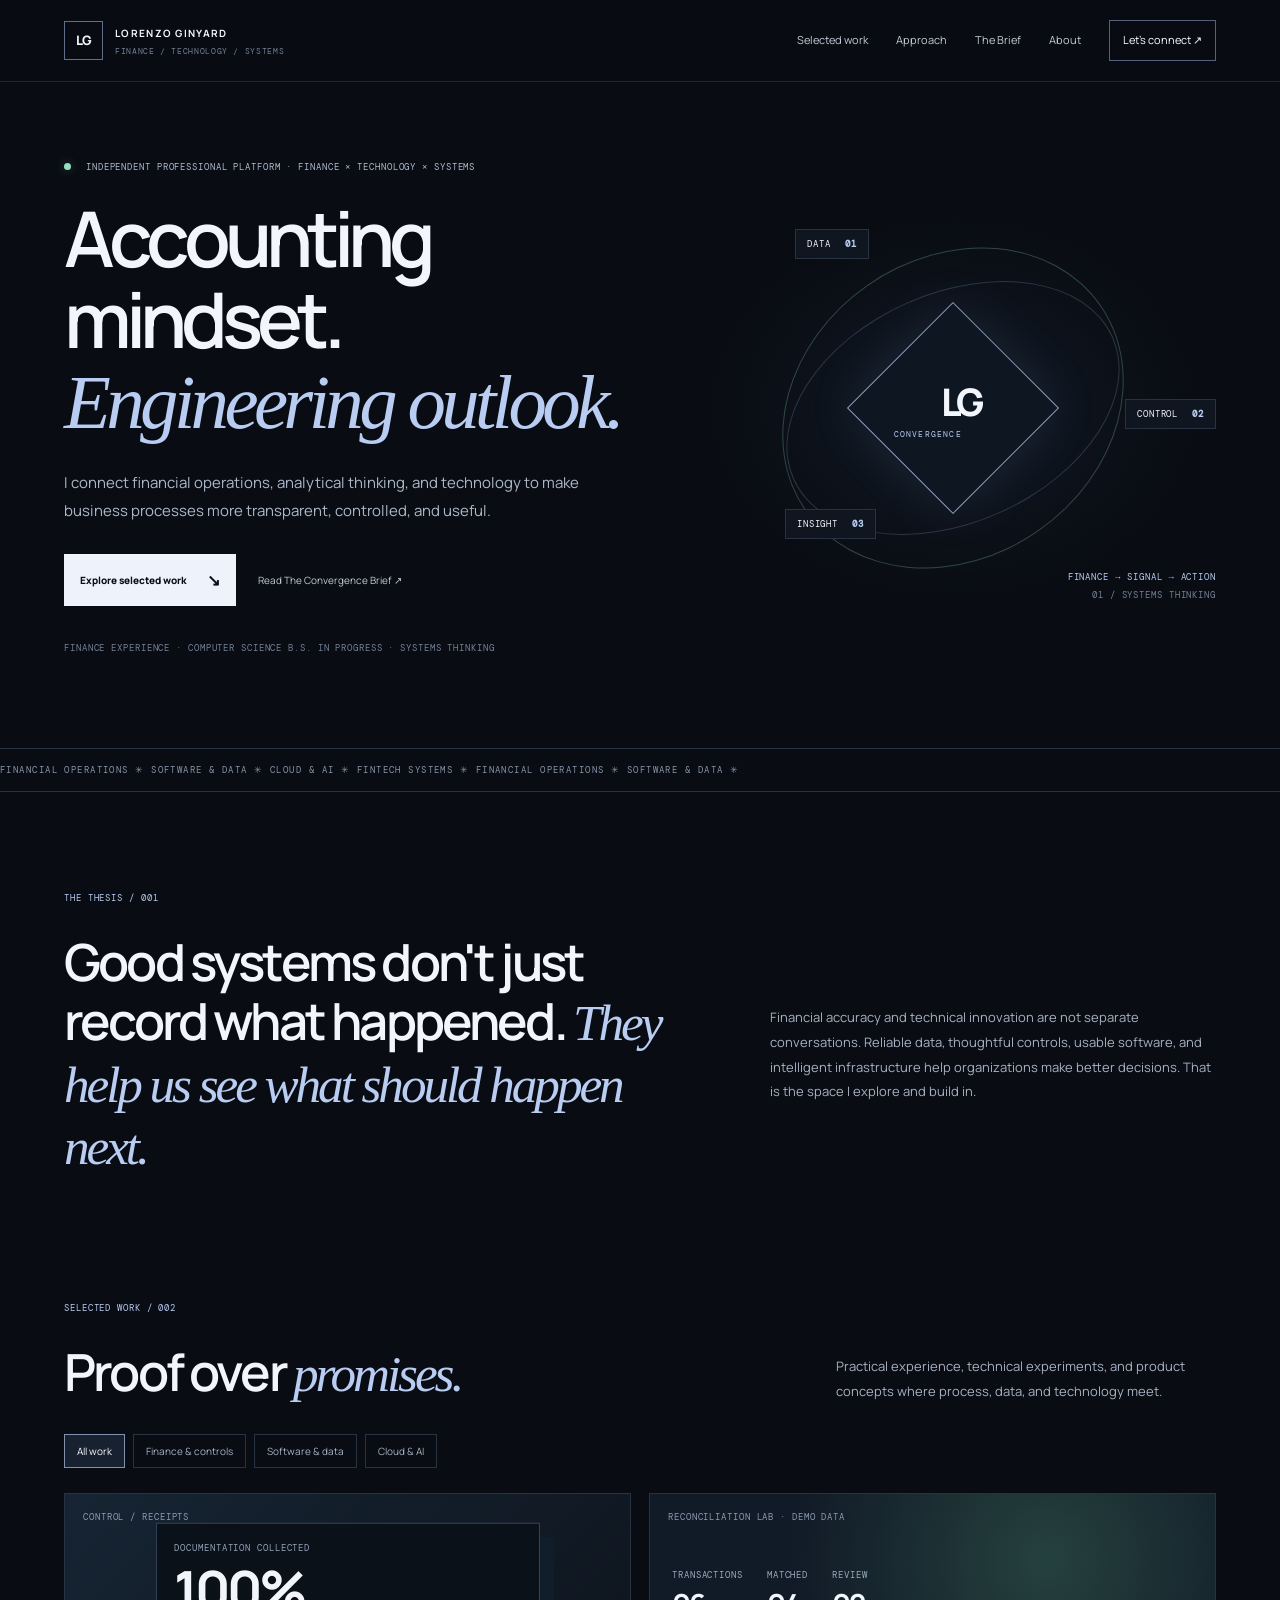
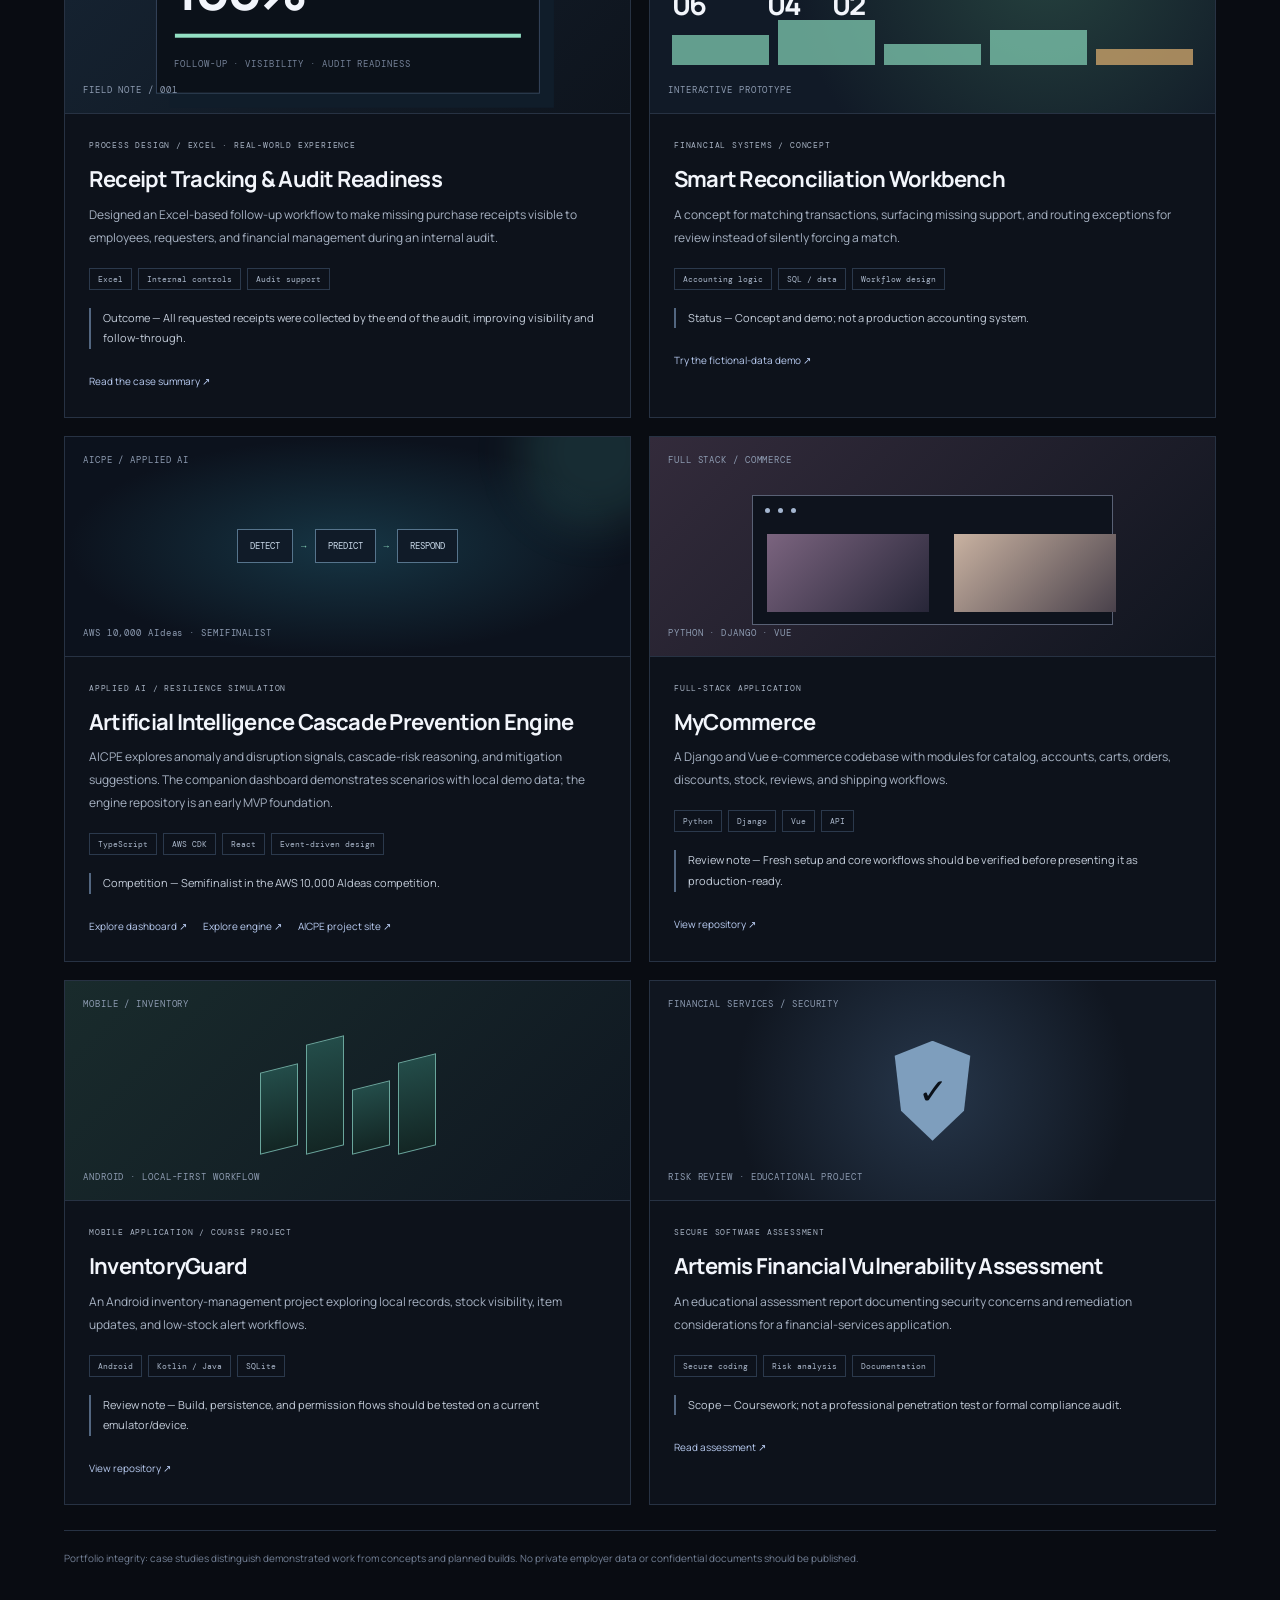
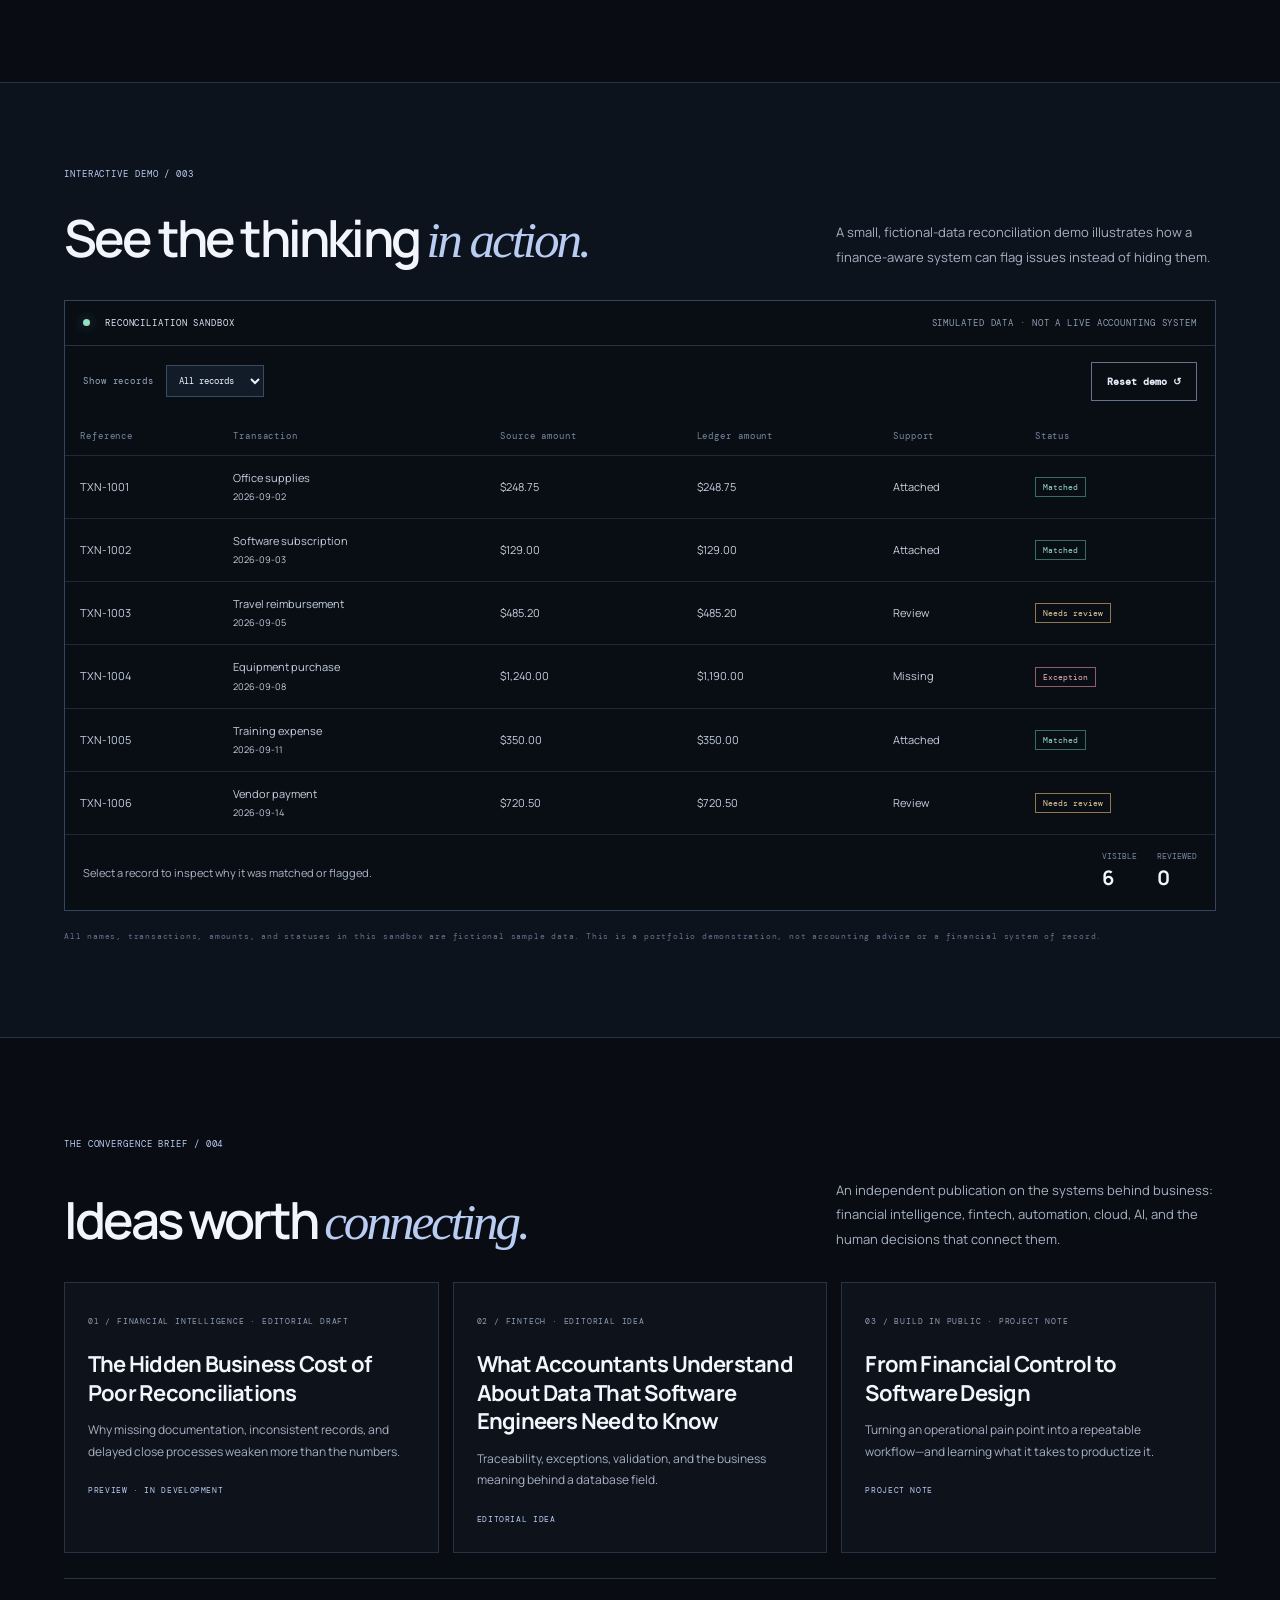
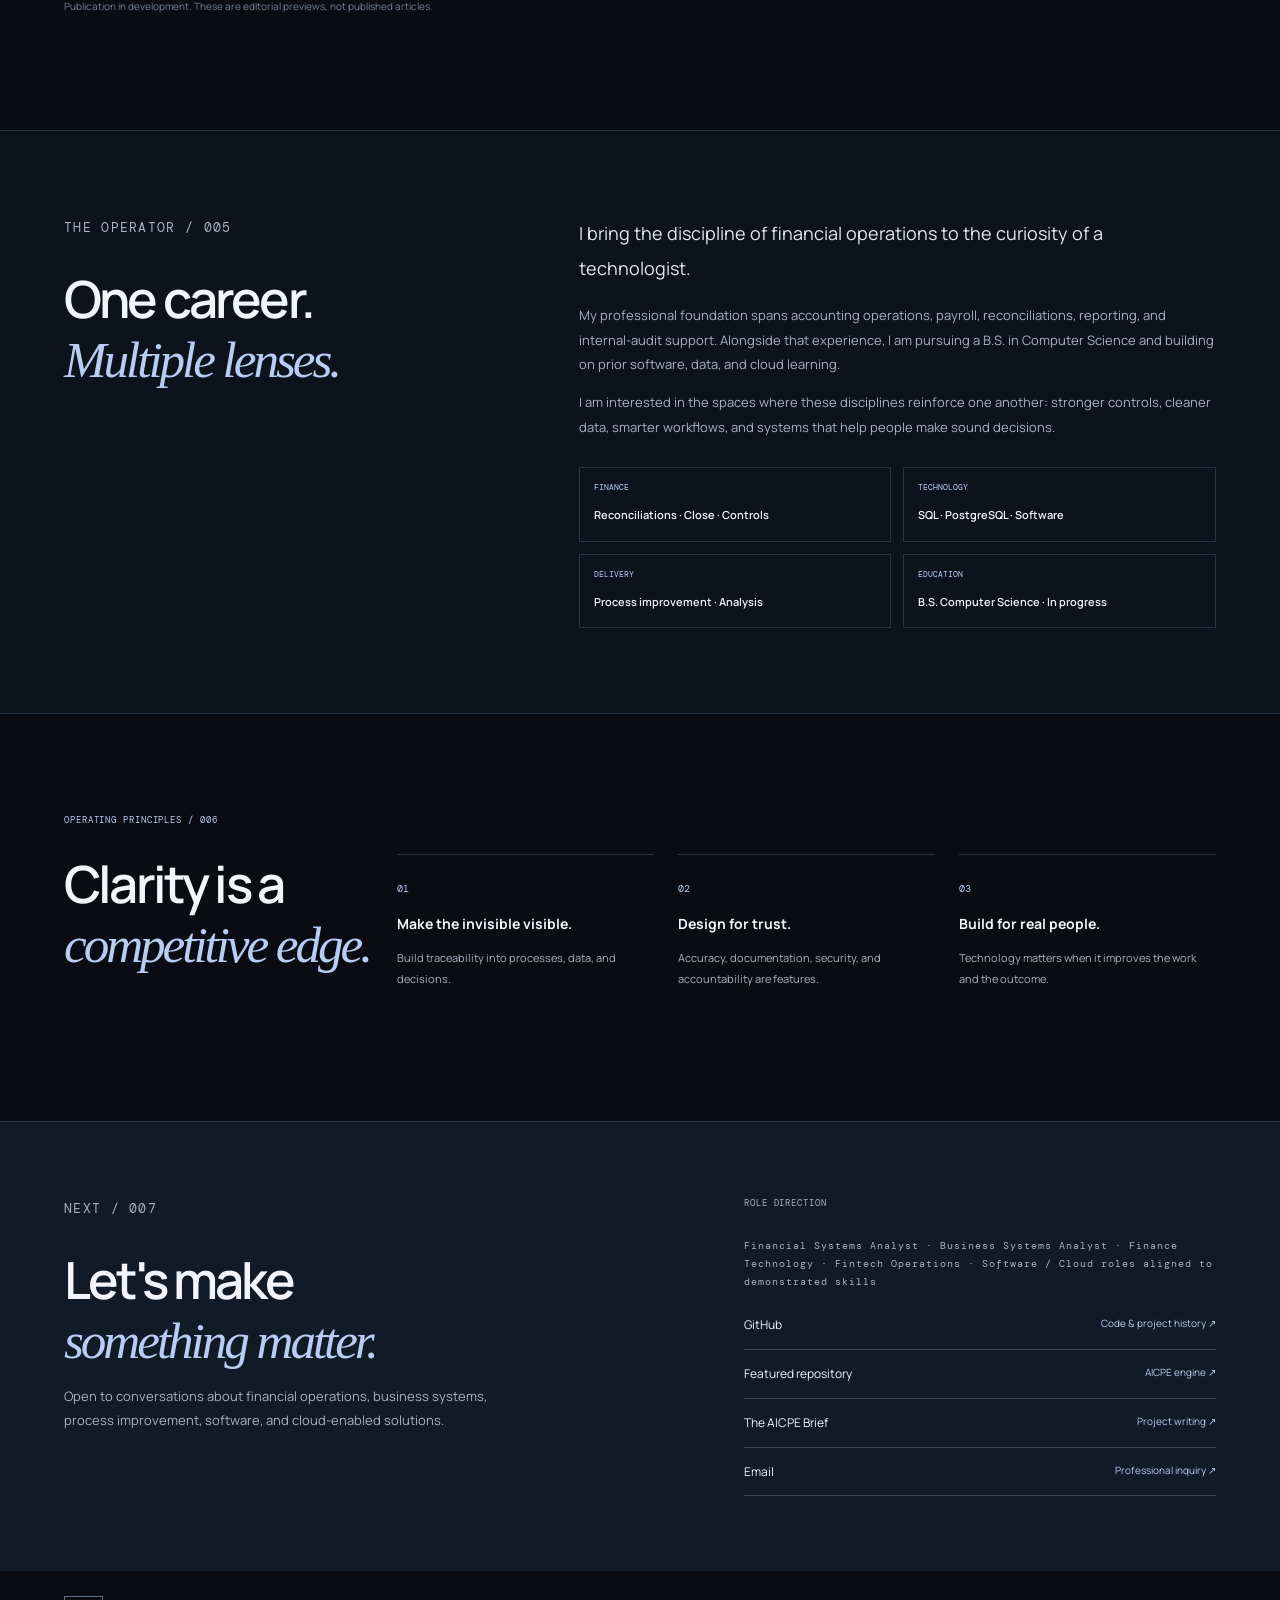
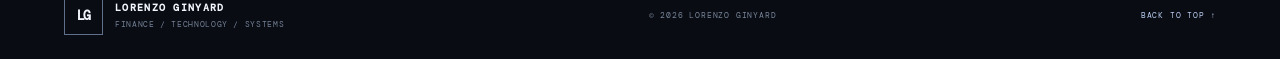
==== index.html @ 437a131e "fix: update professional contact email" ====
<!doctype html>
<html lang="en">
<head>
  <meta charset="utf-8">
  <meta name="viewport" content="width=device-width, initial-scale=1">
  <meta name="description" content="Lorenzo Ginyard connects financial operations, software, data, and cloud systems to build clearer, more reliable business workflows.">
  <meta name="theme-color" content="#090c12">
  <title>Lorenzo Ginyard | Finance × Technology × Systems</title>
  <link rel="stylesheet" href="./style.css">
  <script src="./script.js" defer></script>
</head>
<body>
  <a class="skip-link" href="#main">Skip to content</a>
  <header class="site-header">
    <a class="brand" href="#top" aria-label="Lorenzo Ginyard home"><span class="brand-mark">LG</span><span><strong>LORENZO GINYARD</strong><small>FINANCE / TECHNOLOGY / SYSTEMS</small></span></a>
    <button class="menu-toggle" type="button" aria-expanded="false" aria-controls="primary-nav">Menu <span>＋</span></button>
    <nav id="primary-nav" class="nav" aria-label="Main navigation">
      <a href="#work">Selected work</a><a href="#approach">Approach</a><a href="#brief">The Brief</a><a href="#about">About</a><a class="nav-cta" href="#contact">Let's connect ↗</a>
    </nav>
  </header>
  <main id="main">
    <section class="hero wrap" id="top">
      <div class="hero-copy">
        <p class="eyebrow"><span class="dot"></span> INDEPENDENT PROFESSIONAL PLATFORM · FINANCE × TECHNOLOGY × SYSTEMS</p>
        <h1>Accounting mindset.<br><em>Engineering outlook.</em></h1>
        <p class="hero-lede">I connect financial operations, analytical thinking, and technology to make business processes more transparent, controlled, and useful.</p>
        <div class="hero-actions"><a class="button button-light" href="#work">Explore selected work <span>↘</span></a><a class="text-link" href="#brief">Read The Convergence Brief ↗</a></div>
        <p class="hero-foot">FINANCE EXPERIENCE · COMPUTER SCIENCE B.S. IN PROGRESS · SYSTEMS THINKING</p>
      </div>
      <div class="hero-visual" aria-label="Finance to signal to action concept illustration">
        <div class="orbit orbit-one"></div><div class="orbit orbit-two"></div><div class="core"><span>LG</span><small>CONVERGENCE</small></div>
        <div class="orbit-label label-top">DATA <b>01</b></div><div class="orbit-label label-right">CONTROL <b>02</b></div><div class="orbit-label label-bottom">INSIGHT <b>03</b></div>
        <p class="visual-caption">FINANCE → SIGNAL → ACTION<br><span>01 / SYSTEMS THINKING</span></p>
      </div>
    </section>
    <div class="ticker" aria-hidden="true"><div>FINANCIAL OPERATIONS ✳ SOFTWARE & DATA ✳ CLOUD & AI ✳ FINTECH SYSTEMS ✳ FINANCIAL OPERATIONS ✳ SOFTWARE & DATA ✳</div></div>
    <section class="section wrap" id="approach">
      <p class="kicker">THE THESIS / 001</p><div class="thesis-grid"><h2>Good systems don't just record what happened. <em>They help us see what should happen next.</em></h2><p>Financial accuracy and technical innovation are not separate conversations. Reliable data, thoughtful controls, usable software, and intelligent infrastructure help organizations make better decisions. That is the space I explore and build in.</p></div>
    </section>
    <section class="section wrap" id="work">
      <div class="section-heading"><div><p class="kicker">SELECTED WORK / 002</p><h2>Proof over <em>promises.</em></h2></div><p>Practical experience, technical experiments, and product concepts where process, data, and technology meet.</p></div>
      <div class="filters" role="group" aria-label="Filter projects">
        <button class="filter active" data-filter="all" aria-pressed="true">All work</button><button class="filter" data-filter="finance" aria-pressed="false">Finance & controls</button><button class="filter" data-filter="software" aria-pressed="false">Software & data</button><button class="filter" data-filter="systems" aria-pressed="false">Cloud & AI</button>
      </div>
      <div class="project-grid">
        <article class="project-card featured" data-category="finance">
          <div class="project-art receipt-art"><span class="art-kicker">CONTROL / RECEIPTS</span><div class="receipt"><span>DOCUMENTATION COLLECTED</span><strong>100%</strong><div class="receipt-line"><i></i></div><small>FOLLOW-UP · VISIBILITY · AUDIT READINESS</small></div><span class="art-index">FIELD NOTE / 001</span></div>
          <div class="project-body"><p class="project-meta">PROCESS DESIGN / EXCEL · REAL-WORLD EXPERIENCE</p><h3>Receipt Tracking & Audit Readiness</h3><p>Designed an Excel-based follow-up workflow to make missing purchase receipts visible to employees, requesters, and financial management during an internal audit.</p><div class="tags"><span>Excel</span><span>Internal controls</span><span>Audit support</span></div><p class="outcome">Outcome — All requested receipts were collected by the end of the audit, improving visibility and follow-through.</p><a class="project-link" href="#about">Read the case summary ↗</a></div>
        </article>
        <article class="project-card" data-category="finance software">
          <div class="project-art ledger-art"><span class="art-kicker">RECONCILIATION LAB · DEMO DATA</span><div class="ledger-metrics"><div><small>TRANSACTIONS</small><strong>06</strong></div><div><small>MATCHED</small><strong>04</strong></div><div><small>REVIEW</small><strong>02</strong></div></div><div class="ledger-bars"><i></i><i></i><i></i><i></i><i></i></div><span class="art-index">INTERACTIVE PROTOTYPE</span></div>
          <div class="project-body"><p class="project-meta">FINANCIAL SYSTEMS / CONCEPT</p><h3>Smart Reconciliation Workbench</h3><p>A concept for matching transactions, surfacing missing support, and routing exceptions for review instead of silently forcing a match.</p><div class="tags"><span>Accounting logic</span><span>SQL / data</span><span>Workflow design</span></div><p class="outcome">Status — Concept and demo; not a production accounting system.</p><a class="project-link" href="#demo">Try the fictional-data demo ↗</a></div>
        </article>
        <article class="project-card" data-category="systems software">
          <div class="project-art ai-art"><span class="art-kicker">AICPE / APPLIED AI</span><div class="ai-diagram"><span>DETECT</span><b>→</b><span>PREDICT</span><b>→</b><span>RESPOND</span></div><div class="ai-glow"></div><span class="art-index">AWS 10,000 AIdeas · SEMIFINALIST</span></div>
          <div class="project-body"><p class="project-meta">APPLIED AI / RESILIENCE SIMULATION</p><h3>Artificial Intelligence Cascade Prevention Engine</h3><p>AICPE explores anomaly and disruption signals, cascade-risk reasoning, and mitigation suggestions. The companion dashboard demonstrates scenarios with local demo data; the engine repository is an early MVP foundation.</p><div class="tags"><span>TypeScript</span><span>AWS CDK</span><span>React</span><span>Event-driven design</span></div><p class="outcome">Competition — Semifinalist in the AWS 10,000 AIdeas competition.</p><a class="project-link" href="https://github.com/lnginyard/Cascade-Prevention-App" target="_blank" rel="noreferrer">Explore dashboard ↗</a><a class="project-link" href="https://github.com/lnginyard/AI-Cascade-Prevention-Engine" target="_blank" rel="noreferrer">Explore engine ↗</a><a class="project-link" href="https://aicpe.dev" target="_blank" rel="noreferrer">AICPE project site ↗</a></div>
        </article>
        <article class="project-card" data-category="software">
          <div class="project-art commerce-art"><span class="art-kicker">FULL STACK / COMMERCE</span><div class="commerce-window"><span></span><span></span><span></span><div class="commerce-product"></div><div class="commerce-product short"></div></div><span class="art-index">PYTHON · DJANGO · VUE</span></div>
          <div class="project-body"><p class="project-meta">FULL-STACK APPLICATION</p><h3>MyCommerce</h3><p>A Django and Vue e-commerce codebase with modules for catalog, accounts, carts, orders, discounts, stock, reviews, and shipping workflows.</p><div class="tags"><span>Python</span><span>Django</span><span>Vue</span><span>API</span></div><p class="outcome">Review note — Fresh setup and core workflows should be verified before presenting it as production-ready.</p><a class="project-link" href="https://github.com/lnginyard/mycommerce" target="_blank" rel="noreferrer">View repository ↗</a></div>
        </article>
        <article class="project-card" data-category="software">
          <div class="project-art inventory-art"><span class="art-kicker">MOBILE / INVENTORY</span><div class="inventory-stack"><i></i><i></i><i></i><i></i></div><span class="art-index">ANDROID · LOCAL-FIRST WORKFLOW</span></div>
          <div class="project-body"><p class="project-meta">MOBILE APPLICATION / COURSE PROJECT</p><h3>InventoryGuard</h3><p>An Android inventory-management project exploring local records, stock visibility, item updates, and low-stock alert workflows.</p><div class="tags"><span>Android</span><span>Kotlin / Java</span><span>SQLite</span></div><p class="outcome">Review note — Build, persistence, and permission flows should be tested on a current emulator/device.</p><a class="project-link" href="https://github.com/lnginyard/Inventory-App" target="_blank" rel="noreferrer">View repository ↗</a></div>
        </article>
        <article class="project-card" data-category="finance software">
          <div class="project-art security-art"><span class="art-kicker">FINANCIAL SERVICES / SECURITY</span><div class="shield">✓</div><span class="art-index">RISK REVIEW · EDUCATIONAL PROJECT</span></div>
          <div class="project-body"><p class="project-meta">SECURE SOFTWARE ASSESSMENT</p><h3>Artemis Financial Vulnerability Assessment</h3><p>An educational assessment report documenting security concerns and remediation considerations for a financial-services application.</p><div class="tags"><span>Secure coding</span><span>Risk analysis</span><span>Documentation</span></div><p class="outcome">Scope — Coursework; not a professional penetration test or formal compliance audit.</p><a class="project-link" href="https://github.com/lnginyard/Artemis-Financial-Vulnerability-Assessment-Report" target="_blank" rel="noreferrer">Read assessment ↗</a></div>
        </article>
      </div>
      <p class="integrity-note">Portfolio integrity: case studies distinguish demonstrated work from concepts and planned builds. No private employer data or confidential documents should be published.</p>
    </section>
    <section class="section demo-section" id="demo"><div class="wrap"><p class="kicker">INTERACTIVE DEMO / 003</p><div class="section-heading"><div><h2>See the thinking <em>in action.</em></h2></div><p>A small, fictional-data reconciliation demo illustrates how a finance-aware system can flag issues instead of hiding them.</p></div>
      <div class="demo-shell"><div class="demo-top"><div><span class="live-dot"></span> RECONCILIATION SANDBOX</div><span>SIMULATED DATA · NOT A LIVE ACCOUNTING SYSTEM</span></div>
        <div class="demo-toolbar"><label for="demo-filter">Show records</label><select id="demo-filter"><option value="all">All records</option><option value="matched">Matched</option><option value="review">Needs review</option><option value="exception">Exception</option></select><button class="button button-outline" id="reset-demo" type="button">Reset demo ↺</button></div>
        <div class="table-wrap"><table><thead><tr><th>Reference</th><th>Transaction</th><th>Source amount</th><th>Ledger amount</th><th>Support</th><th>Status</th></tr></thead><tbody id="transaction-rows"></tbody></table></div>
        <div class="demo-bottom"><p id="demo-explanation" aria-live="polite">Select a record to inspect why it was matched or flagged.</p><div class="demo-count"><span><small>VISIBLE</small><strong id="demo-count">6</strong></span><span><small>REVIEWED</small><strong id="reviewed-count">0</strong></span></div></div>
      </div>
      <p class="fine-print">All names, transactions, amounts, and statuses in this sandbox are fictional sample data. This is a portfolio demonstration, not accounting advice or a financial system of record.</p>
    </div></section>
    <section class="section wrap" id="brief"><p class="kicker">THE CONVERGENCE BRIEF / 004</p><div class="section-heading"><div><h2>Ideas worth <em>connecting.</em></h2></div><p>An independent publication on the systems behind business: financial intelligence, fintech, automation, cloud, AI, and the human decisions that connect them.</p></div>
      <div class="article-grid">
        <article class="article-card"><p class="article-category">01 / FINANCIAL INTELLIGENCE · EDITORIAL DRAFT</p><h3>The Hidden Business Cost of Poor Reconciliations</h3><p>Why missing documentation, inconsistent records, and delayed close processes weaken more than the numbers.</p><span class="article-status">PREVIEW · IN DEVELOPMENT</span></article>
        <article class="article-card"><p class="article-category">02 / FINTECH · EDITORIAL IDEA</p><h3>What Accountants Understand About Data That Software Engineers Need to Know</h3><p>Traceability, exceptions, validation, and the business meaning behind a database field.</p><span class="article-status">EDITORIAL IDEA</span></article>
        <article class="article-card"><p class="article-category">03 / BUILD IN PUBLIC · PROJECT NOTE</p><h3>From Financial Control to Software Design</h3><p>Turning an operational pain point into a repeatable workflow—and learning what it takes to productize it.</p><span class="article-status">PROJECT NOTE</span></article>
      </div>
      <p class="integrity-note">Publication in development. These are editorial previews, not published articles.</p>
    </section>
    <section class="section about-section" id="about"><div class="wrap about-grid"><div><p class="kicker">THE OPERATOR / 005</p><h2>One career.<br><em>Multiple lenses.</em></h2></div><div><p class="about-lede">I bring the discipline of financial operations to the curiosity of a technologist.</p><p>My professional foundation spans accounting operations, payroll, reconciliations, reporting, and internal-audit support. Alongside that experience, I am pursuing a B.S. in Computer Science and building on prior software, data, and cloud learning.</p><p>I am interested in the spaces where these disciplines reinforce one another: stronger controls, cleaner data, smarter workflows, and systems that help people make sound decisions.</p><div class="skill-grid"><div><small>FINANCE</small><strong>Reconciliations · Close · Controls</strong></div><div><small>TECHNOLOGY</small><strong>SQL · PostgreSQL · Software</strong></div><div><small>DELIVERY</small><strong>Process improvement · Analysis</strong></div><div><small>EDUCATION</small><strong>B.S. Computer Science · In progress</strong></div></div></div></div></section>
    <section class="section wrap" id="principles"><p class="kicker">OPERATING PRINCIPLES / 006</p><div class="principle-grid"><h2>Clarity is a<br><em>competitive edge.</em></h2><div><b>01</b><h3>Make the invisible visible.</h3><p>Build traceability into processes, data, and decisions.</p></div><div><b>02</b><h3>Design for trust.</h3><p>Accuracy, documentation, security, and accountability are features.</p></div><div><b>03</b><h3>Build for real people.</h3><p>Technology matters when it improves the work and the outcome.</p></div></div></section>
    <section class="contact-section" id="contact"><div class="wrap contact-grid"><div><p class="kicker">NEXT / 007</p><h2>Let's make<br><em>something matter.</em></h2><p>Open to conversations about financial operations, business systems, process improvement, software, and cloud-enabled solutions.</p></div><div class="contact-links"><p class="kicker">ROLE DIRECTION</p><p>Financial Systems Analyst · Business Systems Analyst · Finance Technology · Fintech Operations · Software / Cloud roles aligned to demonstrated skills</p><a href="https://github.com/lnginyard" target="_blank" rel="noreferrer">GitHub <span>Code & project history ↗</span></a><a href="https://github.com/lnginyard/AI-Cascade-Prevention-Engine" target="_blank" rel="noreferrer">Featured repository <span>AICPE engine ↗</span></a><a href="https://article.aicpe.dev" target="_blank" rel="noreferrer">The AICPE Brief <span>Project writing ↗</span></a><a href="mailto:lorenzo@lorenzo.ginyard.com">Email <span>Professional inquiry ↗</span></a></div></div></section>
  </main>
  <footer class="footer"><a class="brand" href="#top"><span class="brand-mark">LG</span><span><strong>LORENZO GINYARD</strong><small>FINANCE / TECHNOLOGY / SYSTEMS</small></span></a><span>© <span id="year"></span> LORENZO GINYARD</span><a href="#top">BACK TO TOP ↑</a></footer>
</body>
</html>
---- style.css ----
@import url('https://fonts.googleapis.com/css2?family=DM+Mono:wght@400;500&family=Manrope:wght@400;500;600;700;800&display=swap');
:root{color-scheme:dark;--bg:#090c12;--panel:#101620;--panel2:#151e2b;--ink:#f2f5fb;--muted:#a7b2c3;--dim:#748197;--line:#273243;--blue:#b9ccf2;--mint:#93e0c3;--mono:'DM Mono',monospace;--sans:Manrope,Arial,sans-serif}*{box-sizing:border-box}html{scroll-behavior:smooth;scroll-padding-top:100px}body{margin:0;background:var(--bg);color:var(--ink);font-family:var(--sans);line-height:1.65}a{color:inherit;text-decoration:none}button,select{font:inherit}button,a,select{-webkit-tap-highlight-color:transparent}button:focus-visible,a:focus-visible,select:focus-visible{outline:2px solid var(--blue);outline-offset:4px}.wrap{width:min(1200px,90%);margin-inline:auto}.skip-link{position:absolute;left:-999px;top:8px;background:white;color:black;padding:10px;z-index:100}.skip-link:focus{left:8px}.site-header{min-height:82px;padding:0 5%;display:flex;align-items:center;justify-content:space-between;gap:20px;position:sticky;top:0;z-index:30;border-bottom:1px solid #273243b8;background:#090c12ef;backdrop-filter:blur(18px)}.brand{display:flex;align-items:center;gap:12px}.brand-mark{width:39px;height:39px;border:1px solid #60708a;display:grid;place-items:center;font-weight:800;font-size:13px;letter-spacing:-.09em}.brand strong{display:block;font-size:10px;letter-spacing:.13em}.brand small{display:block;margin-top:5px;color:var(--dim);font:8px var(--mono);letter-spacing:.08em}.nav{display:flex;align-items:center;gap:28px;font-size:11px;color:#c3ccda}.nav a:hover,.text-link:hover,.project-link:hover{color:#fff}.nav-cta{border:1px solid #53617a;padding:10px 13px;color:#fff}.menu-toggle{display:none;background:transparent;border:1px solid var(--line);color:white;padding:8px 11px;font-size:11px}.hero{min-height:620px;display:grid;grid-template-columns:1.05fr .95fr;align-items:center;padding:70px 0 85px;gap:45px}.eyebrow,.kicker,.project-meta,.article-category,.art-index,.art-kicker,.visual-caption,.hero-foot,.project-art small,.receipt span,.receipt small,.ledger-metrics small,.demo-top,.demo-toolbar,.table-wrap th,.fine-print,.contact-links .kicker,.contact-links>p{font:9px var(--mono);letter-spacing:.1em}.eyebrow{color:#aebbd0}.dot,.live-dot{display:inline-block;width:7px;height:7px;background:var(--mint);border-radius:50%;box-shadow:0 0 12px #93e0c355;margin-right:9px}.hero h1{font-size:clamp(44px,6vw,78px);letter-spacing:-.075em;line-height:1.05;font-weight:600;margin:25px 0}.hero h1 em,h2 em{font-family:Georgia,serif;font-weight:400;color:var(--blue);letter-spacing:-.06em}.hero-lede{max-width:520px;color:#adb8c8;font-size:15px;line-height:1.9}.hero-actions{display:flex;align-items:center;gap:22px;flex-wrap:wrap;margin-top:28px}.button{display:inline-flex;align-items:center;justify-content:space-between;gap:20px;padding:12px 15px;font-size:10px;font-weight:800;border:1px solid transparent;cursor:pointer}.button span{font-size:16px}.button-light{background:#edf2fb;color:#0b1018}.button-light:hover{background:var(--blue)}.button-outline{border-color:#65738a;color:#e7edf7;background:transparent}.button-outline:hover{background:#e7edf7;color:#101620}.text-link{font-size:10px;color:#c3ccda}.hero-foot{color:var(--dim);margin-top:36px}.hero-visual{height:410px;position:relative;display:grid;place-items:center;isolation:isolate;background:radial-gradient(ellipse at center,#18273a88,transparent 65%)}.orbit{position:absolute;border:1px solid #4a5a7380;border-radius:50%;transform:rotate(-24deg)}.orbit-one{width:350px;height:230px}.orbit-two{width:300px;height:360px;transform:rotate(55deg);border-color:#93e0c344}.core{width:150px;height:150px;border:1px solid #8ca0bd;display:flex;flex-direction:column;align-items:center;justify-content:center;gap:10px;transform:rotate(45deg);background:#0e1622;box-shadow:0 0 55px #8fa8d21c}.core span,.core small{transform:rotate(-45deg)}.core span{font-size:38px;font-weight:800;letter-spacing:-.12em}.core small{font:8px var(--mono);letter-spacing:.15em;color:var(--blue)}.orbit-label{position:absolute;background:#101620;border:1px solid var(--line);padding:8px 11px;font:9px var(--mono);letter-spacing:.1em}.orbit-label b{color:var(--blue);margin-left:8px}.label-top{top:26px;left:20%}.label-right{right:0;top:48%}.label-bottom{bottom:74px;left:18%}.visual-caption{position:absolute;bottom:0;right:0;color:var(--blue);text-align:right;line-height:2}.visual-caption span{color:var(--dim)}.ticker{overflow:hidden;border-block:1px solid var(--line);white-space:nowrap;color:#8794a9;font:9px var(--mono);letter-spacing:.16em;padding:15px 0}.ticker div{min-width:max-content;animation:ticker 38s linear infinite}@keyframes ticker{to{transform:translateX(-30%)}}.section{padding-top:100px;padding-bottom:25px}.kicker{color:var(--blue);margin:0 0 28px}.thesis-grid{display:grid;grid-template-columns:1fr .7fr;gap:70px;align-items:center}.thesis-grid h2,.section-heading h2,.about-grid h2,.principle-grid h2,.contact-grid h2{font-size:clamp(32px,4vw,52px);line-height:1.15;letter-spacing:-.055em;font-weight:600;margin:0}.thesis-grid p,.section-heading>p,.project-body>p,.about-grid p,.principle-grid p,.contact-grid p{color:var(--muted);font-size:13px;line-height:1.9}.section-heading{display:flex;align-items:end;justify-content:space-between;gap:35px;margin-bottom:30px}.section-heading>p{max-width:380px;margin:0}.filters{display:flex;gap:8px;flex-wrap:wrap;margin:25px 0}.filter{background:transparent;border:1px solid var(--line);color:var(--muted);padding:8px 12px;font-size:10px;cursor:pointer}.filter.active,.filter:hover{border-color:#8192ad;background:#172130;color:white}.project-grid{display:grid;grid-template-columns:repeat(2,minmax(0,1fr));gap:18px}.project-card{border:1px solid var(--line);background:#0d121b;min-width:0;transition:border-color .2s,transform .2s}.project-card:hover{border-color:#596b86;transform:translateY(-2px)}.project-card[hidden]{display:none}.project-art{height:220px;position:relative;overflow:hidden;padding:20px;background:#111a27;border-bottom:1px solid var(--line)}.art-kicker,.art-index{position:absolute;color:#8d9bb1;z-index:2}.art-kicker{top:17px;left:18px}.art-index{bottom:17px;left:18px}.receipt-art{background:linear-gradient(135deg,#162433,#0e141d)}.receipt{position:absolute;left:50%;top:52%;transform:translate(-50%,-50%);width:68%;padding:18px;background:#0b1119;border:1px solid #35465d;box-shadow:14px 14px 0 #101d2a}.receipt span{display:block;color:#93a2b8}.receipt strong{font-size:54px;letter-spacing:-.07em;display:block;line-height:1.3}.receipt-line{height:4px;background:#243246;margin:10px 0}.receipt-line i{display:block;height:100%;width:100%;background:var(--mint)}.receipt small{color:var(--dim)}.ledger-art{background:radial-gradient(circle at 70% 30%,#25413e,#111a27 60%)}.ledger-metrics{display:flex;gap:24px;position:absolute;top:75px;left:22px}.ledger-metrics div{display:grid}.ledger-metrics small{color:#9aabbd}.ledger-metrics strong{font-size:29px;letter-spacing:-.06em}.ledger-bars{position:absolute;bottom:48px;right:22px;left:22px;display:flex;align-items:end;gap:9px;height:50px}.ledger-bars i{flex:1;background:#7fcab0;height:60%;opacity:.75}.ledger-bars i:nth-child(2){height:90%}.ledger-bars i:nth-child(3){height:42%}.ledger-bars i:nth-child(4){height:70%}.ledger-bars i:nth-child(5){height:32%;background:#d5a86c}.ai-art{background:radial-gradient(ellipse at center,#163544,#0c121d 70%)}.ai-diagram{display:flex;align-items:center;justify-content:center;gap:8px;position:absolute;inset:0;font:9px var(--mono);color:#c8d8e8}.ai-diagram span{border:1px solid #56748c;padding:10px 12px;background:#101b28}.ai-diagram b{color:var(--mint)}.ai-glow{position:absolute;width:150px;height:150px;right:-40px;top:-60px;background:#60d8c022;filter:blur(22px);border-radius:50%}.commerce-art{background:linear-gradient(135deg,#332b3b,#10151f)}.commerce-window{position:absolute;top:58px;left:18%;width:64%;height:130px;border:1px solid #596175;background:#0e131d;padding:12px;display:flex;gap:8px;align-items:start}.commerce-window>span{width:5px;height:5px;border-radius:50%;background:#a4b6d0}.commerce-product{position:absolute;top:38px;left:14px;width:45%;height:78px;background:linear-gradient(135deg,#7b647f,#272638)}.commerce-product.short{left:56%;background:linear-gradient(135deg,#c9b2a1,#49414b)}.inventory-art{background:linear-gradient(135deg,#192b2c,#0f1721)}.inventory-stack{position:absolute;left:50%;top:52%;transform:translate(-50%,-50%);display:flex;gap:8px;align-items:end}.inventory-stack i{display:block;width:38px;height:82px;border:1px solid #6aa69c;background:linear-gradient(#234c49,#132624);transform:skewY(-14deg)}.inventory-stack i:nth-child(2){height:110px}.inventory-stack i:nth-child(3){height:65px}.inventory-stack i:nth-child(4){height:92px}.security-art{background:radial-gradient(circle at center,#26364a,#101620 65%)}.shield{position:absolute;left:50%;top:50%;transform:translate(-50%,-50%);width:90px;height:100px;display:grid;place-items:center;clip-path:polygon(50% 0,92% 15%,85% 70%,50% 100%,15% 70%,8% 15%);border:0;background:#7e9ebd;color:#0b1119;font-size:36px}.project-body{padding:24px}.project-meta{color:#8493a9;margin:0 0 12px!important;font-size:8px!important}.project-body h3,.article-card h3{font-size:22px;line-height:1.3;letter-spacing:-.035em;margin:0 0 10px}.project-body>p{margin:0 0 15px;font-size:12px}.tags{display:flex;gap:6px;flex-wrap:wrap;margin:18px 0}.tags span{border:1px solid #2b394c;color:#aab7ca;padding:5px 8px;font:8px var(--mono)}.project-body .outcome{border-left:2px solid #526680;padding-left:12px;font-size:11px;color:#c5cedb}.project-link{display:inline-block;margin:9px 16px 0 0;color:var(--blue);font-size:10px}.integrity-note{border-top:1px solid var(--line);padding-top:18px;color:var(--dim);font-size:10px;line-height:1.8;margin-top:25px}.demo-section{margin-top:80px;padding:85px 0;background:#0d131d;border-block:1px solid var(--line)}.demo-shell{border:1px solid #34445a;background:#090e15}.demo-top{display:flex;justify-content:space-between;gap:12px;flex-wrap:wrap;padding:16px 18px;border-bottom:1px solid var(--line);color:#8f9db2}.demo-top>div{color:#dce5f2}.demo-toolbar{display:flex;align-items:center;gap:12px;padding:16px 18px;color:#9eacc0}.demo-toolbar select{background:#121b28;border:1px solid #3a4b61;color:#eef3fa;padding:8px;max-width:180px}.demo-toolbar .button{margin-left:auto}.table-wrap{overflow-x:auto}table{border-collapse:collapse;width:100%;min-width:760px;text-align:left}th,td{padding:13px 15px;border-bottom:1px solid #1f2a39}th{color:#7889a1;font-size:8px}td{font-size:11px;color:#c6d0df}tbody tr{cursor:pointer}tbody tr:hover,tbody tr.selected{background:#151f2d}tbody tr:focus{outline:1px solid var(--blue);outline-offset:-2px}.status{display:inline-block;padding:4px 7px;font:8px var(--mono);border:1px solid #46576d;color:#cbd8e8;white-space:nowrap}.status.matched{border-color:#356e60;color:#9ce2cb}.status.review{border-color:#92774c;color:#f0d2a1}.status.exception{border-color:#925d66;color:#f2b3bb}.demo-bottom{display:flex;align-items:center;justify-content:space-between;gap:18px;padding:16px 18px}.demo-bottom p{font-size:11px;color:#aab7c8;max-width:650px}.demo-count{display:flex;gap:20px}.demo-count span{display:grid}.demo-count small{font:8px var(--mono);color:#7889a1}.demo-count strong{font-size:20px}.fine-print{color:#65738a;font-size:8px;line-height:1.8;margin-top:18px}.article-grid{display:grid;grid-template-columns:repeat(3,minmax(0,1fr));gap:14px}.article-card{border:1px solid var(--line);padding:23px;background:#0d121b}.article-category{color:#8e9db2;font-size:8px;line-height:1.8}.article-card h3{margin-top:22px}.article-card p:not(.article-category){font-size:12px;color:var(--muted);line-height:1.8}.article-status{font:8px var(--mono);color:var(--blue);letter-spacing:.08em}.about-section{margin-top:80px;padding:85px 0;background:#0d131d;border-block:1px solid var(--line)}.about-grid{display:grid;grid-template-columns:.8fr 1.2fr;gap:90px}.about-lede{font-size:18px!important;color:#e1e8f3!important;margin-top:0}.skill-grid{display:grid;grid-template-columns:repeat(2,minmax(0,1fr));gap:12px;margin-top:28px}.skill-grid div{border:1px solid var(--line);padding:14px}.skill-grid small{display:block;font:8px var(--mono);color:var(--blue);margin-bottom:8px}.skill-grid strong{font-size:11px;font-weight:600}.principle-grid{display:grid;grid-template-columns:1.2fr repeat(3,1fr);gap:24px;padding-bottom:95px}.principle-grid>div{border-top:1px solid var(--line);padding-top:18px}.principle-grid>div>b{font:10px var(--mono);color:var(--blue)}.principle-grid h3{font-size:14px;line-height:1.5}.principle-grid p{font-size:11px}.contact-section{background:#111a27;border-top:1px solid #2c3a4e;padding:75px 0}.contact-grid{display:grid;grid-template-columns:1fr .8fr;gap:90px}.contact-grid>div:first-child>p:last-child{max-width:440px}.contact-links>p{font-size:10px;line-height:1.8}.contact-links>a{display:flex;justify-content:space-between;gap:18px;padding:14px 0;border-bottom:1px solid #354357;font-size:12px}.contact-links>a span{font-size:10px;color:var(--blue)}.footer{min-height:88px;display:flex;align-items:center;justify-content:space-between;gap:20px;padding:20px 5%;color:#78869b;font:8px var(--mono);letter-spacing:.1em}.footer .brand{color:var(--ink)}.footer>a:last-child{color:var(--blue)}@media(max-width:850px){.nav{gap:14px}.hero{gap:15px}.hero-visual{transform:scale(.9)}.thesis-grid,.about-grid,.contact-grid{gap:35px}.principle-grid{grid-template-columns:repeat(2,1fr)}.principle-grid h2{grid-column:1/-1}}@media(max-width:680px){.site-header{min-height:72px}.menu-toggle{display:block}.nav{display:none;position:absolute;top:71px;left:0;right:0;padding:18px 5%;background:#0d131d;border-bottom:1px solid var(--line);flex-direction:column;align-items:stretch;gap:0}.nav.open{display:flex}.nav a{padding:12px 0}.nav .nav-cta{padding:12px;margin-top:8px}.hero{grid-template-columns:1fr;padding:60px 0 50px;gap:0}.hero h1{font-size:clamp(43px,11vw,68px)}.hero-visual{height:340px;transform:none}.orbit-one{width:290px;height:190px}.orbit-two{width:240px;height:310px}.core{width:120px;height:120px}.label-right{right:0}.label-top{left:4%}.label-bottom{left:5%;bottom:50px}.section{padding-top:70px}.thesis-grid,.about-grid,.contact-grid{grid-template-columns:1fr;gap:22px}.section-heading{display:block}.section-heading>p{margin-top:16px}.project-grid,.article-grid{grid-template-columns:1fr}.project-art{height:205px}.demo-section{margin-top:55px;padding:65px 0}.demo-toolbar{flex-wrap:wrap}.demo-toolbar .button{margin-left:0}.demo-bottom{align-items:flex-start;flex-direction:column}.about-section{margin-top:50px;padding:65px 0}.skill-grid{grid-template-columns:1fr 1fr}.principle-grid{grid-template-columns:1fr;gap:18px;padding-bottom:65px}.principle-grid h2{grid-column:auto}.contact-section{padding:65px 0}.footer{flex-wrap:wrap}.footer .brand{width:100%}}@media(prefers-reduced-motion:reduce){*,*::before,*::after{scroll-behavior:auto!important;animation-duration:.01ms!important;animation-iteration-count:1!important;transition-duration:.01ms!important}}
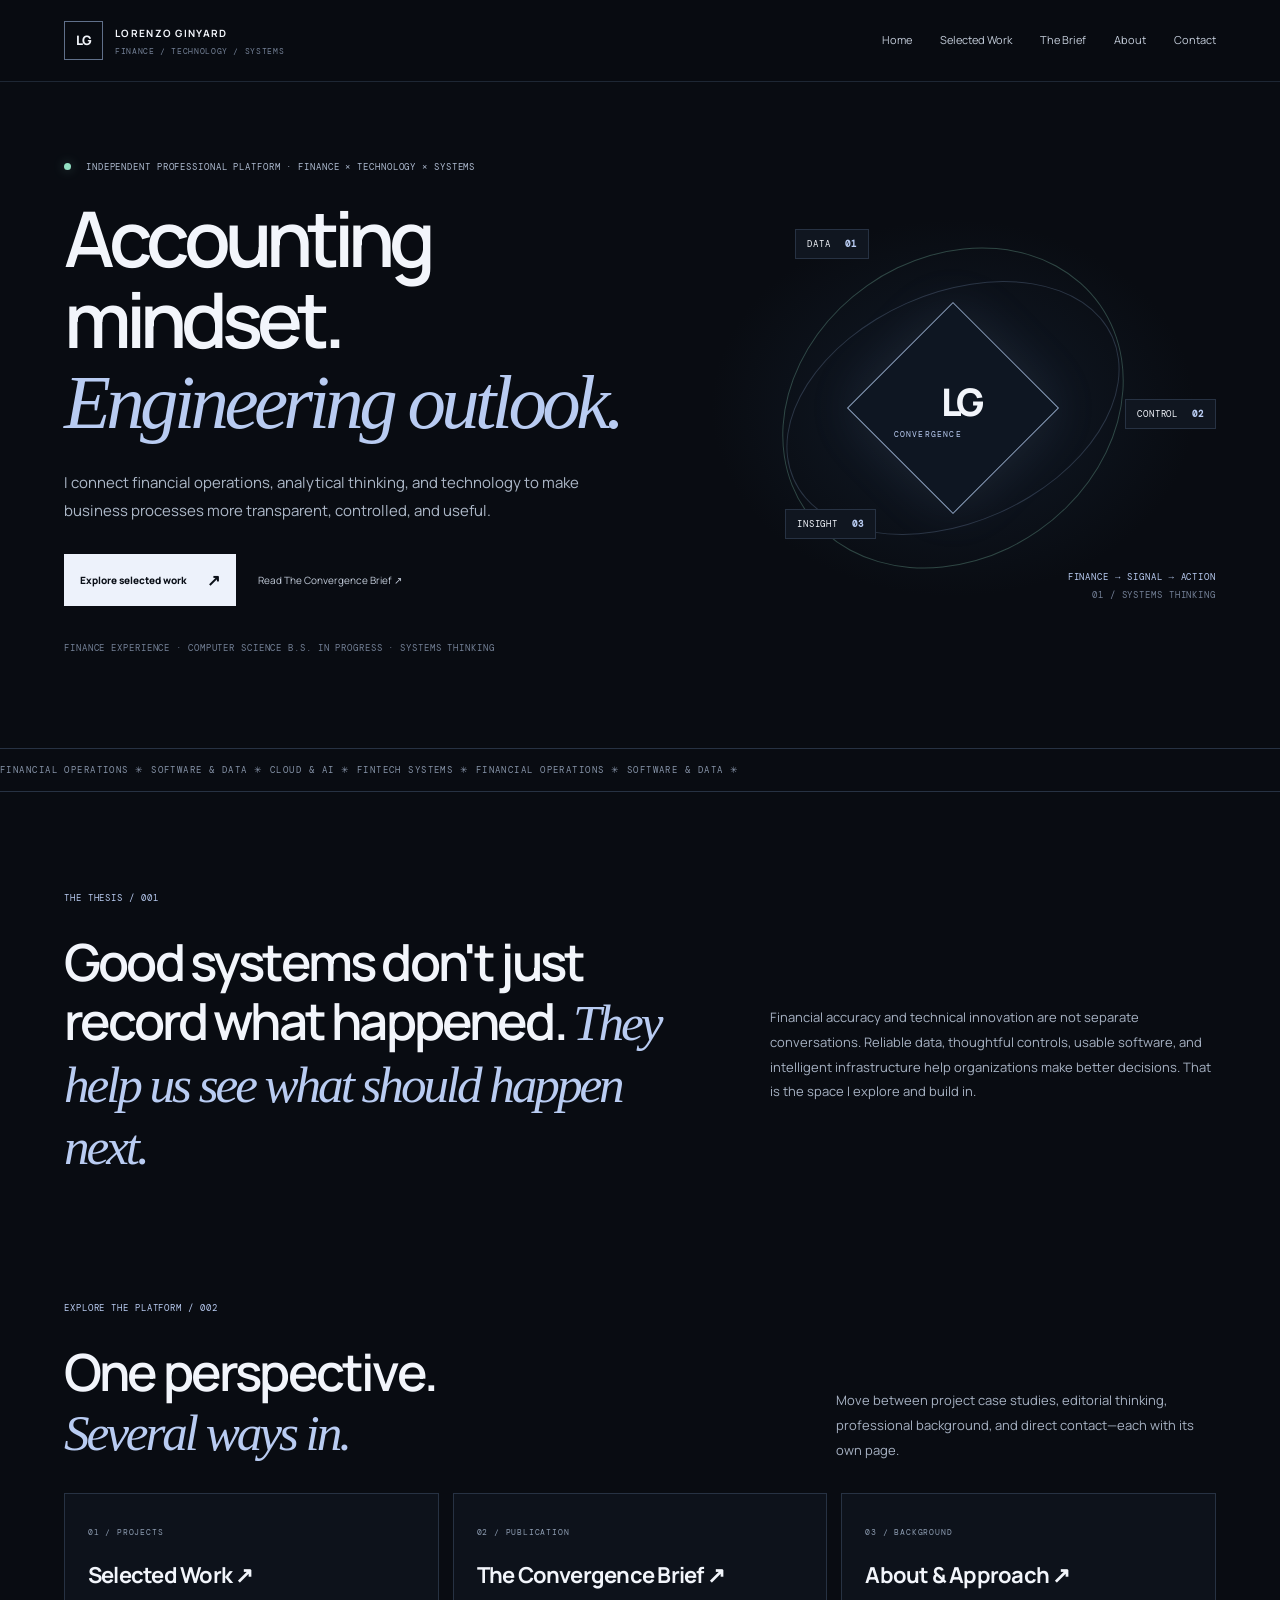
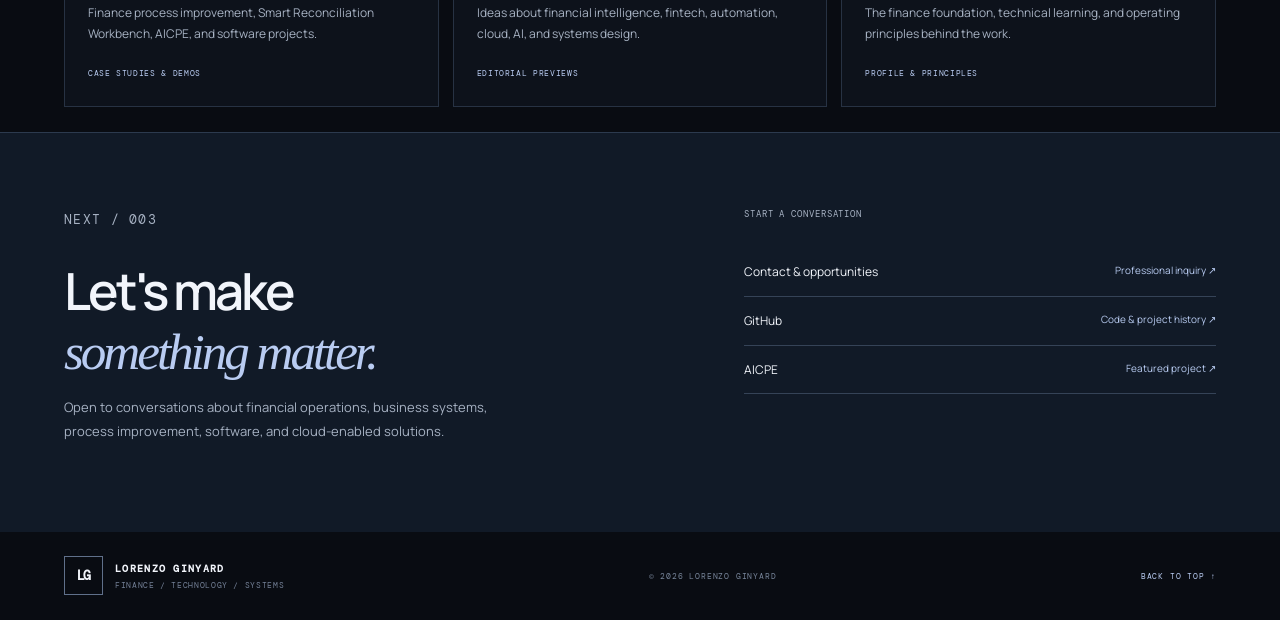
==== commit 49929186: "feat: make portfolio home a dedicated page" ====
--- a/index.html
+++ b/index.html
@@ -1,95 +1,8 @@
 <!doctype html>
-<html lang="en">
-<head>
-  <meta charset="utf-8">
-  <meta name="viewport" content="width=device-width, initial-scale=1">
-  <meta name="description" content="Lorenzo Ginyard connects financial operations, software, data, and cloud systems to build clearer, more reliable business workflows.">
-  <meta name="theme-color" content="#090c12">
-  <title>Lorenzo Ginyard | Finance × Technology × Systems</title>
-  <link rel="stylesheet" href="./style.css">
-  <script src="./script.js" defer></script>
-</head>
-<body>
-  <a class="skip-link" href="#main">Skip to content</a>
-  <header class="site-header">
-    <a class="brand" href="#top" aria-label="Lorenzo Ginyard home"><span class="brand-mark">LG</span><span><strong>LORENZO GINYARD</strong><small>FINANCE / TECHNOLOGY / SYSTEMS</small></span></a>
-    <button class="menu-toggle" type="button" aria-expanded="false" aria-controls="primary-nav">Menu <span>＋</span></button>
-    <nav id="primary-nav" class="nav" aria-label="Main navigation">
-      <a href="#work">Selected work</a><a href="#approach">Approach</a><a href="#brief">The Brief</a><a href="#about">About</a><a class="nav-cta" href="#contact">Let's connect ↗</a>
-    </nav>
-  </header>
-  <main id="main">
-    <section class="hero wrap" id="top">
-      <div class="hero-copy">
-        <p class="eyebrow"><span class="dot"></span> INDEPENDENT PROFESSIONAL PLATFORM · FINANCE × TECHNOLOGY × SYSTEMS</p>
-        <h1>Accounting mindset.<br><em>Engineering outlook.</em></h1>
-        <p class="hero-lede">I connect financial operations, analytical thinking, and technology to make business processes more transparent, controlled, and useful.</p>
-        <div class="hero-actions"><a class="button button-light" href="#work">Explore selected work <span>↘</span></a><a class="text-link" href="#brief">Read The Convergence Brief ↗</a></div>
-        <p class="hero-foot">FINANCE EXPERIENCE · COMPUTER SCIENCE B.S. IN PROGRESS · SYSTEMS THINKING</p>
-      </div>
-      <div class="hero-visual" aria-label="Finance to signal to action concept illustration">
-        <div class="orbit orbit-one"></div><div class="orbit orbit-two"></div><div class="core"><span>LG</span><small>CONVERGENCE</small></div>
-        <div class="orbit-label label-top">DATA <b>01</b></div><div class="orbit-label label-right">CONTROL <b>02</b></div><div class="orbit-label label-bottom">INSIGHT <b>03</b></div>
-        <p class="visual-caption">FINANCE → SIGNAL → ACTION<br><span>01 / SYSTEMS THINKING</span></p>
-      </div>
-    </section>
-    <div class="ticker" aria-hidden="true"><div>FINANCIAL OPERATIONS ✳ SOFTWARE & DATA ✳ CLOUD & AI ✳ FINTECH SYSTEMS ✳ FINANCIAL OPERATIONS ✳ SOFTWARE & DATA ✳</div></div>
-    <section class="section wrap" id="approach">
-      <p class="kicker">THE THESIS / 001</p><div class="thesis-grid"><h2>Good systems don't just record what happened. <em>They help us see what should happen next.</em></h2><p>Financial accuracy and technical innovation are not separate conversations. Reliable data, thoughtful controls, usable software, and intelligent infrastructure help organizations make better decisions. That is the space I explore and build in.</p></div>
-    </section>
-    <section class="section wrap" id="work">
-      <div class="section-heading"><div><p class="kicker">SELECTED WORK / 002</p><h2>Proof over <em>promises.</em></h2></div><p>Practical experience, technical experiments, and product concepts where process, data, and technology meet.</p></div>
-      <div class="filters" role="group" aria-label="Filter projects">
-        <button class="filter active" data-filter="all" aria-pressed="true">All work</button><button class="filter" data-filter="finance" aria-pressed="false">Finance & controls</button><button class="filter" data-filter="software" aria-pressed="false">Software & data</button><button class="filter" data-filter="systems" aria-pressed="false">Cloud & AI</button>
-      </div>
-      <div class="project-grid">
-        <article class="project-card featured" data-category="finance">
-          <div class="project-art receipt-art"><span class="art-kicker">CONTROL / RECEIPTS</span><div class="receipt"><span>DOCUMENTATION COLLECTED</span><strong>100%</strong><div class="receipt-line"><i></i></div><small>FOLLOW-UP · VISIBILITY · AUDIT READINESS</small></div><span class="art-index">FIELD NOTE / 001</span></div>
-          <div class="project-body"><p class="project-meta">PROCESS DESIGN / EXCEL · REAL-WORLD EXPERIENCE</p><h3>Receipt Tracking & Audit Readiness</h3><p>Designed an Excel-based follow-up workflow to make missing purchase receipts visible to employees, requesters, and financial management during an internal audit.</p><div class="tags"><span>Excel</span><span>Internal controls</span><span>Audit support</span></div><p class="outcome">Outcome — All requested receipts were collected by the end of the audit, improving visibility and follow-through.</p><a class="project-link" href="#about">Read the case summary ↗</a></div>
-        </article>
-        <article class="project-card" data-category="finance software">
-          <div class="project-art ledger-art"><span class="art-kicker">RECONCILIATION LAB · DEMO DATA</span><div class="ledger-metrics"><div><small>TRANSACTIONS</small><strong>06</strong></div><div><small>MATCHED</small><strong>04</strong></div><div><small>REVIEW</small><strong>02</strong></div></div><div class="ledger-bars"><i></i><i></i><i></i><i></i><i></i></div><span class="art-index">INTERACTIVE PROTOTYPE</span></div>
-          <div class="project-body"><p class="project-meta">FINANCIAL SYSTEMS / CONCEPT</p><h3>Smart Reconciliation Workbench</h3><p>A concept for matching transactions, surfacing missing support, and routing exceptions for review instead of silently forcing a match.</p><div class="tags"><span>Accounting logic</span><span>SQL / data</span><span>Workflow design</span></div><p class="outcome">Status — Concept and demo; not a production accounting system.</p><a class="project-link" href="#demo">Try the fictional-data demo ↗</a></div>
-        </article>
-        <article class="project-card" data-category="systems software">
-          <div class="project-art ai-art"><span class="art-kicker">AICPE / APPLIED AI</span><div class="ai-diagram"><span>DETECT</span><b>→</b><span>PREDICT</span><b>→</b><span>RESPOND</span></div><div class="ai-glow"></div><span class="art-index">AWS 10,000 AIdeas · SEMIFINALIST</span></div>
-          <div class="project-body"><p class="project-meta">APPLIED AI / RESILIENCE SIMULATION</p><h3>Artificial Intelligence Cascade Prevention Engine</h3><p>AICPE explores anomaly and disruption signals, cascade-risk reasoning, and mitigation suggestions. The companion dashboard demonstrates scenarios with local demo data; the engine repository is an early MVP foundation.</p><div class="tags"><span>TypeScript</span><span>AWS CDK</span><span>React</span><span>Event-driven design</span></div><p class="outcome">Competition — Semifinalist in the AWS 10,000 AIdeas competition.</p><a class="project-link" href="https://github.com/lnginyard/Cascade-Prevention-App" target="_blank" rel="noreferrer">Explore dashboard ↗</a><a class="project-link" href="https://github.com/lnginyard/AI-Cascade-Prevention-Engine" target="_blank" rel="noreferrer">Explore engine ↗</a><a class="project-link" href="https://aicpe.dev" target="_blank" rel="noreferrer">AICPE project site ↗</a></div>
-        </article>
-        <article class="project-card" data-category="software">
-          <div class="project-art commerce-art"><span class="art-kicker">FULL STACK / COMMERCE</span><div class="commerce-window"><span></span><span></span><span></span><div class="commerce-product"></div><div class="commerce-product short"></div></div><span class="art-index">PYTHON · DJANGO · VUE</span></div>
-          <div class="project-body"><p class="project-meta">FULL-STACK APPLICATION</p><h3>MyCommerce</h3><p>A Django and Vue e-commerce codebase with modules for catalog, accounts, carts, orders, discounts, stock, reviews, and shipping workflows.</p><div class="tags"><span>Python</span><span>Django</span><span>Vue</span><span>API</span></div><p class="outcome">Review note — Fresh setup and core workflows should be verified before presenting it as production-ready.</p><a class="project-link" href="https://github.com/lnginyard/mycommerce" target="_blank" rel="noreferrer">View repository ↗</a></div>
-        </article>
-        <article class="project-card" data-category="software">
-          <div class="project-art inventory-art"><span class="art-kicker">MOBILE / INVENTORY</span><div class="inventory-stack"><i></i><i></i><i></i><i></i></div><span class="art-index">ANDROID · LOCAL-FIRST WORKFLOW</span></div>
-          <div class="project-body"><p class="project-meta">MOBILE APPLICATION / COURSE PROJECT</p><h3>InventoryGuard</h3><p>An Android inventory-management project exploring local records, stock visibility, item updates, and low-stock alert workflows.</p><div class="tags"><span>Android</span><span>Kotlin / Java</span><span>SQLite</span></div><p class="outcome">Review note — Build, persistence, and permission flows should be tested on a current emulator/device.</p><a class="project-link" href="https://github.com/lnginyard/Inventory-App" target="_blank" rel="noreferrer">View repository ↗</a></div>
-        </article>
-        <article class="project-card" data-category="finance software">
-          <div class="project-art security-art"><span class="art-kicker">FINANCIAL SERVICES / SECURITY</span><div class="shield">✓</div><span class="art-index">RISK REVIEW · EDUCATIONAL PROJECT</span></div>
-          <div class="project-body"><p class="project-meta">SECURE SOFTWARE ASSESSMENT</p><h3>Artemis Financial Vulnerability Assessment</h3><p>An educational assessment report documenting security concerns and remediation considerations for a financial-services application.</p><div class="tags"><span>Secure coding</span><span>Risk analysis</span><span>Documentation</span></div><p class="outcome">Scope — Coursework; not a professional penetration test or formal compliance audit.</p><a class="project-link" href="https://github.com/lnginyard/Artemis-Financial-Vulnerability-Assessment-Report" target="_blank" rel="noreferrer">Read assessment ↗</a></div>
-        </article>
-      </div>
-      <p class="integrity-note">Portfolio integrity: case studies distinguish demonstrated work from concepts and planned builds. No private employer data or confidential documents should be published.</p>
-    </section>
-    <section class="section demo-section" id="demo"><div class="wrap"><p class="kicker">INTERACTIVE DEMO / 003</p><div class="section-heading"><div><h2>See the thinking <em>in action.</em></h2></div><p>A small, fictional-data reconciliation demo illustrates how a finance-aware system can flag issues instead of hiding them.</p></div>
-      <div class="demo-shell"><div class="demo-top"><div><span class="live-dot"></span> RECONCILIATION SANDBOX</div><span>SIMULATED DATA · NOT A LIVE ACCOUNTING SYSTEM</span></div>
-        <div class="demo-toolbar"><label for="demo-filter">Show records</label><select id="demo-filter"><option value="all">All records</option><option value="matched">Matched</option><option value="review">Needs review</option><option value="exception">Exception</option></select><button class="button button-outline" id="reset-demo" type="button">Reset demo ↺</button></div>
-        <div class="table-wrap"><table><thead><tr><th>Reference</th><th>Transaction</th><th>Source amount</th><th>Ledger amount</th><th>Support</th><th>Status</th></tr></thead><tbody id="transaction-rows"></tbody></table></div>
-        <div class="demo-bottom"><p id="demo-explanation" aria-live="polite">Select a record to inspect why it was matched or flagged.</p><div class="demo-count"><span><small>VISIBLE</small><strong id="demo-count">6</strong></span><span><small>REVIEWED</small><strong id="reviewed-count">0</strong></span></div></div>
-      </div>
-      <p class="fine-print">All names, transactions, amounts, and statuses in this sandbox are fictional sample data. This is a portfolio demonstration, not accounting advice or a financial system of record.</p>
-    </div></section>
-    <section class="section wrap" id="brief"><p class="kicker">THE CONVERGENCE BRIEF / 004</p><div class="section-heading"><div><h2>Ideas worth <em>connecting.</em></h2></div><p>An independent publication on the systems behind business: financial intelligence, fintech, automation, cloud, AI, and the human decisions that connect them.</p></div>
-      <div class="article-grid">
-        <article class="article-card"><p class="article-category">01 / FINANCIAL INTELLIGENCE · EDITORIAL DRAFT</p><h3>The Hidden Business Cost of Poor Reconciliations</h3><p>Why missing documentation, inconsistent records, and delayed close processes weaken more than the numbers.</p><span class="article-status">PREVIEW · IN DEVELOPMENT</span></article>
-        <article class="article-card"><p class="article-category">02 / FINTECH · EDITORIAL IDEA</p><h3>What Accountants Understand About Data That Software Engineers Need to Know</h3><p>Traceability, exceptions, validation, and the business meaning behind a database field.</p><span class="article-status">EDITORIAL IDEA</span></article>
-        <article class="article-card"><p class="article-category">03 / BUILD IN PUBLIC · PROJECT NOTE</p><h3>From Financial Control to Software Design</h3><p>Turning an operational pain point into a repeatable workflow—and learning what it takes to productize it.</p><span class="article-status">PROJECT NOTE</span></article>
-      </div>
-      <p class="integrity-note">Publication in development. These are editorial previews, not published articles.</p>
-    </section>
-    <section class="section about-section" id="about"><div class="wrap about-grid"><div><p class="kicker">THE OPERATOR / 005</p><h2>One career.<br><em>Multiple lenses.</em></h2></div><div><p class="about-lede">I bring the discipline of financial operations to the curiosity of a technologist.</p><p>My professional foundation spans accounting operations, payroll, reconciliations, reporting, and internal-audit support. Alongside that experience, I am pursuing a B.S. in Computer Science and building on prior software, data, and cloud learning.</p><p>I am interested in the spaces where these disciplines reinforce one another: stronger controls, cleaner data, smarter workflows, and systems that help people make sound decisions.</p><div class="skill-grid"><div><small>FINANCE</small><strong>Reconciliations · Close · Controls</strong></div><div><small>TECHNOLOGY</small><strong>SQL · PostgreSQL · Software</strong></div><div><small>DELIVERY</small><strong>Process improvement · Analysis</strong></div><div><small>EDUCATION</small><strong>B.S. Computer Science · In progress</strong></div></div></div></div></section>
-    <section class="section wrap" id="principles"><p class="kicker">OPERATING PRINCIPLES / 006</p><div class="principle-grid"><h2>Clarity is a<br><em>competitive edge.</em></h2><div><b>01</b><h3>Make the invisible visible.</h3><p>Build traceability into processes, data, and decisions.</p></div><div><b>02</b><h3>Design for trust.</h3><p>Accuracy, documentation, security, and accountability are features.</p></div><div><b>03</b><h3>Build for real people.</h3><p>Technology matters when it improves the work and the outcome.</p></div></div></section>
-    <section class="contact-section" id="contact"><div class="wrap contact-grid"><div><p class="kicker">NEXT / 007</p><h2>Let's make<br><em>something matter.</em></h2><p>Open to conversations about financial operations, business systems, process improvement, software, and cloud-enabled solutions.</p></div><div class="contact-links"><p class="kicker">ROLE DIRECTION</p><p>Financial Systems Analyst · Business Systems Analyst · Finance Technology · Fintech Operations · Software / Cloud roles aligned to demonstrated skills</p><a href="https://github.com/lnginyard" target="_blank" rel="noreferrer">GitHub <span>Code & project history ↗</span></a><a href="https://github.com/lnginyard/AI-Cascade-Prevention-Engine" target="_blank" rel="noreferrer">Featured repository <span>AICPE engine ↗</span></a><a href="https://article.aicpe.dev" target="_blank" rel="noreferrer">The AICPE Brief <span>Project writing ↗</span></a><a href="mailto:lorenzo@lorenzo.ginyard.com">Email <span>Professional inquiry ↗</span></a></div></div></section>
-  </main>
-  <footer class="footer"><a class="brand" href="#top"><span class="brand-mark">LG</span><span><strong>LORENZO GINYARD</strong><small>FINANCE / TECHNOLOGY / SYSTEMS</small></span></a><span>© <span id="year"></span> LORENZO GINYARD</span><a href="#top">BACK TO TOP ↑</a></footer>
-</body>
-</html>+<html lang="en"><head><meta charset="utf-8"><meta name="viewport" content="width=device-width, initial-scale=1"><meta name="description" content="Lorenzo Ginyard connects financial operations, software, data, and cloud systems to build clearer, more reliable business workflows."><meta name="theme-color" content="#090c12"><title>Finance × Technology × Systems | Lorenzo Ginyard</title><link rel="stylesheet" href="./style.css"><script src="./script.js" defer></script></head><body><a class="skip-link" href="#main">Skip to content</a><header class="site-header">
+<a class="brand" href="./index.html" aria-label="Lorenzo Ginyard home"><span class="brand-mark">LG</span><span><strong>LORENZO GINYARD</strong><small>FINANCE / TECHNOLOGY / SYSTEMS</small></span></a>
+<button class="menu-toggle" type="button" aria-expanded="false" aria-controls="primary-nav">Menu <span>＋</span></button>
+<nav id="primary-nav" class="nav" aria-label="Main navigation">
+<a href="./index.html" data-page="home">Home</a><a href="./work.html" data-page="work">Selected Work</a><a href="./brief.html" data-page="brief">The Brief</a><a href="./about.html" data-page="about">About</a><a href="./contact.html" data-page="contact">Contact</a>
+</nav></header>
+<main id="main"><section class="hero wrap page-hero" id="top"><div class="hero-copy"><p class="eyebrow"><span class="dot"></span> INDEPENDENT PROFESSIONAL PLATFORM · FINANCE × TECHNOLOGY × SYSTEMS</p><h1>Accounting mindset.<br><em>Engineering outlook.</em></h1><p class="hero-lede">I connect financial operations, analytical thinking, and technology to make business processes more transparent, controlled, and useful.</p><div class="hero-actions"><a class="button button-light" href="./work.html">Explore selected work <span>↗</span></a><a class="text-link" href="./brief.html">Read The Convergence Brief ↗</a></div><p class="hero-foot">FINANCE EXPERIENCE · COMPUTER SCIENCE B.S. IN PROGRESS · SYSTEMS THINKING</p></div><div class="hero-visual" aria-label="Finance to signal to action concept illustration"><div class="orbit orbit-one"></div><div class="orbit orbit-two"></div><div class="core"><span>LG</span><small>CONVERGENCE</small></div><div class="orbit-label label-top">DATA <b>01</b></div><div class="orbit-label label-right">CONTROL <b>02</b></div><div class="orbit-label label-bottom">INSIGHT <b>03</b></div><p class="visual-caption">FINANCE → SIGNAL → ACTION<br><span>01 / SYSTEMS THINKING</span></p></div></section><div class="ticker" aria-hidden="true"><div>FINANCIAL OPERATIONS ✳ SOFTWARE & DATA ✳ CLOUD & AI ✳ FINTECH SYSTEMS ✳ FINANCIAL OPERATIONS ✳ SOFTWARE & DATA ✳</div></div><section class="section wrap"><p class="kicker">THE THESIS / 001</p><div class="thesis-grid"><h2>Good systems don't just record what happened. <em>They help us see what should happen next.</em></h2><p>Financial accuracy and technical innovation are not separate conversations. Reliable data, thoughtful controls, usable software, and intelligent infrastructure help organizations make better decisions. That is the space I explore and build in.</p></div></section><section class="section wrap"><div class="section-heading"><div><p class="kicker">EXPLORE THE PLATFORM / 002</p><h2>One perspective.<br><em>Several ways in.</em></h2></div><p>Move between project case studies, editorial thinking, professional background, and direct contact—each with its own page.</p></div><div class="article-grid"><a class="article-card page-tile" href="./work.html"><p class="article-category">01 / PROJECTS</p><h3>Selected Work ↗</h3><p>Finance process improvement, Smart Reconciliation Workbench, AICPE, and software projects.</p><span class="article-status">CASE STUDIES & DEMOS</span></a><a class="article-card page-tile" href="./brief.html"><p class="article-category">02 / PUBLICATION</p><h3>The Convergence Brief ↗</h3><p>Ideas about financial intelligence, fintech, automation, cloud, AI, and systems design.</p><span class="article-status">EDITORIAL PREVIEWS</span></a><a class="article-card page-tile" href="./about.html"><p class="article-category">03 / BACKGROUND</p><h3>About & Approach ↗</h3><p>The finance foundation, technical learning, and operating principles behind the work.</p><span class="article-status">PROFILE & PRINCIPLES</span></a></div></section><section class="contact-section"><div class="wrap contact-grid"><div><p class="kicker">NEXT / 003</p><h2>Let's make<br><em>something matter.</em></h2><p>Open to conversations about financial operations, business systems, process improvement, software, and cloud-enabled solutions.</p></div><div class="contact-links"><p class="kicker">START A CONVERSATION</p><a href="./contact.html">Contact & opportunities <span>Professional inquiry ↗</span></a><a href="https://github.com/lnginyard" target="_blank" rel="noreferrer">GitHub <span>Code & project history ↗</span></a><a href="https://aicpe.dev" target="_blank" rel="noreferrer">AICPE <span>Featured project ↗</span></a></div></div></section></main><footer class="footer"><a class="brand" href="./index.html"><span class="brand-mark">LG</span><span><strong>LORENZO GINYARD</strong><small>FINANCE / TECHNOLOGY / SYSTEMS</small></span></a><span>© <span id="year"></span> LORENZO GINYARD</span><a href="#top">BACK TO TOP ↑</a></footer></body></html>
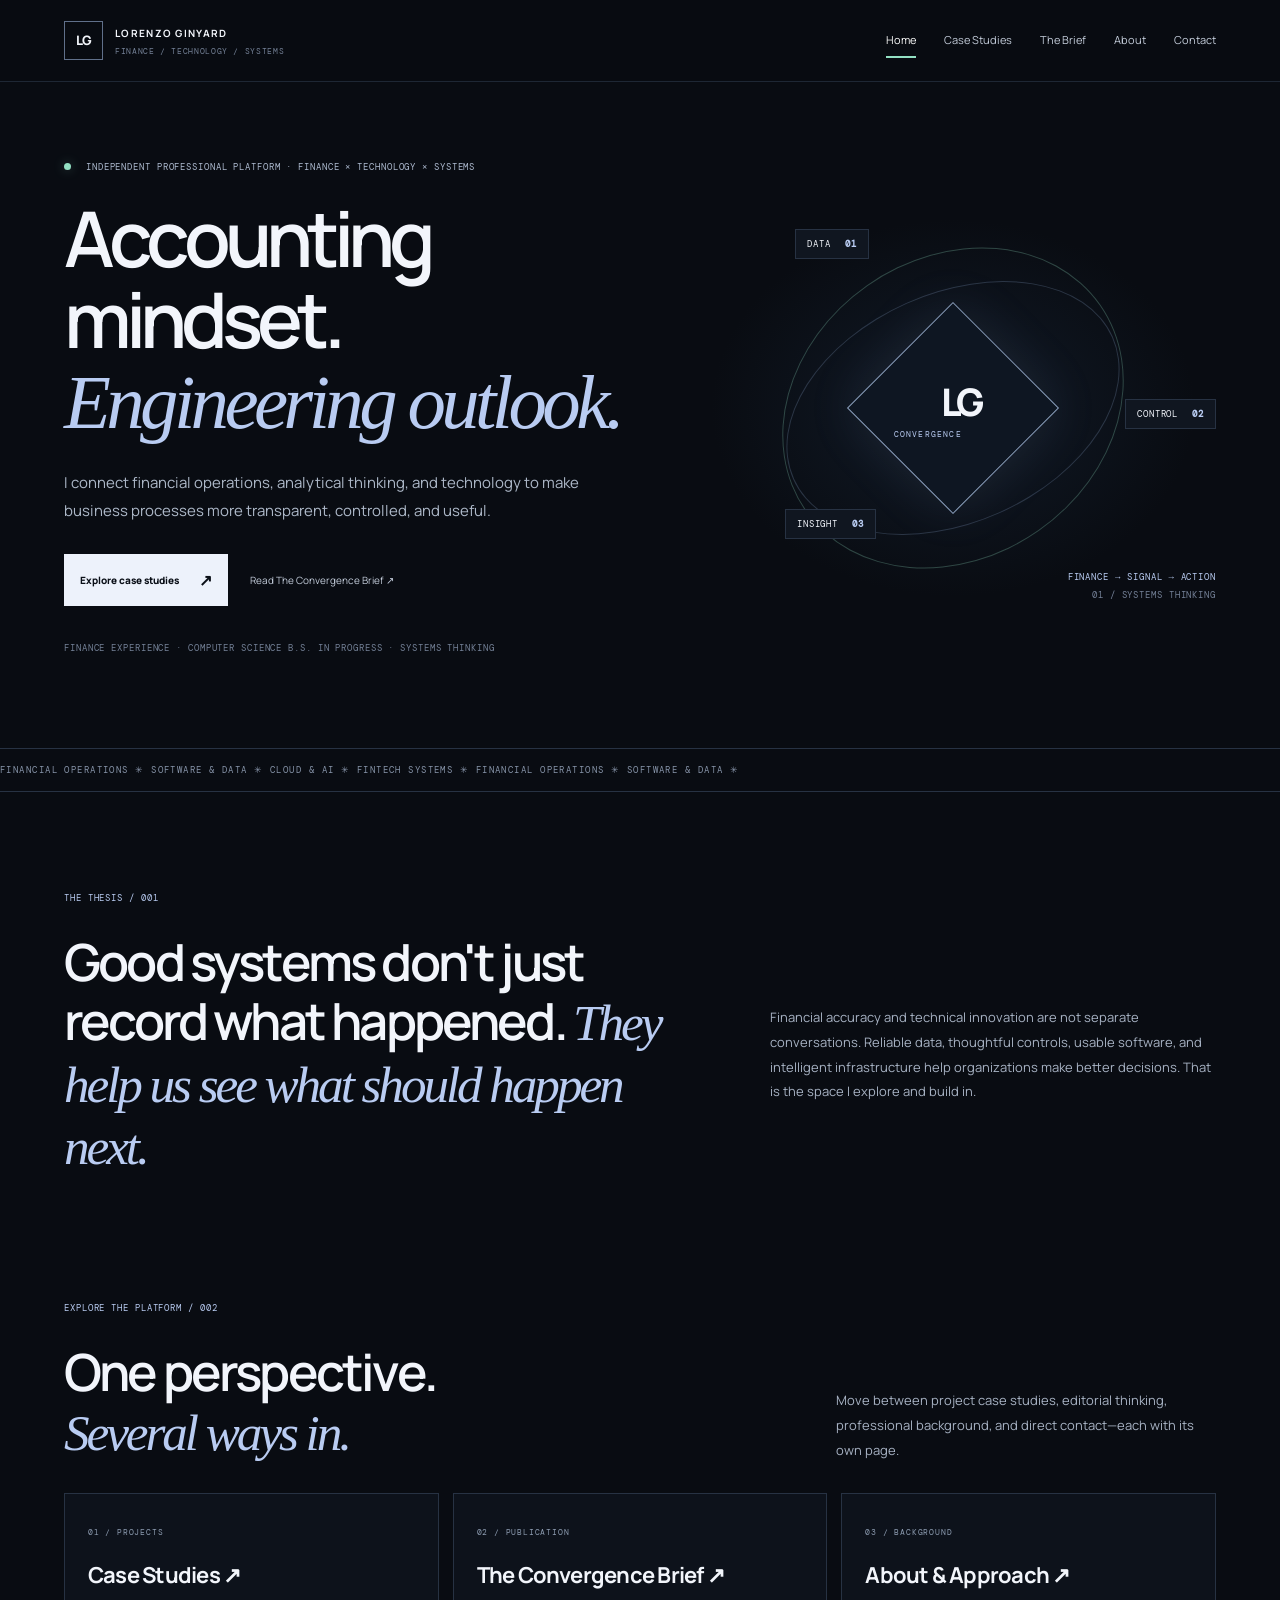
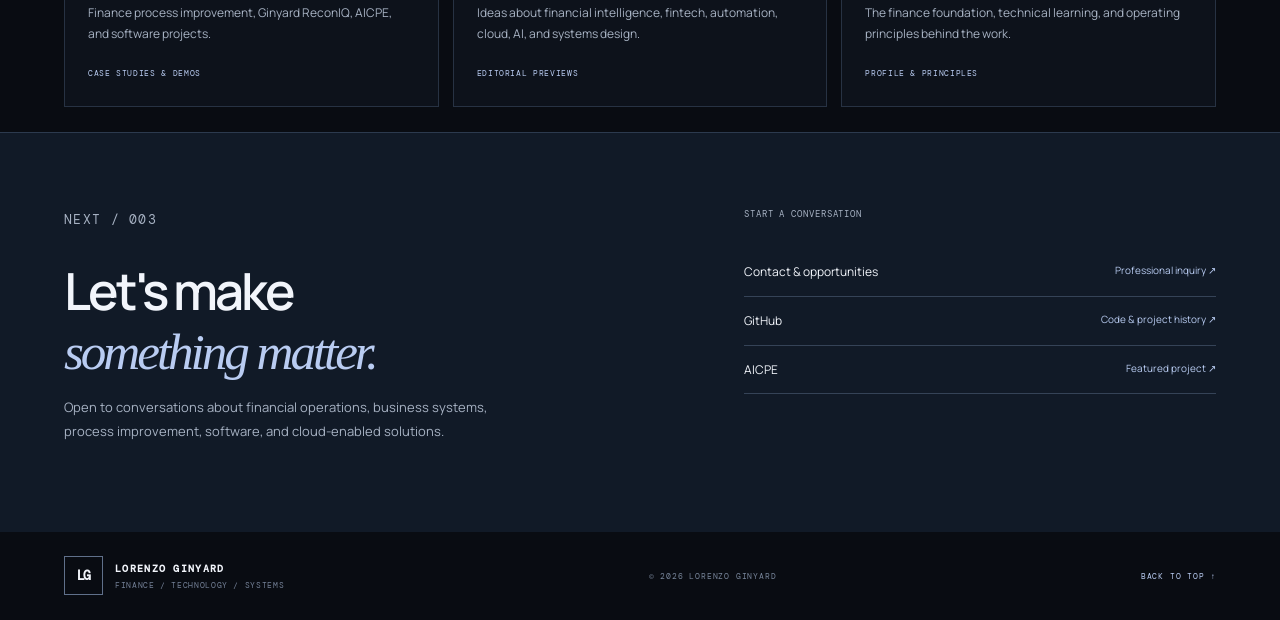
==== commit 392e00c7: "rebrand: personalize portfolio navigation and project titles" ====
--- a/index.html
+++ b/index.html
@@ -3,6 +3,6 @@
 <a class="brand" href="./index.html" aria-label="Lorenzo Ginyard home"><span class="brand-mark">LG</span><span><strong>LORENZO GINYARD</strong><small>FINANCE / TECHNOLOGY / SYSTEMS</small></span></a>
 <button class="menu-toggle" type="button" aria-expanded="false" aria-controls="primary-nav">Menu <span>＋</span></button>
 <nav id="primary-nav" class="nav" aria-label="Main navigation">
-<a href="./index.html" data-page="home">Home</a><a href="./work.html" data-page="work">Selected Work</a><a href="./brief.html" data-page="brief">The Brief</a><a href="./about.html" data-page="about">About</a><a href="./contact.html" data-page="contact">Contact</a>
+<a href="./index.html" data-page="home">Home</a><a href="./work.html" data-page="work">Case Studies</a><a href="./brief.html" data-page="brief">The Brief</g/a><a href="./about.html" data-page="about">About</a><a href="./contact.html" data-page="contact">Contact</a>
 </nav></header>
-<main id="main"><section class="hero wrap page-hero" id="top"><div class="hero-copy"><p class="eyebrow"><span class="dot"></span> INDEPENDENT PROFESSIONAL PLATFORM · FINANCE × TECHNOLOGY × SYSTEMS</p><h1>Accounting mindset.<br><em>Engineering outlook.</em></h1><p class="hero-lede">I connect financial operations, analytical thinking, and technology to make business processes more transparent, controlled, and useful.</p><div class="hero-actions"><a class="button button-light" href="./work.html">Explore selected work <span>↗</span></a><a class="text-link" href="./brief.html">Read The Convergence Brief ↗</a></div><p class="hero-foot">FINANCE EXPERIENCE · COMPUTER SCIENCE B.S. IN PROGRESS · SYSTEMS THINKING</p></div><div class="hero-visual" aria-label="Finance to signal to action concept illustration"><div class="orbit orbit-one"></div><div class="orbit orbit-two"></div><div class="core"><span>LG</span><small>CONVERGENCE</small></div><div class="orbit-label label-top">DATA <b>01</b></div><div class="orbit-label label-right">CONTROL <b>02</b></div><div class="orbit-label label-bottom">INSIGHT <b>03</b></div><p class="visual-caption">FINANCE → SIGNAL → ACTION<br><span>01 / SYSTEMS THINKING</span></p></div></section><div class="ticker" aria-hidden="true"><div>FINANCIAL OPERATIONS ✳ SOFTWARE & DATA ✳ CLOUD & AI ✳ FINTECH SYSTEMS ✳ FINANCIAL OPERATIONS ✳ SOFTWARE & DATA ✳</div></div><section class="section wrap"><p class="kicker">THE THESIS / 001</p><div class="thesis-grid"><h2>Good systems don't just record what happened. <em>They help us see what should happen next.</em></h2><p>Financial accuracy and technical innovation are not separate conversations. Reliable data, thoughtful controls, usable software, and intelligent infrastructure help organizations make better decisions. That is the space I explore and build in.</p></div></section><section class="section wrap"><div class="section-heading"><div><p class="kicker">EXPLORE THE PLATFORM / 002</p><h2>One perspective.<br><em>Several ways in.</em></h2></div><p>Move between project case studies, editorial thinking, professional background, and direct contact—each with its own page.</p></div><div class="article-grid"><a class="article-card page-tile" href="./work.html"><p class="article-category">01 / PROJECTS</p><h3>Selected Work ↗</h3><p>Finance process improvement, Smart Reconciliation Workbench, AICPE, and software projects.</p><span class="article-status">CASE STUDIES & DEMOS</span></a><a class="article-card page-tile" href="./brief.html"><p class="article-category">02 / PUBLICATION</p><h3>The Convergence Brief ↗</h3><p>Ideas about financial intelligence, fintech, automation, cloud, AI, and systems design.</p><span class="article-status">EDITORIAL PREVIEWS</span></a><a class="article-card page-tile" href="./about.html"><p class="article-category">03 / BACKGROUND</p><h3>About & Approach ↗</h3><p>The finance foundation, technical learning, and operating principles behind the work.</p><span class="article-status">PROFILE & PRINCIPLES</span></a></div></section><section class="contact-section"><div class="wrap contact-grid"><div><p class="kicker">NEXT / 003</p><h2>Let's make<br><em>something matter.</em></h2><p>Open to conversations about financial operations, business systems, process improvement, software, and cloud-enabled solutions.</p></div><div class="contact-links"><p class="kicker">START A CONVERSATION</p><a href="./contact.html">Contact & opportunities <span>Professional inquiry ↗</span></a><a href="https://github.com/lnginyard" target="_blank" rel="noreferrer">GitHub <span>Code & project history ↗</span></a><a href="https://aicpe.dev" target="_blank" rel="noreferrer">AICPE <span>Featured project ↗</span></a></div></div></section></main><footer class="footer"><a class="brand" href="./index.html"><span class="brand-mark">LG</span><span><strong>LORENZO GINYARD</strong><small>FINANCE / TECHNOLOGY / SYSTEMS</small></span></a><span>© <span id="year"></span> LORENZO GINYARD</span><a href="#top">BACK TO TOP ↑</a></footer></body></html>+<main id="main"><section class="hero wrap page-hero" id="top"><div class="hero-copy"><p class="eyebrow"><span class="dot"></span> INDEPENDENT PROFESSIONAL PLATFORM · FINANCE × TECHNOLOGY × SYSTEMS</p><h1>Accounting mindset.<br><em>Engineering outlook.</em></h1><p class="hero-lede">I connect financial operations, analytical thinking, and technology to make business processes more transparent, controlled, and useful.</p><div class="hero-actions"><a class="button button-light" href="./work.html">Explore case studies <span>↗</span></a><a class="text-link" href="./brief.html">Read The Convergence Brief ↗</a></div><p class="hero-foot">FINANCE EXPERIENCE · COMPUTER SCIENCE B.S. IN PROGRESS · SYSTEMS THINKING</p></div><div class="hero-visual" aria-label="Finance to signal to action concept illustration"><div class="orbit orbit-one"></div><div class="orbit orbit-two"></div><div class="core"><span>LG</span><small>CONVERGENCE</small></div><div class="orbit-label label-top">DATA <b>01</b></div><div class="orbit-label label-right">CONTROL <b>02</b></div><div class="orbit-label label-bottom">INSIGHT <b>03</b></div><p class="visual-caption">FINANCE → SIGNAL → ACTION<br><span>01 / SYSTEMS THINKING</span></p></div></section><div class="ticker" aria-hidden="true"><div>FINANCIAL OPERATIONS ✳ SOFTWARE & DATA ✳ CLOUD & AI ✳ FINTECH SYSTEMS ✳ FINANCIAL OPERATIONS ✳ SOFTWARE & DATA ✳</div></div><section class="section wrap"><p class="kicker">THE THESIS / 001</p><div class="thesis-grid"><h2>Good systems don't just record what happened. <em>They help us see what should happen next.</em></h2><p>Financial accuracy and technical innovation are not separate conversations. Reliable data, thoughtful controls, usable software, and intelligent infrastructure help organizations make better decisions. That is the space I explore and build in.</p></div></section><section class="section wrap"><div class="section-heading"><div><p class="kicker">EXPLORE THE PLATFORM / 002</p><h2>One perspective.<br><em>Several ways in.</em></h2></div><p>Move between project case studies, editorial thinking, professional background, and direct contact—each with its own page.</p></div><div class="article-grid"><a class="article-card page-tile" href="./work.html"><p class="article-category">01 / PROJECTS</p><h3>Case Studies ↗</h3><p>Finance process improvement, Ginyard ReconIQ, AICPE, and software projects.</p><span class="article-status">CASE STUDIES & DEMOS</span></a><a class="article-card page-tile" href="./brief.html"><p class="article-category">02 / PUBLICATION</p><h3>The Convergence Brief ↗</h3><p>Ideas about financial intelligence, fintech, automation, cloud, AI, and systems design.</p><span class="article-status">EDITORIAL PREVIEWS</span></a><a class="article-card page-tile" href="./about.html"><p class="article-category">03 / BACKGROUND</p><h3>About & Approach ↗</h3><p>The finance foundation, technical learning, and operating principles behind the work.</p><span class="article-status">PROFILE & PRINCIPLES</span></a></div></section><section class="contact-section"><div class="wrap contact-grid"><div><p class="kicker">NEXT / 003</p><h2>Let's make<br><em>something matter.</em></h2><p>Open to conversations about financial operations, business systems, process improvement, software, and cloud-enabled solutions.</p></div><div class="contact-links"><p class="kicker">START A CONVERSATION</p><a href="./contact.html">Contact & opportunities <span>Professional inquiry ↗</span></a><a href="https://github.com/lnginyard" target="_blank" rel="noreferrer">GitHub <span>Code & project history ↗</span></a><a href="https://aicpe.dev" target="_blank" rel="noreferrer">AICPE <span>Featured project ↗</span></a></div></div></section></main><footer class="footer"><a class="brand" href="./index.html"><span class="brand-mark">LG</span><span><strong>LORENZO GINYARD</strong><small>FINANCE / TECHNOLOGY / SYSTEMS</small></span></a><span>© <span id="year"></span> LORENZO GINYARD</span><a href="#top">BACK TO TOP ↑</a></footer></body></html>
--- a/style.css
+++ b/style.css
@@ -1,2 +1,4 @@
 @import url('https://fonts.googleapis.com/css2?family=DM+Mono:wght@400;500&family=Manrope:wght@400;500;600;700;800&display=swap');
-:root{color-scheme:dark;--bg:#090c12;--panel:#101620;--panel2:#151e2b;--ink:#f2f5fb;--muted:#a7b2c3;--dim:#748197;--line:#273243;--blue:#b9ccf2;--mint:#93e0c3;--mono:'DM Mono',monospace;--sans:Manrope,Arial,sans-serif}*{box-sizing:border-box}html{scroll-behavior:smooth;scroll-padding-top:100px}body{margin:0;background:var(--bg);color:var(--ink);font-family:var(--sans);line-height:1.65}a{color:inherit;text-decoration:none}button,select{font:inherit}button,a,select{-webkit-tap-highlight-color:transparent}button:focus-visible,a:focus-visible,select:focus-visible{outline:2px solid var(--blue);outline-offset:4px}.wrap{width:min(1200px,90%);margin-inline:auto}.skip-link{position:absolute;left:-999px;top:8px;background:white;color:black;padding:10px;z-index:100}.skip-link:focus{left:8px}.site-header{min-height:82px;padding:0 5%;display:flex;align-items:center;justify-content:space-between;gap:20px;position:sticky;top:0;z-index:30;border-bottom:1px solid #273243b8;background:#090c12ef;backdrop-filter:blur(18px)}.brand{display:flex;align-items:center;gap:12px}.brand-mark{width:39px;height:39px;border:1px solid #60708a;display:grid;place-items:center;font-weight:800;font-size:13px;letter-spacing:-.09em}.brand strong{display:block;font-size:10px;letter-spacing:.13em}.brand small{display:block;margin-top:5px;color:var(--dim);font:8px var(--mono);letter-spacing:.08em}.nav{display:flex;align-items:center;gap:28px;font-size:11px;color:#c3ccda}.nav a:hover,.text-link:hover,.project-link:hover{color:#fff}.nav-cta{border:1px solid #53617a;padding:10px 13px;color:#fff}.menu-toggle{display:none;background:transparent;border:1px solid var(--line);color:white;padding:8px 11px;font-size:11px}.hero{min-height:620px;display:grid;grid-template-columns:1.05fr .95fr;align-items:center;padding:70px 0 85px;gap:45px}.eyebrow,.kicker,.project-meta,.article-category,.art-index,.art-kicker,.visual-caption,.hero-foot,.project-art small,.receipt span,.receipt small,.ledger-metrics small,.demo-top,.demo-toolbar,.table-wrap th,.fine-print,.contact-links .kicker,.contact-links>p{font:9px var(--mono);letter-spacing:.1em}.eyebrow{color:#aebbd0}.dot,.live-dot{display:inline-block;width:7px;height:7px;background:var(--mint);border-radius:50%;box-shadow:0 0 12px #93e0c355;margin-right:9px}.hero h1{font-size:clamp(44px,6vw,78px);letter-spacing:-.075em;line-height:1.05;font-weight:600;margin:25px 0}.hero h1 em,h2 em{font-family:Georgia,serif;font-weight:400;color:var(--blue);letter-spacing:-.06em}.hero-lede{max-width:520px;color:#adb8c8;font-size:15px;line-height:1.9}.hero-actions{display:flex;align-items:center;gap:22px;flex-wrap:wrap;margin-top:28px}.button{display:inline-flex;align-items:center;justify-content:space-between;gap:20px;padding:12px 15px;font-size:10px;font-weight:800;border:1px solid transparent;cursor:pointer}.button span{font-size:16px}.button-light{background:#edf2fb;color:#0b1018}.button-light:hover{background:var(--blue)}.button-outline{border-color:#65738a;color:#e7edf7;background:transparent}.button-outline:hover{background:#e7edf7;color:#101620}.text-link{font-size:10px;color:#c3ccda}.hero-foot{color:var(--dim);margin-top:36px}.hero-visual{height:410px;position:relative;display:grid;place-items:center;isolation:isolate;background:radial-gradient(ellipse at center,#18273a88,transparent 65%)}.orbit{position:absolute;border:1px solid #4a5a7380;border-radius:50%;transform:rotate(-24deg)}.orbit-one{width:350px;height:230px}.orbit-two{width:300px;height:360px;transform:rotate(55deg);border-color:#93e0c344}.core{width:150px;height:150px;border:1px solid #8ca0bd;display:flex;flex-direction:column;align-items:center;justify-content:center;gap:10px;transform:rotate(45deg);background:#0e1622;box-shadow:0 0 55px #8fa8d21c}.core span,.core small{transform:rotate(-45deg)}.core span{font-size:38px;font-weight:800;letter-spacing:-.12em}.core small{font:8px var(--mono);letter-spacing:.15em;color:var(--blue)}.orbit-label{position:absolute;background:#101620;border:1px solid var(--line);padding:8px 11px;font:9px var(--mono);letter-spacing:.1em}.orbit-label b{color:var(--blue);margin-left:8px}.label-top{top:26px;left:20%}.label-right{right:0;top:48%}.label-bottom{bottom:74px;left:18%}.visual-caption{position:absolute;bottom:0;right:0;color:var(--blue);text-align:right;line-height:2}.visual-caption span{color:var(--dim)}.ticker{overflow:hidden;border-block:1px solid var(--line);white-space:nowrap;color:#8794a9;font:9px var(--mono);letter-spacing:.16em;padding:15px 0}.ticker div{min-width:max-content;animation:ticker 38s linear infinite}@keyframes ticker{to{transform:translateX(-30%)}}.section{padding-top:100px;padding-bottom:25px}.kicker{color:var(--blue);margin:0 0 28px}.thesis-grid{display:grid;grid-template-columns:1fr .7fr;gap:70px;align-items:center}.thesis-grid h2,.section-heading h2,.about-grid h2,.principle-grid h2,.contact-grid h2{font-size:clamp(32px,4vw,52px);line-height:1.15;letter-spacing:-.055em;font-weight:600;margin:0}.thesis-grid p,.section-heading>p,.project-body>p,.about-grid p,.principle-grid p,.contact-grid p{color:var(--muted);font-size:13px;line-height:1.9}.section-heading{display:flex;align-items:end;justify-content:space-between;gap:35px;margin-bottom:30px}.section-heading>p{max-width:380px;margin:0}.filters{display:flex;gap:8px;flex-wrap:wrap;margin:25px 0}.filter{background:transparent;border:1px solid var(--line);color:var(--muted);padding:8px 12px;font-size:10px;cursor:pointer}.filter.active,.filter:hover{border-color:#8192ad;background:#172130;color:white}.project-grid{display:grid;grid-template-columns:repeat(2,minmax(0,1fr));gap:18px}.project-card{border:1px solid var(--line);background:#0d121b;min-width:0;transition:border-color .2s,transform .2s}.project-card:hover{border-color:#596b86;transform:translateY(-2px)}.project-card[hidden]{display:none}.project-art{height:220px;position:relative;overflow:hidden;padding:20px;background:#111a27;border-bottom:1px solid var(--line)}.art-kicker,.art-index{position:absolute;color:#8d9bb1;z-index:2}.art-kicker{top:17px;left:18px}.art-index{bottom:17px;left:18px}.receipt-art{background:linear-gradient(135deg,#162433,#0e141d)}.receipt{position:absolute;left:50%;top:52%;transform:translate(-50%,-50%);width:68%;padding:18px;background:#0b1119;border:1px solid #35465d;box-shadow:14px 14px 0 #101d2a}.receipt span{display:block;color:#93a2b8}.receipt strong{font-size:54px;letter-spacing:-.07em;display:block;line-height:1.3}.receipt-line{height:4px;background:#243246;margin:10px 0}.receipt-line i{display:block;height:100%;width:100%;background:var(--mint)}.receipt small{color:var(--dim)}.ledger-art{background:radial-gradient(circle at 70% 30%,#25413e,#111a27 60%)}.ledger-metrics{display:flex;gap:24px;position:absolute;top:75px;left:22px}.ledger-metrics div{display:grid}.ledger-metrics small{color:#9aabbd}.ledger-metrics strong{font-size:29px;letter-spacing:-.06em}.ledger-bars{position:absolute;bottom:48px;right:22px;left:22px;display:flex;align-items:end;gap:9px;height:50px}.ledger-bars i{flex:1;background:#7fcab0;height:60%;opacity:.75}.ledger-bars i:nth-child(2){height:90%}.ledger-bars i:nth-child(3){height:42%}.ledger-bars i:nth-child(4){height:70%}.ledger-bars i:nth-child(5){height:32%;background:#d5a86c}.ai-art{background:radial-gradient(ellipse at center,#163544,#0c121d 70%)}.ai-diagram{display:flex;align-items:center;justify-content:center;gap:8px;position:absolute;inset:0;font:9px var(--mono);color:#c8d8e8}.ai-diagram span{border:1px solid #56748c;padding:10px 12px;background:#101b28}.ai-diagram b{color:var(--mint)}.ai-glow{position:absolute;width:150px;height:150px;right:-40px;top:-60px;background:#60d8c022;filter:blur(22px);border-radius:50%}.commerce-art{background:linear-gradient(135deg,#332b3b,#10151f)}.commerce-window{position:absolute;top:58px;left:18%;width:64%;height:130px;border:1px solid #596175;background:#0e131d;padding:12px;display:flex;gap:8px;align-items:start}.commerce-window>span{width:5px;height:5px;border-radius:50%;background:#a4b6d0}.commerce-product{position:absolute;top:38px;left:14px;width:45%;height:78px;background:linear-gradient(135deg,#7b647f,#272638)}.commerce-product.short{left:56%;background:linear-gradient(135deg,#c9b2a1,#49414b)}.inventory-art{background:linear-gradient(135deg,#192b2c,#0f1721)}.inventory-stack{position:absolute;left:50%;top:52%;transform:translate(-50%,-50%);display:flex;gap:8px;align-items:end}.inventory-stack i{display:block;width:38px;height:82px;border:1px solid #6aa69c;background:linear-gradient(#234c49,#132624);transform:skewY(-14deg)}.inventory-stack i:nth-child(2){height:110px}.inventory-stack i:nth-child(3){height:65px}.inventory-stack i:nth-child(4){height:92px}.security-art{background:radial-gradient(circle at center,#26364a,#101620 65%)}.shield{position:absolute;left:50%;top:50%;transform:translate(-50%,-50%);width:90px;height:100px;display:grid;place-items:center;clip-path:polygon(50% 0,92% 15%,85% 70%,50% 100%,15% 70%,8% 15%);border:0;background:#7e9ebd;color:#0b1119;font-size:36px}.project-body{padding:24px}.project-meta{color:#8493a9;margin:0 0 12px!important;font-size:8px!important}.project-body h3,.article-card h3{font-size:22px;line-height:1.3;letter-spacing:-.035em;margin:0 0 10px}.project-body>p{margin:0 0 15px;font-size:12px}.tags{display:flex;gap:6px;flex-wrap:wrap;margin:18px 0}.tags span{border:1px solid #2b394c;color:#aab7ca;padding:5px 8px;font:8px var(--mono)}.project-body .outcome{border-left:2px solid #526680;padding-left:12px;font-size:11px;color:#c5cedb}.project-link{display:inline-block;margin:9px 16px 0 0;color:var(--blue);font-size:10px}.integrity-note{border-top:1px solid var(--line);padding-top:18px;color:var(--dim);font-size:10px;line-height:1.8;margin-top:25px}.demo-section{margin-top:80px;padding:85px 0;background:#0d131d;border-block:1px solid var(--line)}.demo-shell{border:1px solid #34445a;background:#090e15}.demo-top{display:flex;justify-content:space-between;gap:12px;flex-wrap:wrap;padding:16px 18px;border-bottom:1px solid var(--line);color:#8f9db2}.demo-top>div{color:#dce5f2}.demo-toolbar{display:flex;align-items:center;gap:12px;padding:16px 18px;color:#9eacc0}.demo-toolbar select{background:#121b28;border:1px solid #3a4b61;color:#eef3fa;padding:8px;max-width:180px}.demo-toolbar .button{margin-left:auto}.table-wrap{overflow-x:auto}table{border-collapse:collapse;width:100%;min-width:760px;text-align:left}th,td{padding:13px 15px;border-bottom:1px solid #1f2a39}th{color:#7889a1;font-size:8px}td{font-size:11px;color:#c6d0df}tbody tr{cursor:pointer}tbody tr:hover,tbody tr.selected{background:#151f2d}tbody tr:focus{outline:1px solid var(--blue);outline-offset:-2px}.status{display:inline-block;padding:4px 7px;font:8px var(--mono);border:1px solid #46576d;color:#cbd8e8;white-space:nowrap}.status.matched{border-color:#356e60;color:#9ce2cb}.status.review{border-color:#92774c;color:#f0d2a1}.status.exception{border-color:#925d66;color:#f2b3bb}.demo-bottom{display:flex;align-items:center;justify-content:space-between;gap:18px;padding:16px 18px}.demo-bottom p{font-size:11px;color:#aab7c8;max-width:650px}.demo-count{display:flex;gap:20px}.demo-count span{display:grid}.demo-count small{font:8px var(--mono);color:#7889a1}.demo-count strong{font-size:20px}.fine-print{color:#65738a;font-size:8px;line-height:1.8;margin-top:18px}.article-grid{display:grid;grid-template-columns:repeat(3,minmax(0,1fr));gap:14px}.article-card{border:1px solid var(--line);padding:23px;background:#0d121b}.article-category{color:#8e9db2;font-size:8px;line-height:1.8}.article-card h3{margin-top:22px}.article-card p:not(.article-category){font-size:12px;color:var(--muted);line-height:1.8}.article-status{font:8px var(--mono);color:var(--blue);letter-spacing:.08em}.about-section{margin-top:80px;padding:85px 0;background:#0d131d;border-block:1px solid var(--line)}.about-grid{display:grid;grid-template-columns:.8fr 1.2fr;gap:90px}.about-lede{font-size:18px!important;color:#e1e8f3!important;margin-top:0}.skill-grid{display:grid;grid-template-columns:repeat(2,minmax(0,1fr));gap:12px;margin-top:28px}.skill-grid div{border:1px solid var(--line);padding:14px}.skill-grid small{display:block;font:8px var(--mono);color:var(--blue);margin-bottom:8px}.skill-grid strong{font-size:11px;font-weight:600}.principle-grid{display:grid;grid-template-columns:1.2fr repeat(3,1fr);gap:24px;padding-bottom:95px}.principle-grid>div{border-top:1px solid var(--line);padding-top:18px}.principle-grid>div>b{font:10px var(--mono);color:var(--blue)}.principle-grid h3{font-size:14px;line-height:1.5}.principle-grid p{font-size:11px}.contact-section{background:#111a27;border-top:1px solid #2c3a4e;padding:75px 0}.contact-grid{display:grid;grid-template-columns:1fr .8fr;gap:90px}.contact-grid>div:first-child>p:last-child{max-width:440px}.contact-links>p{font-size:10px;line-height:1.8}.contact-links>a{display:flex;justify-content:space-between;gap:18px;padding:14px 0;border-bottom:1px solid #354357;font-size:12px}.contact-links>a span{font-size:10px;color:var(--blue)}.footer{min-height:88px;display:flex;align-items:center;justify-content:space-between;gap:20px;padding:20px 5%;color:#78869b;font:8px var(--mono);letter-spacing:.1em}.footer .brand{color:var(--ink)}.footer>a:last-child{color:var(--blue)}@media(max-width:850px){.nav{gap:14px}.hero{gap:15px}.hero-visual{transform:scale(.9)}.thesis-grid,.about-grid,.contact-grid{gap:35px}.principle-grid{grid-template-columns:repeat(2,1fr)}.principle-grid h2{grid-column:1/-1}}@media(max-width:680px){.site-header{min-height:72px}.menu-toggle{display:block}.nav{display:none;position:absolute;top:71px;left:0;right:0;padding:18px 5%;background:#0d131d;border-bottom:1px solid var(--line);flex-direction:column;align-items:stretch;gap:0}.nav.open{display:flex}.nav a{padding:12px 0}.nav .nav-cta{padding:12px;margin-top:8px}.hero{grid-template-columns:1fr;padding:60px 0 50px;gap:0}.hero h1{font-size:clamp(43px,11vw,68px)}.hero-visual{height:340px;transform:none}.orbit-one{width:290px;height:190px}.orbit-two{width:240px;height:310px}.core{width:120px;height:120px}.label-right{right:0}.label-top{left:4%}.label-bottom{left:5%;bottom:50px}.section{padding-top:70px}.thesis-grid,.about-grid,.contact-grid{grid-template-columns:1fr;gap:22px}.section-heading{display:block}.section-heading>p{margin-top:16px}.project-grid,.article-grid{grid-template-columns:1fr}.project-art{height:205px}.demo-section{margin-top:55px;padding:65px 0}.demo-toolbar{flex-wrap:wrap}.demo-toolbar .button{margin-left:0}.demo-bottom{align-items:flex-start;flex-direction:column}.about-section{margin-top:50px;padding:65px 0}.skill-grid{grid-template-columns:1fr 1fr}.principle-grid{grid-template-columns:1fr;gap:18px;padding-bottom:65px}.principle-grid h2{grid-column:auto}.contact-section{padding:65px 0}.footer{flex-wrap:wrap}.footer .brand{width:100%}}@media(prefers-reduced-motion:reduce){*,*::before,*::after{scroll-behavior:auto!important;animation-duration:.01ms!important;animation-iteration-count:1!important;transition-duration:.01ms!important}}+:root{color-scheme:dark;--bg:#090c12;--panel:#101620;--panel2:#151e2b;--ink:#f2f5fb;--muted:#a7b2c3;--dim:#748197;--line:#273243;--blue:#b9ccf2;--mint:#93e0c3;--mono:'DM Mono',monospace;--sans:Manrope,Arial,sans-serif}*{box-sizing:border-box}html{scroll-behavior:smooth;scroll-padding-top:100px}body{margin:0;background:var(--bg);color:var(--ink);font-family:var(--sans);line-height:1.65}a{color:inherit;text-decoration:none}button,select{font:inherit}button,a,select{-webkit-tap-highlight-color:transparent}button:focus-visible,a:focus-visible,select:focus-visible{outline:2px solid var(--blue);outline-offset:4px}.wrap{width:min(1200px,90%);margin-inline:auto}.skip-link{position:absolute;left:-999px;top:8px;background:white;color:black;padding:10px;z-index:100}.skip-link:focus{left:8px}.site-header{min-height:82px;padding:0 5%;display:flex;align-items:center;justify-content:space-between;gap:20px;position:sticky;top:0;z-index:30;border-bottom:1px solid #273243b8;background:#090c12ef;backdrop-filter:blur(18px)}.brand{display:flex;align-items:center;gap:12px}.brand-mark{width:39px;height:39px;border:1px solid #60708a;display:grid;place-items:center;font-weight:800;font-size:13px;letter-spacing:-.09em}.brand strong{display:block;font-size:10px;letter-spacing:.13em}.brand small{display:block;margin-top:5px;color:var(--dim);font:8px var(--mono);letter-spacing:.08em}.nav{display:flex;align-items:center;gap:28px;font-size:11px;color:#c3ccda}.nav a:hover,.text-link:hover,.project-link:hover{color:#fff}.nav-cta{border:1px solid #53617a;padding:10px 13px;color:#fff}.menu-toggle{display:none;background:transparent;border:1px solid var(--line);color:white;padding:8px 11px;font-size:11px}.hero{min-height:620px;display:grid;grid-template-columns:1.05fr .95fr;align-items:center;padding:70px 0 85px;gap:45px}.eyebrow,.kicker,.project-meta,.article-category,.art-index,.art-kicker,.visual-caption,.hero-foot,.project-art small,.receipt span,.receipt small,.ledger-metrics small,.demo-top,.demo-toolbar,.table-wrap th,.fine-print,.contact-links .kicker,.contact-links>p{font:9px var(--mono);letter-spacing:.1em}.eyebrow{color:#aebbd0}.dot,.live-dot{display:inline-block;width:7px;height:7px;background:var(--mint);border-radius:50%;box-shadow:0 0 12px #93e0c355;margin-right:9px}.hero h1{font-size:clamp(44px,6vw,78px);letter-spacing:-.075em;line-height:1.05;font-weight:600;margin:25px 0}.hero h1 em,h2 em{font-family:Georgia,serif;font-weight:400;color:var(--blue);letter-spacing:-.06em}.hero-lede{max-width:520px;color:#adb8c8;font-size:15px;line-height:1.9}.hero-actions{display:flex;align-items:center;gap:22px;flex-wrap:wrap;margin-top:28px}.button{display:inline-flex;align-items:center;justify-content:space-between;gap:20px;padding:12px 15px;font-size:10px;font-weight:800;border:1px solid transparent;cursor:pointer}.button span{font-size:16px}.button-light{background:#edf2fb;color:#0b1018}.button-light:hover{background:var(--blue)}.button-outline{border-color:#65738a;color:#e7edf7;background:transparent}.button-outline:hover{background:#e7edf7;color:#101620}.text-link{font-size:10px;color:#c3ccda}.hero-foot{color:var(--dim);margin-top:36px}.hero-visual{height:410px;position:relative;display:grid;place-items:center;isolation:isolate;background:radial-gradient(ellipse at center,#18273a88,transparent 65%)}.orbit{position:absolute;border:1px solid #4a5a7380;border-radius:50%;transform:rotate(-24deg)}.orbit-one{width:350px;height:230px}.orbit-two{width:300px;height:360px;transform:rotate(55deg);border-color:#93e0c344}.core{width:150px;height:150px;border:1px solid #8ca0bd;display:flex;flex-direction:column;align-items:center;justify-content:center;gap:10px;transform:rotate(45deg);background:#0e1622;box-shadow:0 0 55px #8fa8d21c}.core span,.core small{transform:rotate(-45deg)}.core span{font-size:38px;font-weight:800;letter-spacing:-.12em}.core small{font:8px var(--mono);letter-spacing:.15em;color:var(--blue)}.orbit-label{position:absolute;background:#101620;border:1px solid var(--line);padding:8px 11px;font:9px var(--mono);letter-spacing:.1em}.orbit-label b{color:var(--blue);margin-left:8px}.label-top{top:26px;left:20%}.label-right{right:0;top:48%}.label-bottom{bottom:74px;left:18%}.visual-caption{position:absolute;bottom:0;right:0;color:var(--blue);text-align:right;line-height:2}.visual-caption span{color:var(--dim)}.ticker{overflow:hidden;border-block:1px solid var(--line);white-space:nowrap;color:#8794a9;font:9px var(--mono);letter-spacing:.16em;padding:15px 0}.ticker div{min-width:max-content;animation:ticker 38s linear infinite}@keyframes ticker{to{transform:translateX(-30%)}}.section{padding-top:100px;padding-bottom:25px}.kicker{color:var(--blue);margin:0 0 28px}.thesis-grid{display:grid;grid-template-columns:1fr .7fr;gap:70px;align-items:center}.thesis-grid h2,.section-heading h2,.about-grid h2,.principle-grid h2,.contact-grid h2{font-size:clamp(32px,4vw,52px);line-height:1.15;letter-spacing:-.055em;font-weight:600;margin:0}.thesis-grid p,.section-heading>p,.project-body>p,.about-grid p,.principle-grid p,.contact-grid p{color:var(--muted);font-size:13px;line-height:1.9}.section-heading{display:flex;align-items:end;justify-content:space-between;gap:35px;margin-bottom:30px}.section-heading>p{max-width:380px;margin:0}.filters{display:flex;gap:8px;flex-wrap:wrap;margin:25px 0}.filter{background:transparent;border:1px solid var(--line);color:var(--muted);padding:8px 12px;font-size:10px;cursor:pointer}.filter.active,.filter:hover{border-color:#8192ad;background:#172130;color:white}.project-grid{display:grid;grid-template-columns:repeat(2,minmax(0,1fr));gap:18px}.project-card{border:1px solid var(--line);background:#0d121b;min-width:0;transition:border-color .2s,transform .2s}.project-card:hover{border-color:#596b86;transform:translateY(-2px)}.project-card[hidden]{display:none}.project-art{height:220px;position:relative;overflow:hidden;padding:20px;background:#111a27;border-bottom:1px solid var(--line)}.art-kicker,.art-index{position:absolute;color:#8d9bb1;z-index:2}.art-kicker{top:17px;left:18px}.art-index{bottom:17px;left:18px}.receipt-art{background:linear-gradient(135deg,#162433,#0e141d)}.receipt{position:absolute;left:50%;top:52%;transform:translate(-50%,-50%);width:68%;padding:18px;background:#0b1119;border:1px solid #35465d;box-shadow:14px 14px 0 #101d2a}.receipt span{display:block;color:#93a2b8}.receipt strong{font-size:54px;letter-spacing:-.07em;display:block;line-height:1.3}.receipt-line{height:4px;background:#243246;margin:10px 0}.receipt-line i{display:block;height:100%;width:100%;background:var(--mint)}.receipt small{color:var(--dim)}.ledger-art{background:radial-gradient(circle at 70% 30%,#25413e,#111a27 60%)}.ledger-metrics{display:flex;gap:24px;position:absolute;top:75px;left:22px}.ledger-metrics div{display:grid}.ledger-metrics small{color:#9aabbd}.ledger-metrics strong{font-size:29px;letter-spacing:-.06em}.ledger-bars{position:absolute;bottom:48px;right:22px;left:22px;display:flex;align-items:end;gap:9px;height:50px}.ledger-bars i{flex:1;background:#7fcab0;height:60%;opacity:.75}.ledger-bars i:nth-child(2){height:90%}.ledger-bars i:nth-child(3){height:42%}.ledger-bars i:nth-child(4){height:70%}.ledger-bars i:nth-child(5){height:32%;background:#d5a86c}.ai-art{background:radial-gradient(ellipse at center,#163544,#0c121d 70%)}.ai-diagram{display:flex;align-items:center;justify-content:center;gap:8px;position:absolute;inset:0;font:9px var(--mono);color:#c8d8e8}.ai-diagram span{border:1px solid #56748c;padding:10px 12px;background:#101b28}.ai-diagram b{color:var(--mint)}.ai-glow{position:absolute;width:150px;height:150px;right:-40px;top:-60px;background:#60d8c022;filter:blur(22px);border-radius:50%}.commerce-art{background:linear-gradient(135deg,#332b3b,#10151f)}.commerce-window{position:absolute;top:58px;left:18%;width:64%;height:130px;border:1px solid #596175;background:#0e131d;padding:12px;display:flex;gap:8px;align-items:start}.commerce-window>span{width:5px;height:5px;border-radius:50%;background:#a4b6d0}.commerce-product{position:absolute;top:38px;left:14px;width:45%;height:78px;background:linear-gradient(135deg,#7b647f,#272638)}.commerce-product.short{left:56%;background:linear-gradient(135deg,#c9b2a1,#49414b)}.inventory-art{background:linear-gradient(135deg,#192b2c,#0f1721)}.inventory-stack{position:absolute;left:50%;top:52%;transform:translate(-50%,-50%);display:flex;gap:8px;align-items:end}.inventory-stack i{display:block;width:38px;height:82px;border:1px solid #6aa69c;background:linear-gradient(#234c49,#132624);transform:skewY(-14deg)}.inventory-stack i:nth-child(2){height:110px}.inventory-stack i:nth-child(3){height:65px}.inventory-stack i:nth-child(4){height:92px}.security-art{background:radial-gradient(circle at center,#26364a,#101620 65%)}.shield{position:absolute;left:50%;top:50%;transform:translate(-50%,-50%);width:90px;height:100px;display:grid;place-items:center;clip-path:polygon(50% 0,92% 15%,85% 70%,50% 100%,15% 70%,8% 15%);border:0;background:#7e9ebd;color:#0b1119;font-size:36px}.project-body{padding:24px}.project-meta{color:#8493a9;margin:0 0 12px!important;font-size:8px!important}.project-body h3,.article-card h3{font-size:22px;line-height:1.3;letter-spacing:-.035em;margin:0 0 10px}.project-body>p{margin:0 0 15px;font-size:12px}.tags{display:flex;gap:6px;flex-wrap:wrap;margin:18px 0}.tags span{border:1px solid #2b394c;color:#aab7ca;padding:5px 8px;font:8px var(--mono)}.project-body .outcome{border-left:2px solid #526680;padding-left:12px;font-size:11px;color:#c5cedb}.project-link{display:inline-block;margin:9px 16px 0 0;color:var(--blue);font-size:10px}.integrity-note{border-top:1px solid var(--line);padding-top:18px;color:var(--dim);font-size:10px;line-height:1.8;margin-top:25px}.demo-section{margin-top:80px;padding:85px 0;background:#0d131d;border-block:1px solid var(--line)}.demo-shell{border:1px solid #34445a;background:#090e15}.demo-top{display:flex;justify-content:space-between;gap:12px;flex-wrap:wrap;padding:16px 18px;border-bottom:1px solid var(--line);color:#8f9db2}.demo-top>div{color:#dce5f2}.demo-toolbar{display:flex;align-items:center;gap:12px;padding:16px 18px;color:#9eacc0}.demo-toolbar select{background:#121b28;border:1px solid #3a4b61;color:#eef3fa;padding:8px;max-width:180px}.demo-toolbar .button{margin-left:auto}.table-wrap{overflow-x:auto}table{border-collapse:collapse;width:100%;min-width:760px;text-align:left}th,td{padding:13px 15px;border-bottom:1px solid #1f2a39}th{color:#7889a1;font-size:8px}td{font-size:11px;color:#c6d0df}tbody tr{cursor:pointer}tbody tr:hover,tbody tr.selected{background:#151f2d}tbody tr:focus{outline:1px solid var(--blue);outline-offset:-2px}.status{display:inline-block;padding:4px 7px;font:8px var(--mono);border:1px solid #46576d;color:#cbd8e8;white-space:nowrap}.status.matched{border-color:#356e60;color:#9ce2cb}.status.review{border-color:#92774c;color:#f0d2a1}.status.exception{border-color:#925d66;color:#f2b3bb}.demo-bottom{display:flex;align-items:center;justify-content:space-between;gap:18px;padding:16px 18px}.demo-bottom p{font-size:11px;color:#aab7c8;max-width:650px}.demo-count{display:flex;gap:20px}.demo-count span{display:grid}.demo-count small{font:8px var(--mono);color:#7889a1}.demo-count strong{font-size:20px}.fine-print{color:#65738a;font-size:8px;line-height:1.8;margin-top:18px}.article-grid{display:grid;grid-template-columns:repeat(3,minmax(0,1fr));gap:14px}.article-card{border:1px solid var(--line);padding:23px;background:#0d121b}.article-category{color:#8e9db2;font-size:8px;line-height:1.8}.article-card h3{margin-top:22px}.article-card p:not(.article-category){font-size:12px;color:var(--muted);line-height:1.8}.article-status{font:8px var(--mono);color:var(--blue);letter-spacing:.08em}.about-section{margin-top:80px;padding:85px 0;background:#0d131d;border-block:1px solid var(--line)}.about-grid{display:grid;grid-template-columns:.8fr 1.2fr;gap:90px}.about-lede{font-size:18px!important;color:#e1e8f3!important;margin-top:0}.skill-grid{display:grid;grid-template-columns:repeat(2,minmax(0,1fr));gap:12px;margin-top:28px}.skill-grid div{border:1px solid var(--line);padding:14px}.skill-grid small{display:block;font:8px var(--mono);color:var(--blue);margin-bottom:8px}.skill-grid strong{font-size:11px;font-weight:600}.principle-grid{display:grid;grid-template-columns:1.2fr repeat(3,1fr);gap:24px;padding-bottom:95px}.principle-grid>div{border-top:1px solid var(--line);padding-top:18px}.principle-grid>div>b{font:10px var(--mono);color:var(--blue)}.principle-grid h3{font-size:14px;line-height:1.5}.principle-grid p{font-size:11px}.contact-section{background:#111a27;border-top:1px solid #2c3a4e;padding:75px 0}.contact-grid{display:grid;grid-template-columns:1fr .8fr;gap:90px}.contact-grid>div:first-child>p:last-child{max-width:440px}.contact-links>p{font-size:10px;line-height:1.8}.contact-links>a{display:flex;justify-content:space-between;gap:18px;padding:14px 0;border-bottom:1px solid #354357;font-size:12px}.contact-links>a span{font-size:10px;color:var(--blue)}.footer{min-height:88px;display:flex;align-items:center;justify-content:space-between;gap:20px;padding:20px 5%;color:#78869b;font:8px var(--mono);letter-spacing:.1em}.footer .brand{color:var(--ink)}.footer>a:last-child{color:var(--blue)}@media(max-width:850px){.nav{gap:14px}.hero{gap:15px}.hero-visual{transform:scale(.9)}.thesis-grid,.about-grid,.contact-grid{gap:35px}.principle-grid{grid-template-columns:repeat(2,1fr)}.principle-grid h2{grid-column:1/-1}}@media(max-width:680px){.site-header{min-height:72px}.menu-toggle{display:block}.nav{display:none;position:absolute;top:71px;left:0;right:0;padding:18px 5%;background:#0d131d;border-bottom:1px solid var(--line);flex-direction:column;align-items:stretch;gap:0}.nav.open{display:flex}.nav a{padding:12px 0}.nav .nav-cta{padding:12px;margin-top:8px}.hero{grid-template-columns:1fr;padding:60px 0 50px;gap:0}.hero h1{font-size:clamp(43px,11vw,68px)}.hero-visual{height:340px;transform:none}.orbit-one{width:290px;height:190px}.orbit-two{width:240px;height:310px}.core{width:120px;height:120px}.label-right{right:0}.label-top{left:4%}.label-bottom{left:5%;bottom:50px}.section{padding-top:70px}.thesis-grid,.about-grid,.contact-grid{grid-template-columns:1fr;gap:22px}.section-heading{display:block}.section-heading>p{margin-top:16px}.project-grid,.article-grid{grid-template-columns:1fr}.project-art{height:205px}.demo-section{margin-top:55px;padding:65px 0}.demo-toolbar{flex-wrap:wrap}.demo-toolbar .button{margin-left:0}.demo-bottom{align-items:flex-start;flex-direction:column}.about-section{margin-top:50px;padding:65px 0}.skill-grid{grid-template-columns:1fr 1fr}.principle-grid{grid-template-columns:1fr;gap:18px;padding-bottom:65px}.principle-grid h2{grid-column:auto}.contact-section{padding:65px 0}.footer{flex-wrap:wrap}.footer .brand{width:100%}}@media(prefers-reduced-motion:reduce){*,*::before,*::after{scroll-behavior:auto!important;animation-duration:.01ms!important;animation-iteration-count:1!important;transition-duration:.01ms!important}}
+/* Multi-page navigation and page introductions */
+.nav a.current-page{color:#fff;position:relative}.nav a.current-page::after{content:"";position:absolute;left:0;right:0;bottom:-8px;height:2px;background:var(--mint)}.page-hero{min-height:580px}.page-intro{padding-top:90px;padding-bottom:25px;min-height:300px}.page-intro h1{font-size:clamp(44px,7vw,78px);line-height:1.08;letter-spacing:-.07em;font-weight:600;margin:18px 0}.page-intro h1 em{font-family:Georgia,serif;font-weight:400;color:var(--blue);letter-spacing:-.06em}.page-intro>p:last-child{max-width:700px;color:var(--muted);font-size:15px;line-height:1.9}.page-tile{display:block;transition:border-color .2s,transform .2s}.page-tile:hover{border-color:#687c98;transform:translateY(-3px)}.page-tile h3{color:var(--ink)}.page-tile .article-status{display:inline-block;margin-top:8px}@media(max-width:680px){.nav a.current-page::after{display:none}.page-intro{padding-top:60px;min-height:260px}.page-intro h1{font-size:clamp(42px,11vw,64px)}}
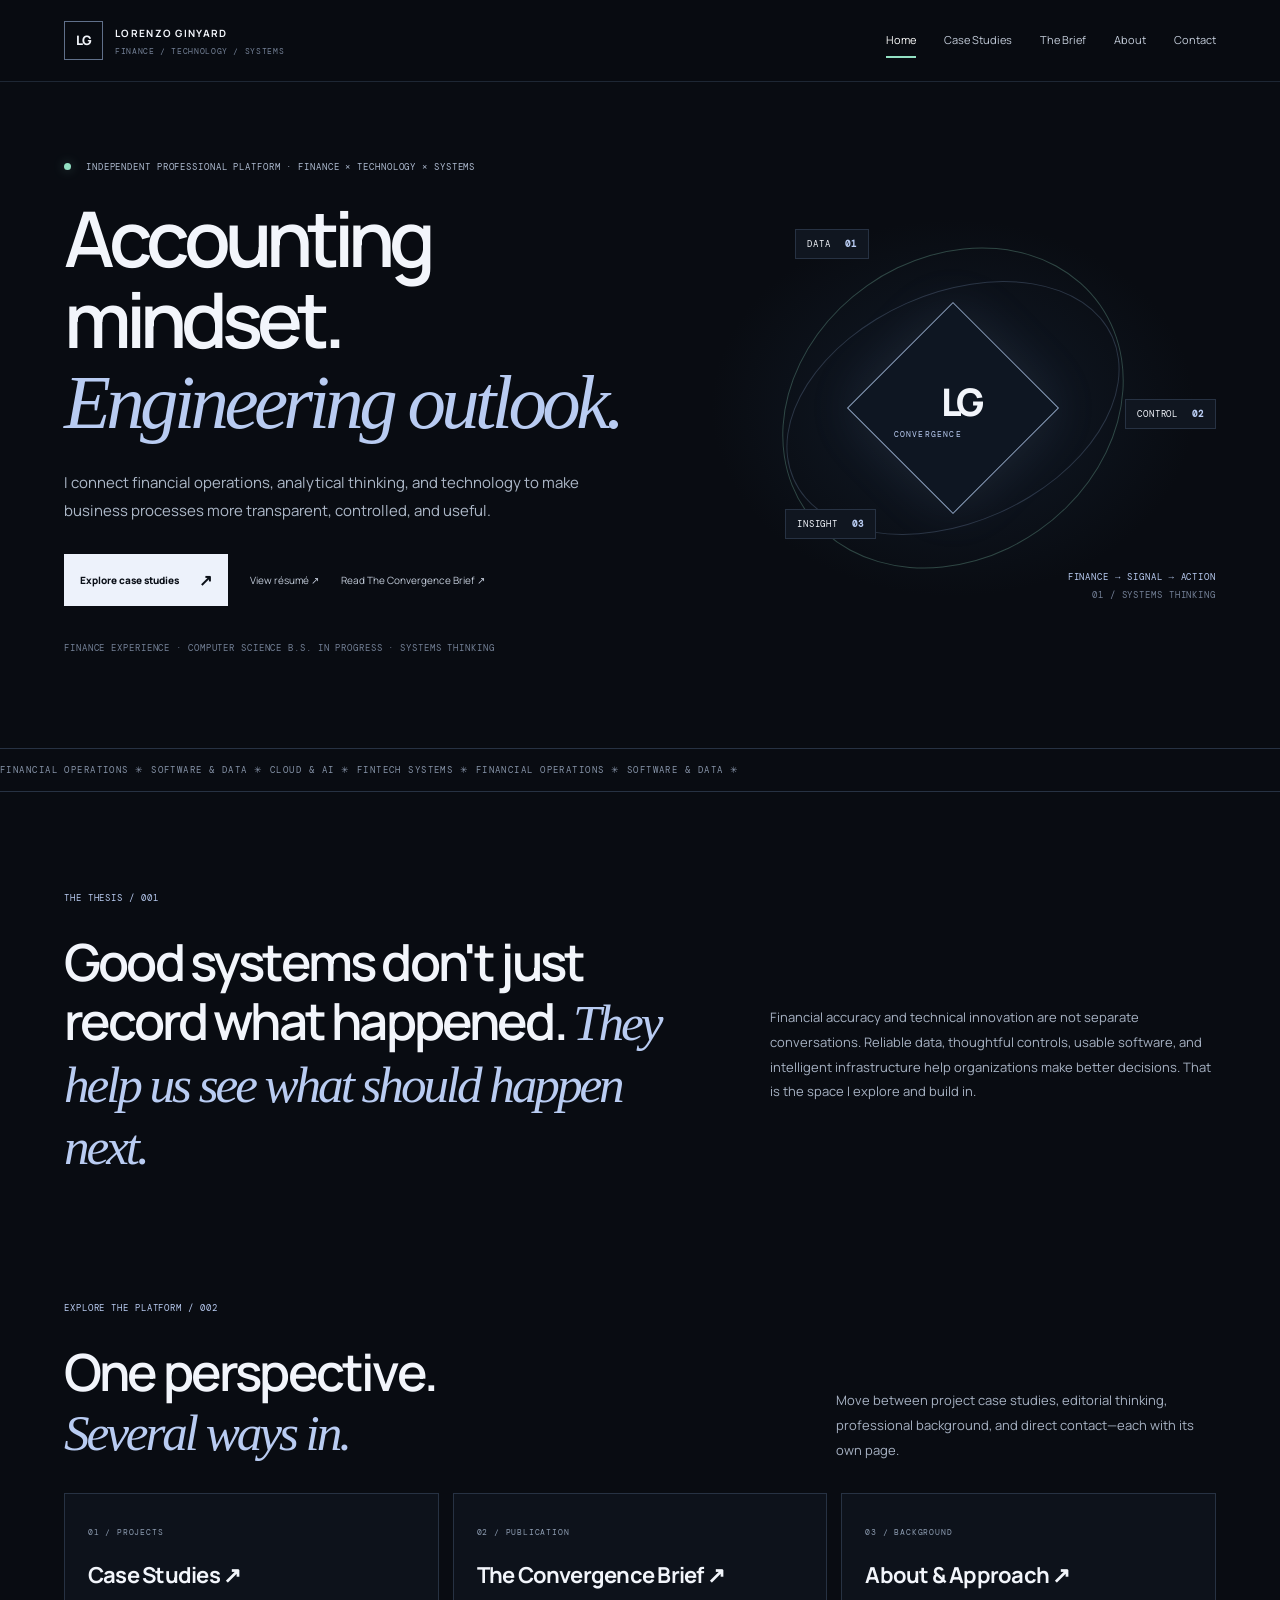
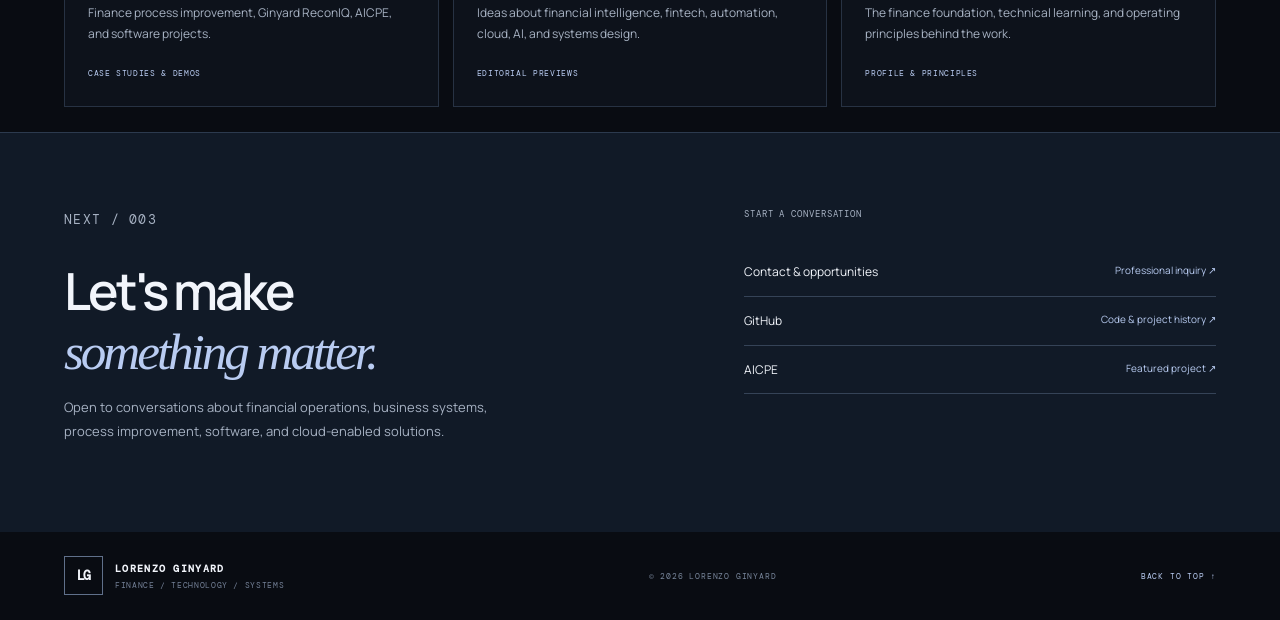
==== commit 39f20702: "Add résumé link to homepage" ====
--- a/index.html
+++ b/index.html
@@ -3,6 +3,6 @@
 <a class="brand" href="./index.html" aria-label="Lorenzo Ginyard home"><span class="brand-mark">LG</span><span><strong>LORENZO GINYARD</strong><small>FINANCE / TECHNOLOGY / SYSTEMS</small></span></a>
 <button class="menu-toggle" type="button" aria-expanded="false" aria-controls="primary-nav">Menu <span>＋</span></button>
 <nav id="primary-nav" class="nav" aria-label="Main navigation">
-<a href="./index.html" data-page="home">Home</a><a href="./work.html" data-page="work">Case Studies</a><a href="./brief.html" data-page="brief">The Brief</g/a><a href="./about.html" data-page="about">About</a><a href="./contact.html" data-page="contact">Contact</a>
+<a href="./index.html" data-page="home">Home</a><a href="./work.html" data-page="work">Case Studies</a><a href="./brief.html" data-page="brief">The Brief</a><a href="./about.html" data-page="about">About</a><a href="./contact.html" data-page="contact">Contact</a>
 </nav></header>
-<main id="main"><section class="hero wrap page-hero" id="top"><div class="hero-copy"><p class="eyebrow"><span class="dot"></span> INDEPENDENT PROFESSIONAL PLATFORM · FINANCE × TECHNOLOGY × SYSTEMS</p><h1>Accounting mindset.<br><em>Engineering outlook.</em></h1><p class="hero-lede">I connect financial operations, analytical thinking, and technology to make business processes more transparent, controlled, and useful.</p><div class="hero-actions"><a class="button button-light" href="./work.html">Explore case studies <span>↗</span></a><a class="text-link" href="./brief.html">Read The Convergence Brief ↗</a></div><p class="hero-foot">FINANCE EXPERIENCE · COMPUTER SCIENCE B.S. IN PROGRESS · SYSTEMS THINKING</p></div><div class="hero-visual" aria-label="Finance to signal to action concept illustration"><div class="orbit orbit-one"></div><div class="orbit orbit-two"></div><div class="core"><span>LG</span><small>CONVERGENCE</small></div><div class="orbit-label label-top">DATA <b>01</b></div><div class="orbit-label label-right">CONTROL <b>02</b></div><div class="orbit-label label-bottom">INSIGHT <b>03</b></div><p class="visual-caption">FINANCE → SIGNAL → ACTION<br><span>01 / SYSTEMS THINKING</span></p></div></section><div class="ticker" aria-hidden="true"><div>FINANCIAL OPERATIONS ✳ SOFTWARE & DATA ✳ CLOUD & AI ✳ FINTECH SYSTEMS ✳ FINANCIAL OPERATIONS ✳ SOFTWARE & DATA ✳</div></div><section class="section wrap"><p class="kicker">THE THESIS / 001</p><div class="thesis-grid"><h2>Good systems don't just record what happened. <em>They help us see what should happen next.</em></h2><p>Financial accuracy and technical innovation are not separate conversations. Reliable data, thoughtful controls, usable software, and intelligent infrastructure help organizations make better decisions. That is the space I explore and build in.</p></div></section><section class="section wrap"><div class="section-heading"><div><p class="kicker">EXPLORE THE PLATFORM / 002</p><h2>One perspective.<br><em>Several ways in.</em></h2></div><p>Move between project case studies, editorial thinking, professional background, and direct contact—each with its own page.</p></div><div class="article-grid"><a class="article-card page-tile" href="./work.html"><p class="article-category">01 / PROJECTS</p><h3>Case Studies ↗</h3><p>Finance process improvement, Ginyard ReconIQ, AICPE, and software projects.</p><span class="article-status">CASE STUDIES & DEMOS</span></a><a class="article-card page-tile" href="./brief.html"><p class="article-category">02 / PUBLICATION</p><h3>The Convergence Brief ↗</h3><p>Ideas about financial intelligence, fintech, automation, cloud, AI, and systems design.</p><span class="article-status">EDITORIAL PREVIEWS</span></a><a class="article-card page-tile" href="./about.html"><p class="article-category">03 / BACKGROUND</p><h3>About & Approach ↗</h3><p>The finance foundation, technical learning, and operating principles behind the work.</p><span class="article-status">PROFILE & PRINCIPLES</span></a></div></section><section class="contact-section"><div class="wrap contact-grid"><div><p class="kicker">NEXT / 003</p><h2>Let's make<br><em>something matter.</em></h2><p>Open to conversations about financial operations, business systems, process improvement, software, and cloud-enabled solutions.</p></div><div class="contact-links"><p class="kicker">START A CONVERSATION</p><a href="./contact.html">Contact & opportunities <span>Professional inquiry ↗</span></a><a href="https://github.com/lnginyard" target="_blank" rel="noreferrer">GitHub <span>Code & project history ↗</span></a><a href="https://aicpe.dev" target="_blank" rel="noreferrer">AICPE <span>Featured project ↗</span></a></div></div></section></main><footer class="footer"><a class="brand" href="./index.html"><span class="brand-mark">LG</span><span><strong>LORENZO GINYARD</strong><small>FINANCE / TECHNOLOGY / SYSTEMS</small></span></a><span>© <span id="year"></span> LORENZO GINYARD</span><a href="#top">BACK TO TOP ↑</a></footer></body></html>+<main id="main"><section class="hero wrap page-hero" id="top"><div class="hero-copy"><p class="eyebrow"><span class="dot"></span> INDEPENDENT PROFESSIONAL PLATFORM · FINANCE × TECHNOLOGY × SYSTEMS</p><h1>Accounting mindset.<br><em>Engineering outlook.</em></h1><p class="hero-lede">I connect financial operations, analytical thinking, and technology to make business processes more transparent, controlled, and useful.</p><div class="hero-actions"><a class="button button-light" href="./work.html">Explore case studies <span>↗</span></a><a class="text-link" href="./resume.html">View résumé ↗</a><a class="text-link" href="./brief.html">Read The Convergence Brief ↗</a></div><p class="hero-foot">FINANCE EXPERIENCE · COMPUTER SCIENCE B.S. IN PROGRESS · SYSTEMS THINKING</p></div><div class="hero-visual" aria-label="Finance to signal to action concept illustration"><div class="orbit orbit-one"></div><div class="orbit orbit-two"></div><div class="core"><span>LG</span><small>CONVERGENCE</small></div><div class="orbit-label label-top">DATA <b>01</b></div><div class="orbit-label label-right">CONTROL <b>02</b></div><div class="orbit-label label-bottom">INSIGHT <b>03</b></div><p class="visual-caption">FINANCE → SIGNAL → ACTION<br><span>01 / SYSTEMS THINKING</span></p></div></section><div class="ticker" aria-hidden="true"><div>FINANCIAL OPERATIONS ✳ SOFTWARE & DATA ✳ CLOUD & AI ✳ FINTECH SYSTEMS ✳ FINANCIAL OPERATIONS ✳ SOFTWARE & DATA ✳</div></div><section class="section wrap"><p class="kicker">THE THESIS / 001</p><div class="thesis-grid"><h2>Good systems don't just record what happened. <em>They help us see what should happen next.</em></h2><p>Financial accuracy and technical innovation are not separate conversations. Reliable data, thoughtful controls, usable software, and intelligent infrastructure help organizations make better decisions. That is the space I explore and build in.</p></div></section><section class="section wrap"><div class="section-heading"><div><p class="kicker">EXPLORE THE PLATFORM / 002</p><h2>One perspective.<br><em>Several ways in.</em></h2></div><p>Move between project case studies, editorial thinking, professional background, and direct contact—each with its own page.</p></div><div class="article-grid"><a class="article-card page-tile" href="./work.html"><p class="article-category">01 / PROJECTS</p><h3>Case Studies ↗</h3><p>Finance process improvement, Ginyard ReconIQ, AICPE, and software projects.</p><span class="article-status">CASE STUDIES & DEMOS</span></a><a class="article-card page-tile" href="./brief.html"><p class="article-category">02 / PUBLICATION</p><h3>The Convergence Brief ↗</h3><p>Ideas about financial intelligence, fintech, automation, cloud, AI, and systems design.</p><span class="article-status">EDITORIAL PREVIEWS</span></a><a class="article-card page-tile" href="./about.html"><p class="article-category">03 / BACKGROUND</p><h3>About & Approach ↗</h3><p>The finance foundation, technical learning, and operating principles behind the work.</p><span class="article-status">PROFILE & PRINCIPLES</span></a></div></section><section class="contact-section"><div class="wrap contact-grid"><div><p class="kicker">NEXT / 003</p><h2>Let's make<br><em>something matter.</em></h2><p>Open to conversations about financial operations, business systems, process improvement, software, and cloud-enabled solutions.</p></div><div class="contact-links"><p class="kicker">START A CONVERSATION</p><a href="./contact.html">Contact & opportunities <span>Professional inquiry ↗</span></a><a href="https://github.com/lnginyard" target="_blank" rel="noreferrer">GitHub <span>Code & project history ↗</span></a><a href="https://aicpe.dev" target="_blank" rel="noreferrer">AICPE <span>Featured project ↗</span></a></div></div></section></main><footer class="footer"><a class="brand" href="./index.html"><span class="brand-mark">LG</span><span><strong>LORENZO GINYARD</strong><small>FINANCE / TECHNOLOGY / SYSTEMS</small></span></a><span>© <span id="year"></span> LORENZO GINYARD</span><a href="#top">BACK TO TOP ↑</a></footer></body></html>
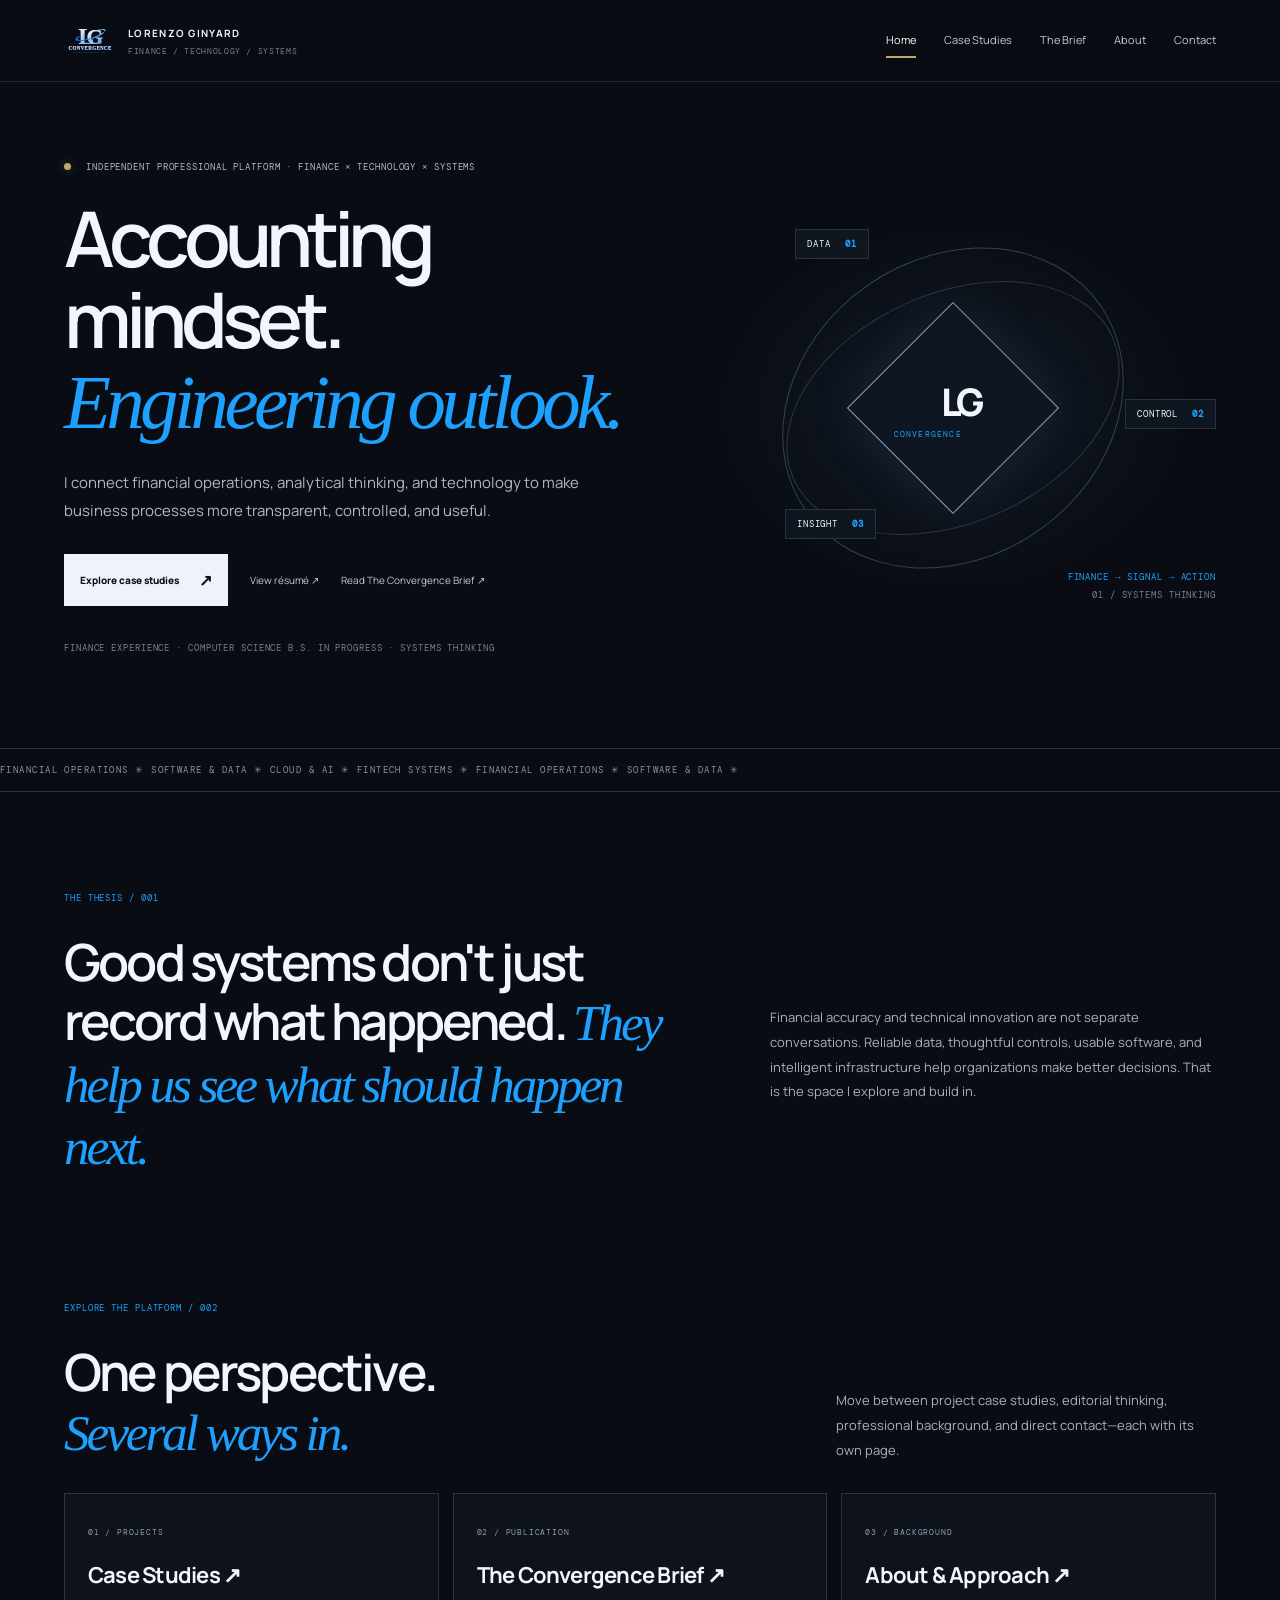
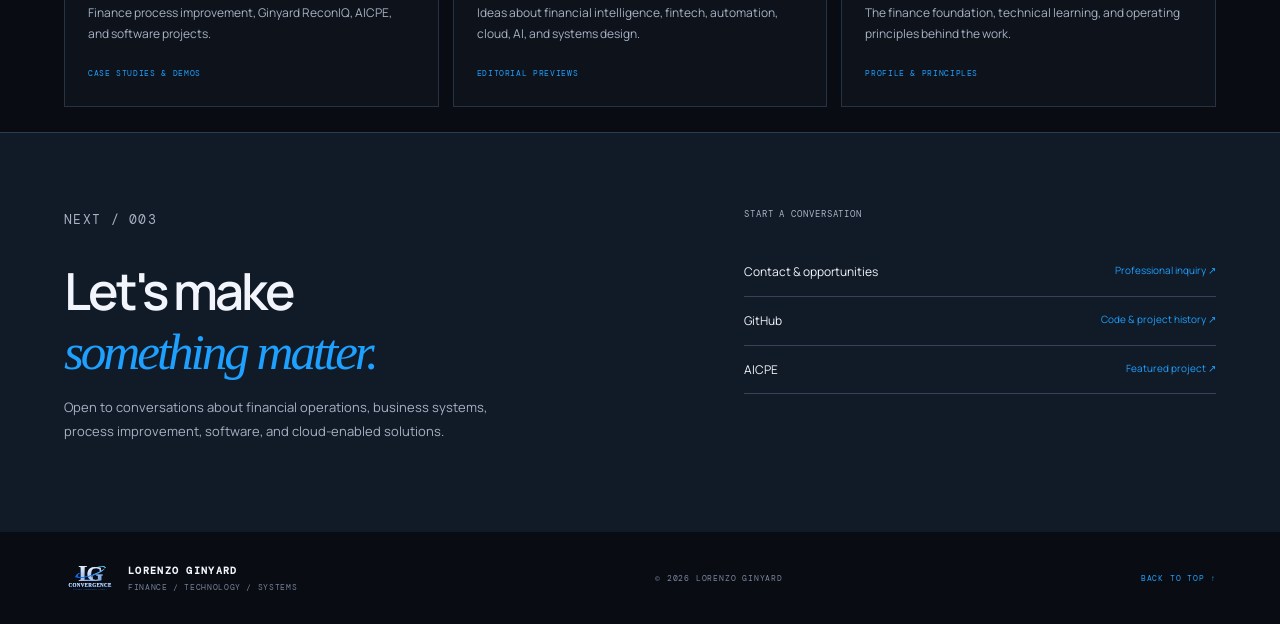
==== commit 17962f66: "Use the approved LG Convergence logo asset" ====
--- a/index.html
+++ b/index.html
@@ -1,8 +1,8 @@
 <!doctype html>
 <html lang="en"><head><meta charset="utf-8"><meta name="viewport" content="width=device-width, initial-scale=1"><meta name="description" content="Lorenzo Ginyard connects financial operations, software, data, and cloud systems to build clearer, more reliable business workflows."><meta name="theme-color" content="#090c12"><title>Finance × Technology × Systems | Lorenzo Ginyard</title><link rel="stylesheet" href="./style.css"><script src="./script.js" defer></script></head><body><a class="skip-link" href="#main">Skip to content</a><header class="site-header">
-<a class="brand" href="./index.html" aria-label="Lorenzo Ginyard home"><span class="brand-mark">LG</span><span><strong>LORENZO GINYARD</strong><small>FINANCE / TECHNOLOGY / SYSTEMS</small></span></a>
+<a class="brand" href="./index.html" aria-label="Lorenzo Ginyard home"><img class="brand-logo" src="./assets/lg-convergence.svg" alt="LG Convergence logo"><span><strong>LORENZO GINYARD</strong><small>FINANCE / TECHNOLOGY / SYSTEMS</small></span></a>
 <button class="menu-toggle" type="button" aria-expanded="false" aria-controls="primary-nav">Menu <span>＋</span></button>
 <nav id="primary-nav" class="nav" aria-label="Main navigation">
 <a href="./index.html" data-page="home">Home</a><a href="./work.html" data-page="work">Case Studies</a><a href="./brief.html" data-page="brief">The Brief</a><a href="./about.html" data-page="about">About</a><a href="./contact.html" data-page="contact">Contact</a>
 </nav></header>
-<main id="main"><section class="hero wrap page-hero" id="top"><div class="hero-copy"><p class="eyebrow"><span class="dot"></span> INDEPENDENT PROFESSIONAL PLATFORM · FINANCE × TECHNOLOGY × SYSTEMS</p><h1>Accounting mindset.<br><em>Engineering outlook.</em></h1><p class="hero-lede">I connect financial operations, analytical thinking, and technology to make business processes more transparent, controlled, and useful.</p><div class="hero-actions"><a class="button button-light" href="./work.html">Explore case studies <span>↗</span></a><a class="text-link" href="./resume.html">View résumé ↗</a><a class="text-link" href="./brief.html">Read The Convergence Brief ↗</a></div><p class="hero-foot">FINANCE EXPERIENCE · COMPUTER SCIENCE B.S. IN PROGRESS · SYSTEMS THINKING</p></div><div class="hero-visual" aria-label="Finance to signal to action concept illustration"><div class="orbit orbit-one"></div><div class="orbit orbit-two"></div><div class="core"><span>LG</span><small>CONVERGENCE</small></div><div class="orbit-label label-top">DATA <b>01</b></div><div class="orbit-label label-right">CONTROL <b>02</b></div><div class="orbit-label label-bottom">INSIGHT <b>03</b></div><p class="visual-caption">FINANCE → SIGNAL → ACTION<br><span>01 / SYSTEMS THINKING</span></p></div></section><div class="ticker" aria-hidden="true"><div>FINANCIAL OPERATIONS ✳ SOFTWARE & DATA ✳ CLOUD & AI ✳ FINTECH SYSTEMS ✳ FINANCIAL OPERATIONS ✳ SOFTWARE & DATA ✳</div></div><section class="section wrap"><p class="kicker">THE THESIS / 001</p><div class="thesis-grid"><h2>Good systems don't just record what happened. <em>They help us see what should happen next.</em></h2><p>Financial accuracy and technical innovation are not separate conversations. Reliable data, thoughtful controls, usable software, and intelligent infrastructure help organizations make better decisions. That is the space I explore and build in.</p></div></section><section class="section wrap"><div class="section-heading"><div><p class="kicker">EXPLORE THE PLATFORM / 002</p><h2>One perspective.<br><em>Several ways in.</em></h2></div><p>Move between project case studies, editorial thinking, professional background, and direct contact—each with its own page.</p></div><div class="article-grid"><a class="article-card page-tile" href="./work.html"><p class="article-category">01 / PROJECTS</p><h3>Case Studies ↗</h3><p>Finance process improvement, Ginyard ReconIQ, AICPE, and software projects.</p><span class="article-status">CASE STUDIES & DEMOS</span></a><a class="article-card page-tile" href="./brief.html"><p class="article-category">02 / PUBLICATION</p><h3>The Convergence Brief ↗</h3><p>Ideas about financial intelligence, fintech, automation, cloud, AI, and systems design.</p><span class="article-status">EDITORIAL PREVIEWS</span></a><a class="article-card page-tile" href="./about.html"><p class="article-category">03 / BACKGROUND</p><h3>About & Approach ↗</h3><p>The finance foundation, technical learning, and operating principles behind the work.</p><span class="article-status">PROFILE & PRINCIPLES</span></a></div></section><section class="contact-section"><div class="wrap contact-grid"><div><p class="kicker">NEXT / 003</p><h2>Let's make<br><em>something matter.</em></h2><p>Open to conversations about financial operations, business systems, process improvement, software, and cloud-enabled solutions.</p></div><div class="contact-links"><p class="kicker">START A CONVERSATION</p><a href="./contact.html">Contact & opportunities <span>Professional inquiry ↗</span></a><a href="https://github.com/lnginyard" target="_blank" rel="noreferrer">GitHub <span>Code & project history ↗</span></a><a href="https://aicpe.dev" target="_blank" rel="noreferrer">AICPE <span>Featured project ↗</span></a></div></div></section></main><footer class="footer"><a class="brand" href="./index.html"><span class="brand-mark">LG</span><span><strong>LORENZO GINYARD</strong><small>FINANCE / TECHNOLOGY / SYSTEMS</small></span></a><span>© <span id="year"></span> LORENZO GINYARD</span><a href="#top">BACK TO TOP ↑</a></footer></body></html>+<main id="main"><section class="hero wrap page-hero" id="top"><div class="hero-copy"><p class="eyebrow"><span class="dot"></span> INDEPENDENT PROFESSIONAL PLATFORM · FINANCE × TECHNOLOGY × SYSTEMS</p><h1>Accounting mindset.<br><em>Engineering outlook.</em></h1><p class="hero-lede">I connect financial operations, analytical thinking, and technology to make business processes more transparent, controlled, and useful.</p><div class="hero-actions"><a class="button button-light" href="./work.html">Explore case studies <span>↗</span></a><a class="text-link" href="./resume.html">View résumé ↗</a><a class="text-link" href="./brief.html">Read The Convergence Brief ↗</a></div><p class="hero-foot">FINANCE EXPERIENCE · COMPUTER SCIENCE B.S. IN PROGRESS · SYSTEMS THINKING</p></div><div class="hero-visual" aria-label="Finance to signal to action concept illustration"><div class="orbit orbit-one"></div><div class="orbit orbit-two"></div><div class="core"><span>LG</span><small>CONVERGENCE</small></div><div class="orbit-label label-top">DATA <b>01</b></div><div class="orbit-label label-right">CONTROL <b>02</b></div><div class="orbit-label label-bottom">INSIGHT <b>03</b></div><p class="visual-caption">FINANCE → SIGNAL → ACTION<br><span>01 / SYSTEMS THINKING</span></p></div></section><div class="ticker" aria-hidden="true"><div>FINANCIAL OPERATIONS ✳ SOFTWARE & DATA ✳ CLOUD & AI ✳ FINTECH SYSTEMS ✳ FINANCIAL OPERATIONS ✳ SOFTWARE & DATA ✳</div></div><section class="section wrap"><p class="kicker">THE THESIS / 001</p><div class="thesis-grid"><h2>Good systems don't just record what happened. <em>They help us see what should happen next.</em></h2><p>Financial accuracy and technical innovation are not separate conversations. Reliable data, thoughtful controls, usable software, and intelligent infrastructure help organizations make better decisions. That is the space I explore and build in.</p></div></section><section class="section wrap"><div class="section-heading"><div><p class="kicker">EXPLORE THE PLATFORM / 002</p><h2>One perspective.<br><em>Several ways in.</em></h2></div><p>Move between project case studies, editorial thinking, professional background, and direct contact—each with its own page.</p></div><div class="article-grid"><a class="article-card page-tile" href="./work.html"><p class="article-category">01 / PROJECTS</p><h3>Case Studies ↗</h3><p>Finance process improvement, Ginyard ReconIQ, AICPE, and software projects.</p><span class="article-status">CASE STUDIES & DEMOS</span></a><a class="article-card page-tile" href="./brief.html"><p class="article-category">02 / PUBLICATION</p><h3>The Convergence Brief ↗</h3><p>Ideas about financial intelligence, fintech, automation, cloud, AI, and systems design.</p><span class="article-status">EDITORIAL PREVIEWS</span></a><a class="article-card page-tile" href="./about.html"><p class="article-category">03 / BACKGROUND</p><h3>About & Approach ↗</h3><p>The finance foundation, technical learning, and operating principles behind the work.</p><span class="article-status">PROFILE & PRINCIPLES</span></a></div></section><section class="contact-section"><div class="wrap contact-grid"><div><p class="kicker">NEXT / 003</p><h2>Let's make<br><em>something matter.</em></h2><p>Open to conversations about financial operations, business systems, process improvement, software, and cloud-enabled solutions.</p></div><div class="contact-links"><p class="kicker">START A CONVERSATION</p><a href="./contact.html">Contact & opportunities <span>Professional inquiry ↗</span></a><a href="https://github.com/lnginyard" target="_blank" rel="noreferrer">GitHub <span>Code & project history ↗</span></a><a href="https://aicpe.dev" target="_blank" rel="noreferrer">AICPE <span>Featured project ↗</span></a></div></div></section></main><footer class="footer"><a class="brand" href="./index.html"><img class="brand-logo" src="./assets/lg-convergence.svg" alt="LG Convergence logo"><span><strong>LORENZO GINYARD</strong><small>FINANCE / TECHNOLOGY / SYSTEMS</small></span></a><span>© <span id="year"></span> LORENZO GINYARD</span><a href="#top">BACK TO TOP ↑</a></footer></body></html>
--- a/style.css
+++ b/style.css
@@ -1,4 +1,4 @@
 @import url('https://fonts.googleapis.com/css2?family=DM+Mono:wght@400;500&family=Manrope:wght@400;500;600;700;800&display=swap');
-:root{color-scheme:dark;--bg:#090c12;--panel:#101620;--panel2:#151e2b;--ink:#f2f5fb;--muted:#a7b2c3;--dim:#748197;--line:#273243;--blue:#b9ccf2;--mint:#93e0c3;--mono:'DM Mono',monospace;--sans:Manrope,Arial,sans-serif}*{box-sizing:border-box}html{scroll-behavior:smooth;scroll-padding-top:100px}body{margin:0;background:var(--bg);color:var(--ink);font-family:var(--sans);line-height:1.65}a{color:inherit;text-decoration:none}button,select{font:inherit}button,a,select{-webkit-tap-highlight-color:transparent}button:focus-visible,a:focus-visible,select:focus-visible{outline:2px solid var(--blue);outline-offset:4px}.wrap{width:min(1200px,90%);margin-inline:auto}.skip-link{position:absolute;left:-999px;top:8px;background:white;color:black;padding:10px;z-index:100}.skip-link:focus{left:8px}.site-header{min-height:82px;padding:0 5%;display:flex;align-items:center;justify-content:space-between;gap:20px;position:sticky;top:0;z-index:30;border-bottom:1px solid #273243b8;background:#090c12ef;backdrop-filter:blur(18px)}.brand{display:flex;align-items:center;gap:12px}.brand-mark{width:39px;height:39px;border:1px solid #60708a;display:grid;place-items:center;font-weight:800;font-size:13px;letter-spacing:-.09em}.brand strong{display:block;font-size:10px;letter-spacing:.13em}.brand small{display:block;margin-top:5px;color:var(--dim);font:8px var(--mono);letter-spacing:.08em}.nav{display:flex;align-items:center;gap:28px;font-size:11px;color:#c3ccda}.nav a:hover,.text-link:hover,.project-link:hover{color:#fff}.nav-cta{border:1px solid #53617a;padding:10px 13px;color:#fff}.menu-toggle{display:none;background:transparent;border:1px solid var(--line);color:white;padding:8px 11px;font-size:11px}.hero{min-height:620px;display:grid;grid-template-columns:1.05fr .95fr;align-items:center;padding:70px 0 85px;gap:45px}.eyebrow,.kicker,.project-meta,.article-category,.art-index,.art-kicker,.visual-caption,.hero-foot,.project-art small,.receipt span,.receipt small,.ledger-metrics small,.demo-top,.demo-toolbar,.table-wrap th,.fine-print,.contact-links .kicker,.contact-links>p{font:9px var(--mono);letter-spacing:.1em}.eyebrow{color:#aebbd0}.dot,.live-dot{display:inline-block;width:7px;height:7px;background:var(--mint);border-radius:50%;box-shadow:0 0 12px #93e0c355;margin-right:9px}.hero h1{font-size:clamp(44px,6vw,78px);letter-spacing:-.075em;line-height:1.05;font-weight:600;margin:25px 0}.hero h1 em,h2 em{font-family:Georgia,serif;font-weight:400;color:var(--blue);letter-spacing:-.06em}.hero-lede{max-width:520px;color:#adb8c8;font-size:15px;line-height:1.9}.hero-actions{display:flex;align-items:center;gap:22px;flex-wrap:wrap;margin-top:28px}.button{display:inline-flex;align-items:center;justify-content:space-between;gap:20px;padding:12px 15px;font-size:10px;font-weight:800;border:1px solid transparent;cursor:pointer}.button span{font-size:16px}.button-light{background:#edf2fb;color:#0b1018}.button-light:hover{background:var(--blue)}.button-outline{border-color:#65738a;color:#e7edf7;background:transparent}.button-outline:hover{background:#e7edf7;color:#101620}.text-link{font-size:10px;color:#c3ccda}.hero-foot{color:var(--dim);margin-top:36px}.hero-visual{height:410px;position:relative;display:grid;place-items:center;isolation:isolate;background:radial-gradient(ellipse at center,#18273a88,transparent 65%)}.orbit{position:absolute;border:1px solid #4a5a7380;border-radius:50%;transform:rotate(-24deg)}.orbit-one{width:350px;height:230px}.orbit-two{width:300px;height:360px;transform:rotate(55deg);border-color:#93e0c344}.core{width:150px;height:150px;border:1px solid #8ca0bd;display:flex;flex-direction:column;align-items:center;justify-content:center;gap:10px;transform:rotate(45deg);background:#0e1622;box-shadow:0 0 55px #8fa8d21c}.core span,.core small{transform:rotate(-45deg)}.core span{font-size:38px;font-weight:800;letter-spacing:-.12em}.core small{font:8px var(--mono);letter-spacing:.15em;color:var(--blue)}.orbit-label{position:absolute;background:#101620;border:1px solid var(--line);padding:8px 11px;font:9px var(--mono);letter-spacing:.1em}.orbit-label b{color:var(--blue);margin-left:8px}.label-top{top:26px;left:20%}.label-right{right:0;top:48%}.label-bottom{bottom:74px;left:18%}.visual-caption{position:absolute;bottom:0;right:0;color:var(--blue);text-align:right;line-height:2}.visual-caption span{color:var(--dim)}.ticker{overflow:hidden;border-block:1px solid var(--line);white-space:nowrap;color:#8794a9;font:9px var(--mono);letter-spacing:.16em;padding:15px 0}.ticker div{min-width:max-content;animation:ticker 38s linear infinite}@keyframes ticker{to{transform:translateX(-30%)}}.section{padding-top:100px;padding-bottom:25px}.kicker{color:var(--blue);margin:0 0 28px}.thesis-grid{display:grid;grid-template-columns:1fr .7fr;gap:70px;align-items:center}.thesis-grid h2,.section-heading h2,.about-grid h2,.principle-grid h2,.contact-grid h2{font-size:clamp(32px,4vw,52px);line-height:1.15;letter-spacing:-.055em;font-weight:600;margin:0}.thesis-grid p,.section-heading>p,.project-body>p,.about-grid p,.principle-grid p,.contact-grid p{color:var(--muted);font-size:13px;line-height:1.9}.section-heading{display:flex;align-items:end;justify-content:space-between;gap:35px;margin-bottom:30px}.section-heading>p{max-width:380px;margin:0}.filters{display:flex;gap:8px;flex-wrap:wrap;margin:25px 0}.filter{background:transparent;border:1px solid var(--line);color:var(--muted);padding:8px 12px;font-size:10px;cursor:pointer}.filter.active,.filter:hover{border-color:#8192ad;background:#172130;color:white}.project-grid{display:grid;grid-template-columns:repeat(2,minmax(0,1fr));gap:18px}.project-card{border:1px solid var(--line);background:#0d121b;min-width:0;transition:border-color .2s,transform .2s}.project-card:hover{border-color:#596b86;transform:translateY(-2px)}.project-card[hidden]{display:none}.project-art{height:220px;position:relative;overflow:hidden;padding:20px;background:#111a27;border-bottom:1px solid var(--line)}.art-kicker,.art-index{position:absolute;color:#8d9bb1;z-index:2}.art-kicker{top:17px;left:18px}.art-index{bottom:17px;left:18px}.receipt-art{background:linear-gradient(135deg,#162433,#0e141d)}.receipt{position:absolute;left:50%;top:52%;transform:translate(-50%,-50%);width:68%;padding:18px;background:#0b1119;border:1px solid #35465d;box-shadow:14px 14px 0 #101d2a}.receipt span{display:block;color:#93a2b8}.receipt strong{font-size:54px;letter-spacing:-.07em;display:block;line-height:1.3}.receipt-line{height:4px;background:#243246;margin:10px 0}.receipt-line i{display:block;height:100%;width:100%;background:var(--mint)}.receipt small{color:var(--dim)}.ledger-art{background:radial-gradient(circle at 70% 30%,#25413e,#111a27 60%)}.ledger-metrics{display:flex;gap:24px;position:absolute;top:75px;left:22px}.ledger-metrics div{display:grid}.ledger-metrics small{color:#9aabbd}.ledger-metrics strong{font-size:29px;letter-spacing:-.06em}.ledger-bars{position:absolute;bottom:48px;right:22px;left:22px;display:flex;align-items:end;gap:9px;height:50px}.ledger-bars i{flex:1;background:#7fcab0;height:60%;opacity:.75}.ledger-bars i:nth-child(2){height:90%}.ledger-bars i:nth-child(3){height:42%}.ledger-bars i:nth-child(4){height:70%}.ledger-bars i:nth-child(5){height:32%;background:#d5a86c}.ai-art{background:radial-gradient(ellipse at center,#163544,#0c121d 70%)}.ai-diagram{display:flex;align-items:center;justify-content:center;gap:8px;position:absolute;inset:0;font:9px var(--mono);color:#c8d8e8}.ai-diagram span{border:1px solid #56748c;padding:10px 12px;background:#101b28}.ai-diagram b{color:var(--mint)}.ai-glow{position:absolute;width:150px;height:150px;right:-40px;top:-60px;background:#60d8c022;filter:blur(22px);border-radius:50%}.commerce-art{background:linear-gradient(135deg,#332b3b,#10151f)}.commerce-window{position:absolute;top:58px;left:18%;width:64%;height:130px;border:1px solid #596175;background:#0e131d;padding:12px;display:flex;gap:8px;align-items:start}.commerce-window>span{width:5px;height:5px;border-radius:50%;background:#a4b6d0}.commerce-product{position:absolute;top:38px;left:14px;width:45%;height:78px;background:linear-gradient(135deg,#7b647f,#272638)}.commerce-product.short{left:56%;background:linear-gradient(135deg,#c9b2a1,#49414b)}.inventory-art{background:linear-gradient(135deg,#192b2c,#0f1721)}.inventory-stack{position:absolute;left:50%;top:52%;transform:translate(-50%,-50%);display:flex;gap:8px;align-items:end}.inventory-stack i{display:block;width:38px;height:82px;border:1px solid #6aa69c;background:linear-gradient(#234c49,#132624);transform:skewY(-14deg)}.inventory-stack i:nth-child(2){height:110px}.inventory-stack i:nth-child(3){height:65px}.inventory-stack i:nth-child(4){height:92px}.security-art{background:radial-gradient(circle at center,#26364a,#101620 65%)}.shield{position:absolute;left:50%;top:50%;transform:translate(-50%,-50%);width:90px;height:100px;display:grid;place-items:center;clip-path:polygon(50% 0,92% 15%,85% 70%,50% 100%,15% 70%,8% 15%);border:0;background:#7e9ebd;color:#0b1119;font-size:36px}.project-body{padding:24px}.project-meta{color:#8493a9;margin:0 0 12px!important;font-size:8px!important}.project-body h3,.article-card h3{font-size:22px;line-height:1.3;letter-spacing:-.035em;margin:0 0 10px}.project-body>p{margin:0 0 15px;font-size:12px}.tags{display:flex;gap:6px;flex-wrap:wrap;margin:18px 0}.tags span{border:1px solid #2b394c;color:#aab7ca;padding:5px 8px;font:8px var(--mono)}.project-body .outcome{border-left:2px solid #526680;padding-left:12px;font-size:11px;color:#c5cedb}.project-link{display:inline-block;margin:9px 16px 0 0;color:var(--blue);font-size:10px}.integrity-note{border-top:1px solid var(--line);padding-top:18px;color:var(--dim);font-size:10px;line-height:1.8;margin-top:25px}.demo-section{margin-top:80px;padding:85px 0;background:#0d131d;border-block:1px solid var(--line)}.demo-shell{border:1px solid #34445a;background:#090e15}.demo-top{display:flex;justify-content:space-between;gap:12px;flex-wrap:wrap;padding:16px 18px;border-bottom:1px solid var(--line);color:#8f9db2}.demo-top>div{color:#dce5f2}.demo-toolbar{display:flex;align-items:center;gap:12px;padding:16px 18px;color:#9eacc0}.demo-toolbar select{background:#121b28;border:1px solid #3a4b61;color:#eef3fa;padding:8px;max-width:180px}.demo-toolbar .button{margin-left:auto}.table-wrap{overflow-x:auto}table{border-collapse:collapse;width:100%;min-width:760px;text-align:left}th,td{padding:13px 15px;border-bottom:1px solid #1f2a39}th{color:#7889a1;font-size:8px}td{font-size:11px;color:#c6d0df}tbody tr{cursor:pointer}tbody tr:hover,tbody tr.selected{background:#151f2d}tbody tr:focus{outline:1px solid var(--blue);outline-offset:-2px}.status{display:inline-block;padding:4px 7px;font:8px var(--mono);border:1px solid #46576d;color:#cbd8e8;white-space:nowrap}.status.matched{border-color:#356e60;color:#9ce2cb}.status.review{border-color:#92774c;color:#f0d2a1}.status.exception{border-color:#925d66;color:#f2b3bb}.demo-bottom{display:flex;align-items:center;justify-content:space-between;gap:18px;padding:16px 18px}.demo-bottom p{font-size:11px;color:#aab7c8;max-width:650px}.demo-count{display:flex;gap:20px}.demo-count span{display:grid}.demo-count small{font:8px var(--mono);color:#7889a1}.demo-count strong{font-size:20px}.fine-print{color:#65738a;font-size:8px;line-height:1.8;margin-top:18px}.article-grid{display:grid;grid-template-columns:repeat(3,minmax(0,1fr));gap:14px}.article-card{border:1px solid var(--line);padding:23px;background:#0d121b}.article-category{color:#8e9db2;font-size:8px;line-height:1.8}.article-card h3{margin-top:22px}.article-card p:not(.article-category){font-size:12px;color:var(--muted);line-height:1.8}.article-status{font:8px var(--mono);color:var(--blue);letter-spacing:.08em}.about-section{margin-top:80px;padding:85px 0;background:#0d131d;border-block:1px solid var(--line)}.about-grid{display:grid;grid-template-columns:.8fr 1.2fr;gap:90px}.about-lede{font-size:18px!important;color:#e1e8f3!important;margin-top:0}.skill-grid{display:grid;grid-template-columns:repeat(2,minmax(0,1fr));gap:12px;margin-top:28px}.skill-grid div{border:1px solid var(--line);padding:14px}.skill-grid small{display:block;font:8px var(--mono);color:var(--blue);margin-bottom:8px}.skill-grid strong{font-size:11px;font-weight:600}.principle-grid{display:grid;grid-template-columns:1.2fr repeat(3,1fr);gap:24px;padding-bottom:95px}.principle-grid>div{border-top:1px solid var(--line);padding-top:18px}.principle-grid>div>b{font:10px var(--mono);color:var(--blue)}.principle-grid h3{font-size:14px;line-height:1.5}.principle-grid p{font-size:11px}.contact-section{background:#111a27;border-top:1px solid #2c3a4e;padding:75px 0}.contact-grid{display:grid;grid-template-columns:1fr .8fr;gap:90px}.contact-grid>div:first-child>p:last-child{max-width:440px}.contact-links>p{font-size:10px;line-height:1.8}.contact-links>a{display:flex;justify-content:space-between;gap:18px;padding:14px 0;border-bottom:1px solid #354357;font-size:12px}.contact-links>a span{font-size:10px;color:var(--blue)}.footer{min-height:88px;display:flex;align-items:center;justify-content:space-between;gap:20px;padding:20px 5%;color:#78869b;font:8px var(--mono);letter-spacing:.1em}.footer .brand{color:var(--ink)}.footer>a:last-child{color:var(--blue)}@media(max-width:850px){.nav{gap:14px}.hero{gap:15px}.hero-visual{transform:scale(.9)}.thesis-grid,.about-grid,.contact-grid{gap:35px}.principle-grid{grid-template-columns:repeat(2,1fr)}.principle-grid h2{grid-column:1/-1}}@media(max-width:680px){.site-header{min-height:72px}.menu-toggle{display:block}.nav{display:none;position:absolute;top:71px;left:0;right:0;padding:18px 5%;background:#0d131d;border-bottom:1px solid var(--line);flex-direction:column;align-items:stretch;gap:0}.nav.open{display:flex}.nav a{padding:12px 0}.nav .nav-cta{padding:12px;margin-top:8px}.hero{grid-template-columns:1fr;padding:60px 0 50px;gap:0}.hero h1{font-size:clamp(43px,11vw,68px)}.hero-visual{height:340px;transform:none}.orbit-one{width:290px;height:190px}.orbit-two{width:240px;height:310px}.core{width:120px;height:120px}.label-right{right:0}.label-top{left:4%}.label-bottom{left:5%;bottom:50px}.section{padding-top:70px}.thesis-grid,.about-grid,.contact-grid{grid-template-columns:1fr;gap:22px}.section-heading{display:block}.section-heading>p{margin-top:16px}.project-grid,.article-grid{grid-template-columns:1fr}.project-art{height:205px}.demo-section{margin-top:55px;padding:65px 0}.demo-toolbar{flex-wrap:wrap}.demo-toolbar .button{margin-left:0}.demo-bottom{align-items:flex-start;flex-direction:column}.about-section{margin-top:50px;padding:65px 0}.skill-grid{grid-template-columns:1fr 1fr}.principle-grid{grid-template-columns:1fr;gap:18px;padding-bottom:65px}.principle-grid h2{grid-column:auto}.contact-section{padding:65px 0}.footer{flex-wrap:wrap}.footer .brand{width:100%}}@media(prefers-reduced-motion:reduce){*,*::before,*::after{scroll-behavior:auto!important;animation-duration:.01ms!important;animation-iteration-count:1!important;transition-duration:.01ms!important}}
+:root{color-scheme:dark;--bg:#090c12;--panel:#101620;--panel2:#151e2b;--ink:#f2f5fb;--muted:#a7b2c3;--dim:#748197;--line:#273243;--primary-accent:#1ea0ff;--secondary-accent:#c6a66a;--mono:'DM Mono',monospace;--sans:Manrope,Arial,sans-serif}*{box-sizing:border-box}html{scroll-behavior:smooth;scroll-padding-top:100px}body{margin:0;background:var(--bg);color:var(--ink);font-family:var(--sans);line-height:1.65}a{color:inherit;text-decoration:none}button,select{font:inherit}button,a,select{-webkit-tap-highlight-color:transparent}button:focus-visible,a:focus-visible,select:focus-visible{outline:2px solid var(--primary-accent);outline-offset:4px}.wrap{width:min(1200px,90%);margin-inline:auto}.skip-link{position:absolute;left:-999px;top:8px;background:white;color:black;padding:10px;z-index:100}.skip-link:focus{left:8px}.site-header{min-height:82px;padding:0 5%;display:flex;align-items:center;justify-content:space-between;gap:20px;position:sticky;top:0;z-index:30;border-bottom:1px solid #273243b8;background:#090c12ef;backdrop-filter:blur(18px)}.brand{display:flex;align-items:center;gap:12px}.brand-logo{width:52px;height:52px;object-fit:contain;display:block;flex:0 0 auto}.brand-mark{width:39px;height:39px;border:1px solid #60708a;display:grid;place-items:center;font-weight:800;font-size:13px;letter-spacing:-.09em}.brand strong{display:block;font-size:10px;letter-spacing:.13em}.brand small{display:block;margin-top:5px;color:var(--dim);font:8px var(--mono);letter-spacing:.08em}.nav{display:flex;align-items:center;gap:28px;font-size:11px;color:#c3ccda}.nav a:hover,.text-link:hover,.project-link:hover{color:#fff}.nav-cta{border:1px solid #53617a;padding:10px 13px;color:#fff}.menu-toggle{display:none;background:transparent;border:1px solid var(--line);color:white;padding:8px 11px;font-size:11px}.hero{min-height:620px;display:grid;grid-template-columns:1.05fr .95fr;align-items:center;padding:70px 0 85px;gap:45px}.eyebrow,.kicker,.project-meta,.article-category,.art-index,.art-kicker,.visual-caption,.hero-foot,.project-art small,.receipt span,.receipt small,.ledger-metrics small,.demo-top,.demo-toolbar,.table-wrap th,.fine-print,.contact-links .kicker,.contact-links>p{font:9px var(--mono);letter-spacing:.1em}.eyebrow{color:#aebbd0}.dot,.live-dot{display:inline-block;width:7px;height:7px;background:var(--secondary-accent);border-radius:50%;box-shadow:0 0 12px #93e0c355;margin-right:9px}.hero h1{font-size:clamp(44px,6vw,78px);letter-spacing:-.075em;line-height:1.05;font-weight:600;margin:25px 0}.hero h1 em,h2 em{font-family:Georgia,serif;font-weight:400;color:var(--primary-accent);letter-spacing:-.06em}.hero-lede{max-width:520px;color:#adb8c8;font-size:15px;line-height:1.9}.hero-actions{display:flex;align-items:center;gap:22px;flex-wrap:wrap;margin-top:28px}.button{display:inline-flex;align-items:center;justify-content:space-between;gap:20px;padding:12px 15px;font-size:10px;font-weight:800;border:1px solid transparent;cursor:pointer}.button span{font-size:16px}.button-light{background:#edf2fb;color:#0b1018}.button-light:hover{background:var(--primary-accent)}.button-outline{border-color:#65738a;color:#e7edf7;background:transparent}.button-outline:hover{background:#e7edf7;color:#101620}.text-link{font-size:10px;color:#c3ccda}.hero-foot{color:var(--dim);margin-top:36px}.hero-visual{height:410px;position:relative;display:grid;place-items:center;isolation:isolate;background:radial-gradient(ellipse at center,#18273a88,transparent 65%)}.orbit{position:absolute;border:1px solid #4a5a7380;border-radius:50%;transform:rotate(-24deg)}.orbit-one{width:350px;height:230px}.orbit-two{width:300px;height:360px;transform:rotate(55deg);border-color:#93e0c344}.core{width:150px;height:150px;border:1px solid #8ca0bd;display:flex;flex-direction:column;align-items:center;justify-content:center;gap:10px;transform:rotate(45deg);background:#0e1622;box-shadow:0 0 55px #8fa8d21c}.core span,.core small{transform:rotate(-45deg)}.core span{font-size:38px;font-weight:800;letter-spacing:-.12em}.core small{font:8px var(--mono);letter-spacing:.15em;color:var(--primary-accent)}.orbit-label{position:absolute;background:#101620;border:1px solid var(--line);padding:8px 11px;font:9px var(--mono);letter-spacing:.1em}.orbit-label b{color:var(--primary-accent);margin-left:8px}.label-top{top:26px;left:20%}.label-right{right:0;top:48%}.label-bottom{bottom:74px;left:18%}.visual-caption{position:absolute;bottom:0;right:0;color:var(--primary-accent);text-align:right;line-height:2}.visual-caption span{color:var(--dim)}.ticker{overflow:hidden;border-block:1px solid var(--line);white-space:nowrap;color:#8794a9;font:9px var(--mono);letter-spacing:.16em;padding:15px 0}.ticker div{min-width:max-content;animation:ticker 38s linear infinite}@keyframes ticker{to{transform:translateX(-30%)}}.section{padding-top:100px;padding-bottom:25px}.kicker{color:var(--primary-accent);margin:0 0 28px}.thesis-grid{display:grid;grid-template-columns:1fr .7fr;gap:70px;align-items:center}.thesis-grid h2,.section-heading h2,.about-grid h2,.principle-grid h2,.contact-grid h2{font-size:clamp(32px,4vw,52px);line-height:1.15;letter-spacing:-.055em;font-weight:600;margin:0}.thesis-grid p,.section-heading>p,.project-body>p,.about-grid p,.principle-grid p,.contact-grid p{color:var(--muted);font-size:13px;line-height:1.9}.section-heading{display:flex;align-items:end;justify-content:space-between;gap:35px;margin-bottom:30px}.section-heading>p{max-width:380px;margin:0}.filters{display:flex;gap:8px;flex-wrap:wrap;margin:25px 0}.filter{background:transparent;border:1px solid var(--line);color:var(--muted);padding:8px 12px;font-size:10px;cursor:pointer}.filter.active,.filter:hover{border-color:#8192ad;background:#172130;color:white}.project-grid{display:grid;grid-template-columns:repeat(2,minmax(0,1fr));gap:18px}.project-card{border:1px solid var(--line);background:#0d121b;min-width:0;transition:border-color .2s,transform .2s}.project-card:hover{border-color:#596b86;transform:translateY(-2px)}.project-card[hidden]{display:none}.project-art{height:220px;position:relative;overflow:hidden;padding:20px;background:#111a27;border-bottom:1px solid var(--line)}.art-kicker,.art-index{position:absolute;color:#8d9bb1;z-index:2}.art-kicker{top:17px;left:18px}.art-index{bottom:17px;left:18px}.receipt-art{background:linear-gradient(135deg,#162433,#0e141d)}.receipt{position:absolute;left:50%;top:52%;transform:translate(-50%,-50%);width:68%;padding:18px;background:#0b1119;border:1px solid #35465d;box-shadow:14px 14px 0 #101d2a}.receipt span{display:block;color:#93a2b8}.receipt strong{font-size:54px;letter-spacing:-.07em;display:block;line-height:1.3}.receipt-line{height:4px;background:#243246;margin:10px 0}.receipt-line i{display:block;height:100%;width:100%;background:var(--secondary-accent)}.receipt small{color:var(--dim)}.ledger-art{background:radial-gradient(circle at 70% 30%,#25413e,#111a27 60%)}.ledger-metrics{display:flex;gap:24px;position:absolute;top:75px;left:22px}.ledger-metrics div{display:grid}.ledger-metrics small{color:#9aabbd}.ledger-metrics strong{font-size:29px;letter-spacing:-.06em}.ledger-bars{position:absolute;bottom:48px;right:22px;left:22px;display:flex;align-items:end;gap:9px;height:50px}.ledger-bars i{flex:1;background:#7fcab0;height:60%;opacity:.75}.ledger-bars i:nth-child(2){height:90%}.ledger-bars i:nth-child(3){height:42%}.ledger-bars i:nth-child(4){height:70%}.ledger-bars i:nth-child(5){height:32%;background:#d5a86c}.ai-art{background:radial-gradient(ellipse at center,#163544,#0c121d 70%)}.ai-diagram{display:flex;align-items:center;justify-content:center;gap:8px;position:absolute;inset:0;font:9px var(--mono);color:#c8d8e8}.ai-diagram span{border:1px solid #56748c;padding:10px 12px;background:#101b28}.ai-diagram b{color:var(--secondary-accent)}.ai-glow{position:absolute;width:150px;height:150px;right:-40px;top:-60px;background:#60d8c022;filter:blur(22px);border-radius:50%}.commerce-art{background:linear-gradient(135deg,#332b3b,#10151f)}.commerce-window{position:absolute;top:58px;left:18%;width:64%;height:130px;border:1px solid #596175;background:#0e131d;padding:12px;display:flex;gap:8px;align-items:start}.commerce-window>span{width:5px;height:5px;border-radius:50%;background:#a4b6d0}.commerce-product{position:absolute;top:38px;left:14px;width:45%;height:78px;background:linear-gradient(135deg,#7b647f,#272638)}.commerce-product.short{left:56%;background:linear-gradient(135deg,#c9b2a1,#49414b)}.inventory-art{background:linear-gradient(135deg,#192b2c,#0f1721)}.inventory-stack{position:absolute;left:50%;top:52%;transform:translate(-50%,-50%);display:flex;gap:8px;align-items:end}.inventory-stack i{display:block;width:38px;height:82px;border:1px solid #6aa69c;background:linear-gradient(#234c49,#132624);transform:skewY(-14deg)}.inventory-stack i:nth-child(2){height:110px}.inventory-stack i:nth-child(3){height:65px}.inventory-stack i:nth-child(4){height:92px}.security-art{background:radial-gradient(circle at center,#26364a,#101620 65%)}.shield{position:absolute;left:50%;top:50%;transform:translate(-50%,-50%);width:90px;height:100px;display:grid;place-items:center;clip-path:polygon(50% 0,92% 15%,85% 70%,50% 100%,15% 70%,8% 15%);border:0;background:#7e9ebd;color:#0b1119;font-size:36px}.project-body{padding:24px}.project-meta{color:#8493a9;margin:0 0 12px!important;font-size:8px!important}.project-body h3,.article-card h3{font-size:22px;line-height:1.3;letter-spacing:-.035em;margin:0 0 10px}.project-body>p{margin:0 0 15px;font-size:12px}.tags{display:flex;gap:6px;flex-wrap:wrap;margin:18px 0}.tags span{border:1px solid #2b394c;color:#aab7ca;padding:5px 8px;font:8px var(--mono)}.project-body .outcome{border-left:2px solid #526680;padding-left:12px;font-size:11px;color:#c5cedb}.project-link{display:inline-block;margin:9px 16px 0 0;color:var(--primary-accent);font-size:10px}.integrity-note{border-top:1px solid var(--line);padding-top:18px;color:var(--dim);font-size:10px;line-height:1.8;margin-top:25px}.demo-section{margin-top:80px;padding:85px 0;background:#0d131d;border-block:1px solid var(--line)}.demo-shell{border:1px solid #34445a;background:#090e15}.demo-top{display:flex;justify-content:space-between;gap:12px;flex-wrap:wrap;padding:16px 18px;border-bottom:1px solid var(--line);color:#8f9db2}.demo-top>div{color:#dce5f2}.demo-toolbar{display:flex;align-items:center;gap:12px;padding:16px 18px;color:#9eacc0}.demo-toolbar select{background:#121b28;border:1px solid #3a4b61;color:#eef3fa;padding:8px;max-width:180px}.demo-toolbar .button{margin-left:auto}.table-wrap{overflow-x:auto}table{border-collapse:collapse;width:100%;min-width:760px;text-align:left}th,td{padding:13px 15px;border-bottom:1px solid #1f2a39}th{color:#7889a1;font-size:8px}td{font-size:11px;color:#c6d0df}tbody tr{cursor:pointer}tbody tr:hover,tbody tr.selected{background:#151f2d}tbody tr:focus{outline:1px solid var(--primary-accent);outline-offset:-2px}.status{display:inline-block;padding:4px 7px;font:8px var(--mono);border:1px solid #46576d;color:#cbd8e8;white-space:nowrap}.status.matched{border-color:#356e60;color:#9ce2cb}.status.review{border-color:#92774c;color:#f0d2a1}.status.exception{border-color:#925d66;color:#f2b3bb}.demo-bottom{display:flex;align-items:center;justify-content:space-between;gap:18px;padding:16px 18px}.demo-bottom p{font-size:11px;color:#aab7c8;max-width:650px}.demo-count{display:flex;gap:20px}.demo-count span{display:grid}.demo-count small{font:8px var(--mono);color:#7889a1}.demo-count strong{font-size:20px}.fine-print{color:#65738a;font-size:8px;line-height:1.8;margin-top:18px}.article-grid{display:grid;grid-template-columns:repeat(3,minmax(0,1fr));gap:14px}.article-card{border:1px solid var(--line);padding:23px;background:#0d121b}.article-category{color:#8e9db2;font-size:8px;line-height:1.8}.article-card h3{margin-top:22px}.article-card p:not(.article-category){font-size:12px;color:var(--muted);line-height:1.8}.article-status{font:8px var(--mono);color:var(--primary-accent);letter-spacing:.08em}.about-section{margin-top:80px;padding:85px 0;background:#0d131d;border-block:1px solid var(--line)}.about-grid{display:grid;grid-template-columns:.8fr 1.2fr;gap:90px}.about-lede{font-size:18px!important;color:#e1e8f3!important;margin-top:0}.skill-grid{display:grid;grid-template-columns:repeat(2,minmax(0,1fr));gap:12px;margin-top:28px}.skill-grid div{border:1px solid var(--line);padding:14px}.skill-grid small{display:block;font:8px var(--mono);color:var(--primary-accent);margin-bottom:8px}.skill-grid strong{font-size:11px;font-weight:600}.principle-grid{display:grid;grid-template-columns:1.2fr repeat(3,1fr);gap:24px;padding-bottom:95px}.principle-grid>div{border-top:1px solid var(--line);padding-top:18px}.principle-grid>div>b{font:10px var(--mono);color:var(--primary-accent)}.principle-grid h3{font-size:14px;line-height:1.5}.principle-grid p{font-size:11px}.contact-section{background:#111a27;border-top:1px solid #2c3a4e;padding:75px 0}.contact-grid{display:grid;grid-template-columns:1fr .8fr;gap:90px}.contact-grid>div:first-child>p:last-child{max-width:440px}.contact-links>p{font-size:10px;line-height:1.8}.contact-links>a{display:flex;justify-content:space-between;gap:18px;padding:14px 0;border-bottom:1px solid #354357;font-size:12px}.contact-links>a span{font-size:10px;color:var(--primary-accent)}.footer{min-height:88px;display:flex;align-items:center;justify-content:space-between;gap:20px;padding:20px 5%;color:#78869b;font:8px var(--mono);letter-spacing:.1em}.footer .brand{color:var(--ink)}.footer>a:last-child{color:var(--primary-accent)}@media(max-width:850px){.nav{gap:14px}.hero{gap:15px}.hero-visual{transform:scale(.9)}.thesis-grid,.about-grid,.contact-grid{gap:35px}.principle-grid{grid-template-columns:repeat(2,1fr)}.principle-grid h2{grid-column:1/-1}}@media(max-width:680px){.site-header{min-height:72px}.menu-toggle{display:block}.nav{display:none;position:absolute;top:71px;left:0;right:0;padding:18px 5%;background:#0d131d;border-bottom:1px solid var(--line);flex-direction:column;align-items:stretch;gap:0}.nav.open{display:flex}.nav a{padding:12px 0}.nav .nav-cta{padding:12px;margin-top:8px}.hero{grid-template-columns:1fr;padding:60px 0 50px;gap:0}.hero h1{font-size:clamp(43px,11vw,68px)}.hero-visual{height:340px;transform:none}.orbit-one{width:290px;height:190px}.orbit-two{width:240px;height:310px}.core{width:120px;height:120px}.label-right{right:0}.label-top{left:4%}.label-bottom{left:5%;bottom:50px}.section{padding-top:70px}.thesis-grid,.about-grid,.contact-grid{grid-template-columns:1fr;gap:22px}.section-heading{display:block}.section-heading>p{margin-top:16px}.project-grid,.article-grid{grid-template-columns:1fr}.project-art{height:205px}.demo-section{margin-top:55px;padding:65px 0}.demo-toolbar{flex-wrap:wrap}.demo-toolbar .button{margin-left:0}.demo-bottom{align-items:flex-start;flex-direction:column}.about-section{margin-top:50px;padding:65px 0}.skill-grid{grid-template-columns:1fr 1fr}.principle-grid{grid-template-columns:1fr;gap:18px;padding-bottom:65px}.principle-grid h2{grid-column:auto}.contact-section{padding:65px 0}.footer{flex-wrap:wrap}.footer .brand{width:100%}}@media(prefers-reduced-motion:reduce){*,*::before,*::after{scroll-behavior:auto!important;animation-duration:.01ms!important;animation-iteration-count:1!important;transition-duration:.01ms!important}}
 /* Multi-page navigation and page introductions */
-.nav a.current-page{color:#fff;position:relative}.nav a.current-page::after{content:"";position:absolute;left:0;right:0;bottom:-8px;height:2px;background:var(--mint)}.page-hero{min-height:580px}.page-intro{padding-top:90px;padding-bottom:25px;min-height:300px}.page-intro h1{font-size:clamp(44px,7vw,78px);line-height:1.08;letter-spacing:-.07em;font-weight:600;margin:18px 0}.page-intro h1 em{font-family:Georgia,serif;font-weight:400;color:var(--blue);letter-spacing:-.06em}.page-intro>p:last-child{max-width:700px;color:var(--muted);font-size:15px;line-height:1.9}.page-tile{display:block;transition:border-color .2s,transform .2s}.page-tile:hover{border-color:#687c98;transform:translateY(-3px)}.page-tile h3{color:var(--ink)}.page-tile .article-status{display:inline-block;margin-top:8px}@media(max-width:680px){.nav a.current-page::after{display:none}.page-intro{padding-top:60px;min-height:260px}.page-intro h1{font-size:clamp(42px,11vw,64px)}}
+.nav a.current-page{color:#fff;position:relative}.nav a.current-page::after{content:"";position:absolute;left:0;right:0;bottom:-8px;height:2px;background:var(--secondary-accent)}.page-hero{min-height:580px}.page-intro{padding-top:90px;padding-bottom:25px;min-height:300px}.page-intro h1{font-size:clamp(44px,7vw,78px);line-height:1.08;letter-spacing:-.07em;font-weight:600;margin:18px 0}.page-intro h1 em{font-family:Georgia,serif;font-weight:400;color:var(--primary-accent);letter-spacing:-.06em}.page-intro>p:last-child{max-width:700px;color:var(--muted);font-size:15px;line-height:1.9}.page-tile{display:block;transition:border-color .2s,transform .2s}.page-tile:hover{border-color:#687c98;transform:translateY(-3px)}.page-tile h3{color:var(--ink)}.page-tile .article-status{display:inline-block;margin-top:8px}@media(max-width:680px){.nav a.current-page::after{display:none}.page-intro{padding-top:60px;min-height:260px}.page-intro h1{font-size:clamp(42px,11vw,64px)}}
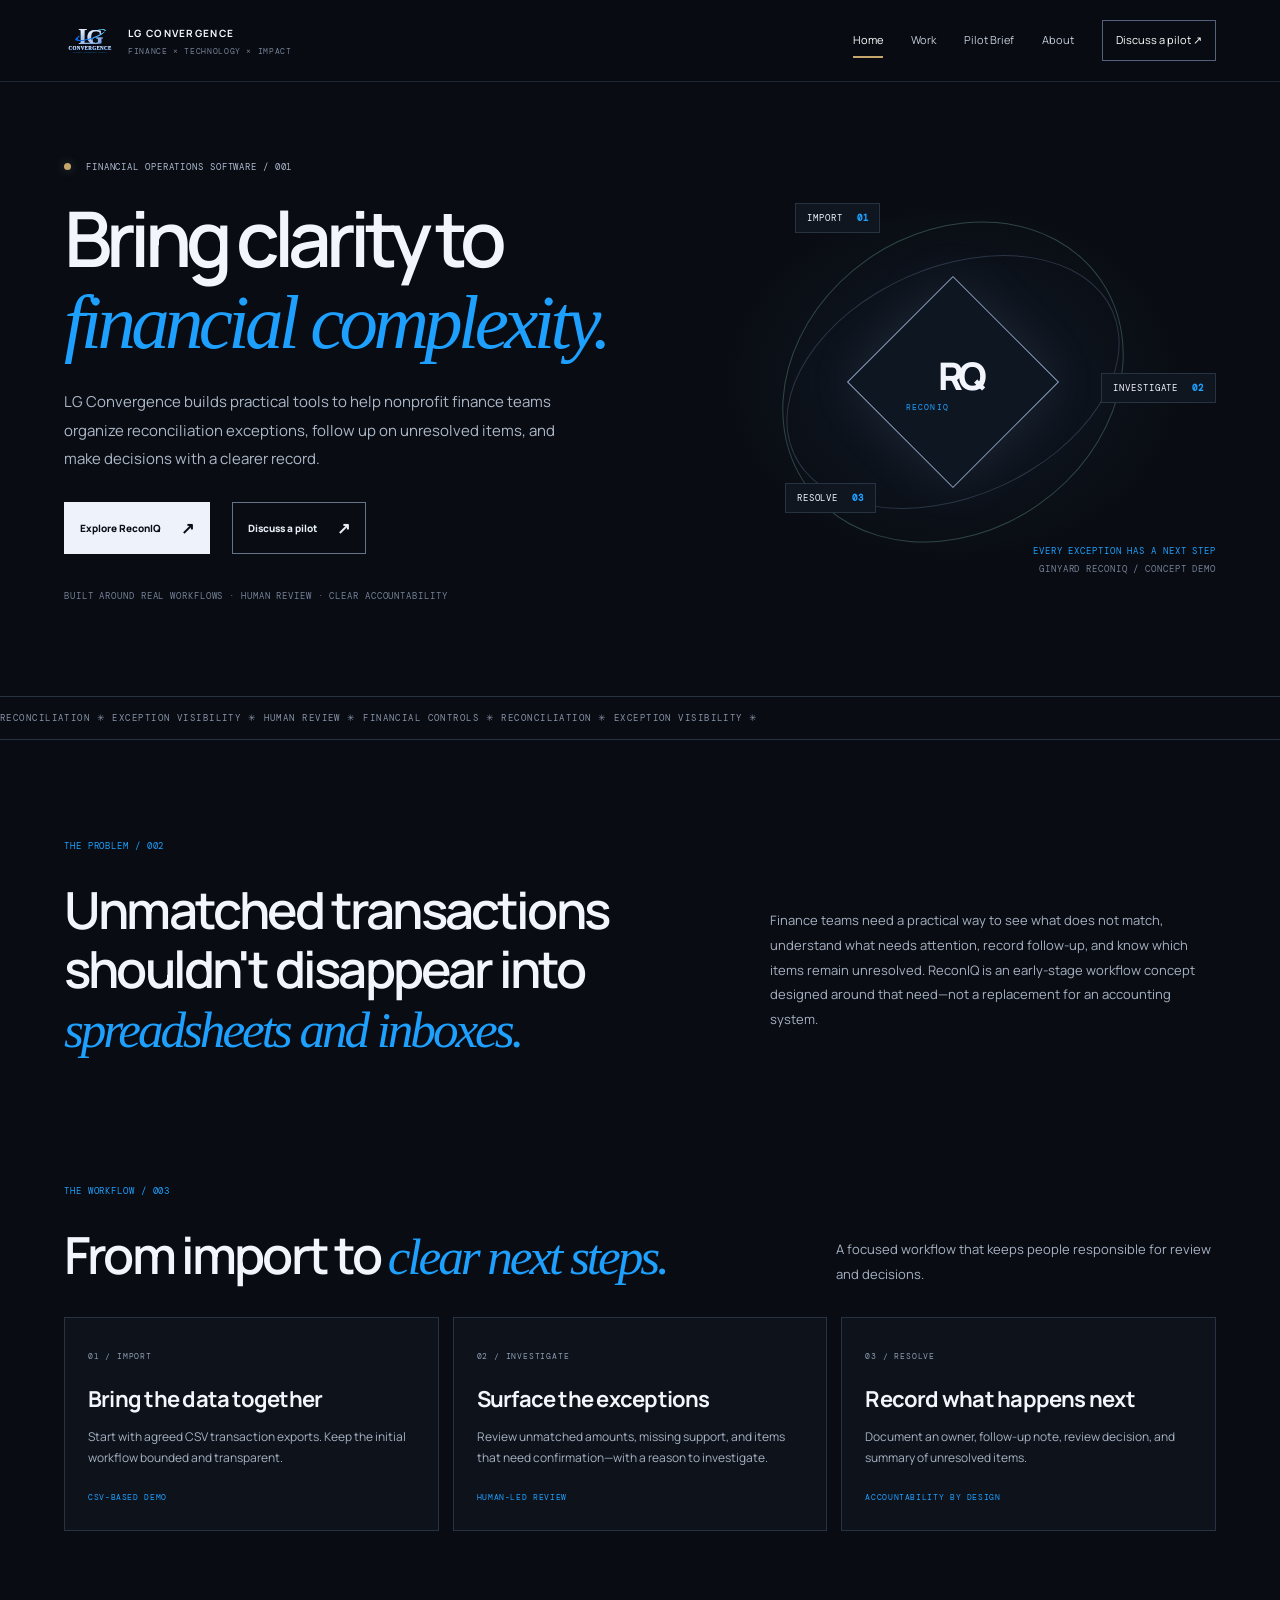
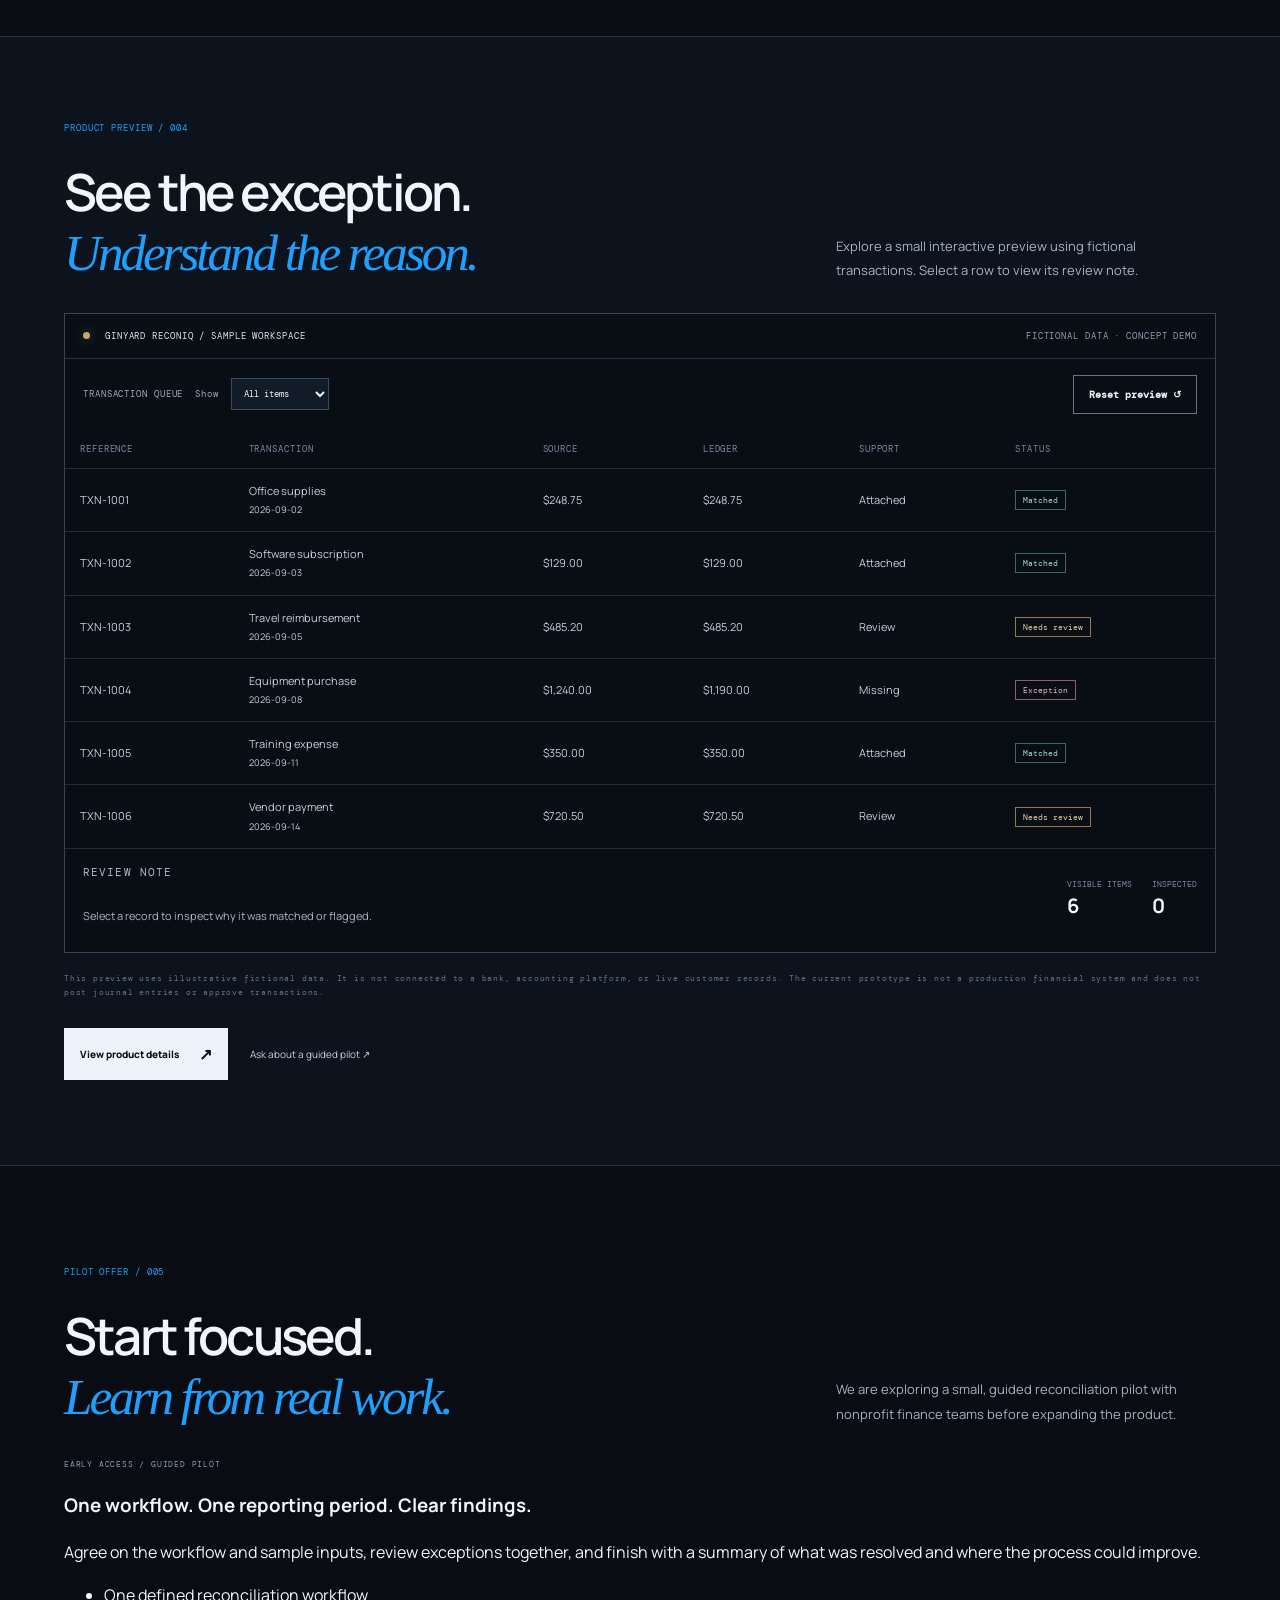
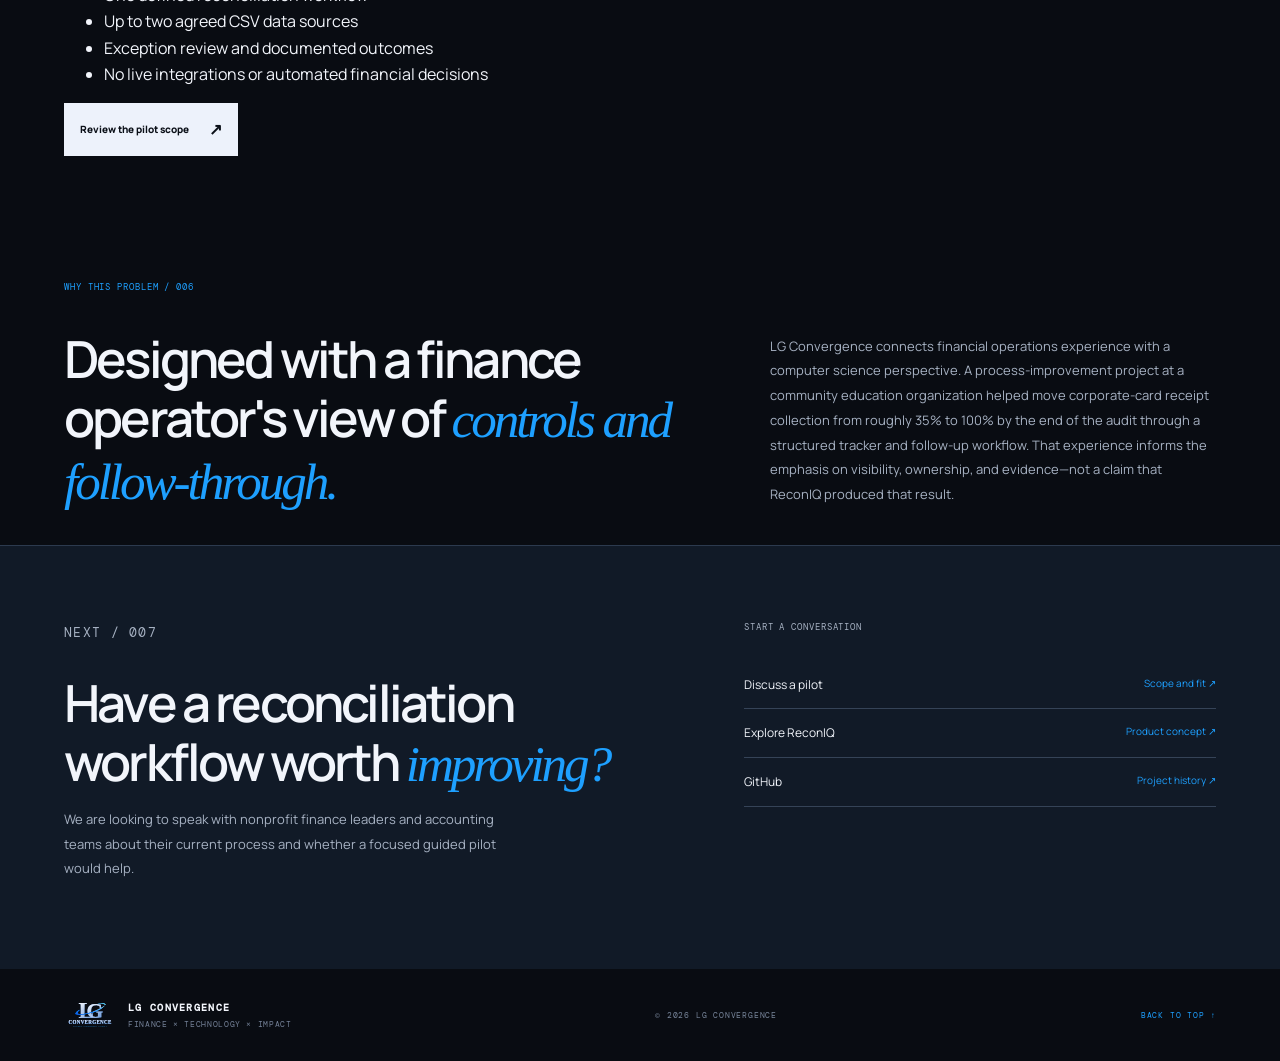
==== commit d4782a25: "Position homepage around ReconIQ nonprofit pilot" ====
--- a/index.html
+++ b/index.html
@@ -1,8 +1,32 @@
 <!doctype html>
-<html lang="en"><head><meta charset="utf-8"><meta name="viewport" content="width=device-width, initial-scale=1"><meta name="description" content="Lorenzo Ginyard connects financial operations, software, data, and cloud systems to build clearer, more reliable business workflows."><meta name="theme-color" content="#090c12"><title>Finance × Technology × Systems | Lorenzo Ginyard</title><link rel="stylesheet" href="./style.css"><script src="./script.js" defer></script></head><body><a class="skip-link" href="#main">Skip to content</a><header class="site-header">
-<a class="brand" href="./index.html" aria-label="Lorenzo Ginyard home"><img class="brand-logo" src="./assets/lg-convergence.svg" alt="LG Convergence logo"><span><strong>LORENZO GINYARD</strong><small>FINANCE / TECHNOLOGY / SYSTEMS</small></span></a>
+<html lang="en">
+<head>
+<meta charset="utf-8"><meta name="viewport" content="width=device-width, initial-scale=1">
+<meta name="description" content="LG Convergence builds practical financial operations software to help nonprofit finance teams manage reconciliation exceptions and improve operational clarity.">
+<meta name="theme-color" content="#090c12"><title>LG Convergence | Financial Operations, Made Clear</title>
+<link rel="stylesheet" href="./style.css"><script src="./script.js" defer></script>
+</head>
+<body><a class="skip-link" href="#main">Skip to content</a>
+<header class="site-header">
+<a class="brand" href="./index.html" aria-label="LG Convergence home"><img class="brand-logo" src="./assets/lg-convergence.svg" alt="LG Convergence logo"><span><strong>LG CONVERGENCE</strong><small>FINANCE × TECHNOLOGY × IMPACT</small></span></a>
 <button class="menu-toggle" type="button" aria-expanded="false" aria-controls="primary-nav">Menu <span>＋</span></button>
-<nav id="primary-nav" class="nav" aria-label="Main navigation">
-<a href="./index.html" data-page="home">Home</a><a href="./work.html" data-page="work">Case Studies</a><a href="./brief.html" data-page="brief">The Brief</a><a href="./about.html" data-page="about">About</a><a href="./contact.html" data-page="contact">Contact</a>
-</nav></header>
-<main id="main"><section class="hero wrap page-hero" id="top"><div class="hero-copy"><p class="eyebrow"><span class="dot"></span> INDEPENDENT PROFESSIONAL PLATFORM · FINANCE × TECHNOLOGY × SYSTEMS</p><h1>Accounting mindset.<br><em>Engineering outlook.</em></h1><p class="hero-lede">I connect financial operations, analytical thinking, and technology to make business processes more transparent, controlled, and useful.</p><div class="hero-actions"><a class="button button-light" href="./work.html">Explore case studies <span>↗</span></a><a class="text-link" href="./resume.html">View résumé ↗</a><a class="text-link" href="./brief.html">Read The Convergence Brief ↗</a></div><p class="hero-foot">FINANCE EXPERIENCE · COMPUTER SCIENCE B.S. IN PROGRESS · SYSTEMS THINKING</p></div><div class="hero-visual" aria-label="Finance to signal to action concept illustration"><div class="orbit orbit-one"></div><div class="orbit orbit-two"></div><div class="core"><span>LG</span><small>CONVERGENCE</small></div><div class="orbit-label label-top">DATA <b>01</b></div><div class="orbit-label label-right">CONTROL <b>02</b></div><div class="orbit-label label-bottom">INSIGHT <b>03</b></div><p class="visual-caption">FINANCE → SIGNAL → ACTION<br><span>01 / SYSTEMS THINKING</span></p></div></section><div class="ticker" aria-hidden="true"><div>FINANCIAL OPERATIONS ✳ SOFTWARE & DATA ✳ CLOUD & AI ✳ FINTECH SYSTEMS ✳ FINANCIAL OPERATIONS ✳ SOFTWARE & DATA ✳</div></div><section class="section wrap"><p class="kicker">THE THESIS / 001</p><div class="thesis-grid"><h2>Good systems don't just record what happened. <em>They help us see what should happen next.</em></h2><p>Financial accuracy and technical innovation are not separate conversations. Reliable data, thoughtful controls, usable software, and intelligent infrastructure help organizations make better decisions. That is the space I explore and build in.</p></div></section><section class="section wrap"><div class="section-heading"><div><p class="kicker">EXPLORE THE PLATFORM / 002</p><h2>One perspective.<br><em>Several ways in.</em></h2></div><p>Move between project case studies, editorial thinking, professional background, and direct contact—each with its own page.</p></div><div class="article-grid"><a class="article-card page-tile" href="./work.html"><p class="article-category">01 / PROJECTS</p><h3>Case Studies ↗</h3><p>Finance process improvement, Ginyard ReconIQ, AICPE, and software projects.</p><span class="article-status">CASE STUDIES & DEMOS</span></a><a class="article-card page-tile" href="./brief.html"><p class="article-category">02 / PUBLICATION</p><h3>The Convergence Brief ↗</h3><p>Ideas about financial intelligence, fintech, automation, cloud, AI, and systems design.</p><span class="article-status">EDITORIAL PREVIEWS</span></a><a class="article-card page-tile" href="./about.html"><p class="article-category">03 / BACKGROUND</p><h3>About & Approach ↗</h3><p>The finance foundation, technical learning, and operating principles behind the work.</p><span class="article-status">PROFILE & PRINCIPLES</span></a></div></section><section class="contact-section"><div class="wrap contact-grid"><div><p class="kicker">NEXT / 003</p><h2>Let's make<br><em>something matter.</em></h2><p>Open to conversations about financial operations, business systems, process improvement, software, and cloud-enabled solutions.</p></div><div class="contact-links"><p class="kicker">START A CONVERSATION</p><a href="./contact.html">Contact & opportunities <span>Professional inquiry ↗</span></a><a href="https://github.com/lnginyard" target="_blank" rel="noreferrer">GitHub <span>Code & project history ↗</span></a><a href="https://aicpe.dev" target="_blank" rel="noreferrer">AICPE <span>Featured project ↗</span></a></div></div></section></main><footer class="footer"><a class="brand" href="./index.html"><img class="brand-logo" src="./assets/lg-convergence.svg" alt="LG Convergence logo"><span><strong>LORENZO GINYARD</strong><small>FINANCE / TECHNOLOGY / SYSTEMS</small></span></a><span>© <span id="year"></span> LORENZO GINYARD</span><a href="#top">BACK TO TOP ↑</a></footer></body></html>+<nav id="primary-nav" class="nav" aria-label="Main navigation"><a href="./index.html" data-page="home">Home</a><a href="./work.html" data-page="work">Work</a><a href="./brief.html" data-page="brief">Pilot Brief</a><a href="./about.html" data-page="about">About</a><a href="./contact.html" data-page="contact" class="nav-cta">Discuss a pilot ↗</a></nav>
+</header>
+<main id="main">
+<section class="hero wrap page-hero reconiq-hero" id="top">
+<div class="hero-copy"><p class="eyebrow"><span class="dot"></span> FINANCIAL OPERATIONS SOFTWARE / 001</p>
+<h1>Bring clarity to<br><em>financial complexity.</em></h1>
+<p class="hero-lede">LG Convergence builds practical tools to help nonprofit finance teams organize reconciliation exceptions, follow up on unresolved items, and make decisions with a clearer record.</p>
+<div class="hero-actions"><a class="button button-light" href="./work.html#reconiq">Explore ReconIQ <span>↗</span></a><a class="button button-outline" href="./contact.html">Discuss a pilot <span>↗</span></a></div>
+<p class="hero-foot">BUILT AROUND REAL WORKFLOWS · HUMAN REVIEW · CLEAR ACCOUNTABILITY</p></div>
+<div class="hero-visual reconiq-visual" aria-label="Abstract financial operations workflow illustration"><div class="orbit orbit-one"></div><div class="orbit orbit-two"></div><div class="core"><span>RQ</span><small>RECONIQ</small></div><div class="orbit-label label-top">IMPORT <b>01</b></div><div class="orbit-label label-right">INVESTIGATE <b>02</b></div><div class="orbit-label label-bottom">RESOLVE <b>03</b></div><p class="visual-caption">EVERY EXCEPTION HAS A NEXT STEP<br><span>GINYARD RECONIQ / CONCEPT DEMO</span></p></div>
+</section>
+<div class="ticker" aria-hidden="true"><div>RECONCILIATION ✳ EXCEPTION VISIBILITY ✳ HUMAN REVIEW ✳ FINANCIAL CONTROLS ✳ RECONCILIATION ✳ EXCEPTION VISIBILITY ✳</div></div>
+<section class="section wrap"><p class="kicker">THE PROBLEM / 002</p><div class="thesis-grid"><h2>Unmatched transactions shouldn't disappear into <em>spreadsheets and inboxes.</em></h2><p>Finance teams need a practical way to see what does not match, understand what needs attention, record follow-up, and know which items remain unresolved. ReconIQ is an early-stage workflow concept designed around that need—not a replacement for an accounting system.</p></div></section>
+<section class="section wrap"><div class="section-heading"><div><p class="kicker">THE WORKFLOW / 003</p><h2>From import to <em>clear next steps.</em></h2></div><p>A focused workflow that keeps people responsible for review and decisions.</p></div><div class="article-grid"><article class="article-card"><p class="article-category">01 / IMPORT</p><h3>Bring the data together</h3><p>Start with agreed CSV transaction exports. Keep the initial workflow bounded and transparent.</p><span class="article-status">CSV-BASED DEMO</span></article><article class="article-card"><p class="article-category">02 / INVESTIGATE</p><h3>Surface the exceptions</h3><p>Review unmatched amounts, missing support, and items that need confirmation—with a reason to investigate.</p><span class="article-status">HUMAN-LED REVIEW</span></article><article class="article-card"><p class="article-category">03 / RESOLVE</p><h3>Record what happens next</h3><p>Document an owner, follow-up note, review decision, and summary of unresolved items.</p><span class="article-status">ACCOUNTABILITY BY DESIGN</span></article></div></section>
+<section class="demo-section"><div class="wrap"><div class="section-heading"><div><p class="kicker">PRODUCT PREVIEW / 004</p><h2>See the exception.<br><em>Understand the reason.</em></h2></div><p>Explore a small interactive preview using fictional transactions. Select a row to view its review note.</p></div><div class="demo-shell"><div class="demo-top"><div><span class="live-dot"></span> GINYARD RECONIQ / SAMPLE WORKSPACE</div><span>FICTIONAL DATA · CONCEPT DEMO</span></div><div class="demo-toolbar"><span>TRANSACTION QUEUE</span><label for="demo-filter">Show</label><select id="demo-filter"><option value="all">All items</option><option value="matched">Matched</option><option value="review">Needs review</option><option value="exception">Exceptions</option></select><button class="button button-outline" id="reset-demo" type="button">Reset preview ↺</button></div><div class="table-wrap"><table><thead><tr><th>REFERENCE</th><th>TRANSACTION</th><th>SOURCE</th><th>LEDGER</th><th>SUPPORT</th><th>STATUS</th></tr></thead><tbody id="transaction-rows"><tr><td colspan="6">Loading fictional demo records…</td></tr></tbody></table></div><div class="demo-bottom"><div><p class="kicker">REVIEW NOTE</p><p id="demo-explanation" aria-live="polite">Select a record to inspect why it was matched or flagged.</p></div><div class="demo-count"><span><small>VISIBLE ITEMS</small><strong id="demo-count">6</strong></span><span><small>INSPECTED</small><strong id="reviewed-count">0</strong></span></div></div></div><p class="fine-print">This preview uses illustrative fictional data. It is not connected to a bank, accounting platform, or live customer records. The current prototype is not a production financial system and does not post journal entries or approve transactions.</p><div class="hero-actions"><a class="button button-light" href="./work.html#reconiq">View product details <span>↗</span></a><a class="text-link" href="./contact.html">Ask about a guided pilot ↗</a></div></div></section>
+<section class="section wrap"><div class="section-heading"><div><p class="kicker">PILOT OFFER / 005</p><h2>Start focused.<br><em>Learn from real work.</em></h2></div><p>We are exploring a small, guided reconciliation pilot with nonprofit finance teams before expanding the product.</p></div><div class="pilot-panel"><div><p class="article-category">EARLY ACCESS / GUIDED PILOT</p><h3>One workflow. One reporting period. Clear findings.</h3><p>Agree on the workflow and sample inputs, review exceptions together, and finish with a summary of what was resolved and where the process could improve.</p></div><ul><li>One defined reconciliation workflow</li><li>Up to two agreed CSV data sources</li><li>Exception review and documented outcomes</li><li>No live integrations or automated financial decisions</li></ul><a class="button button-light" href="./brief.html">Review the pilot scope <span>↗</span></a></div></section>
+<section class="section wrap"><p class="kicker">WHY THIS PROBLEM / 006</p><div class="thesis-grid"><h2>Designed with a finance operator's view of <em>controls and follow-through.</em></h2><p>LG Convergence connects financial operations experience with a computer science perspective. A process-improvement project at a community education organization helped move corporate-card receipt collection from roughly 35% to 100% by the end of the audit through a structured tracker and follow-up workflow. That experience informs the emphasis on visibility, ownership, and evidence—not a claim that ReconIQ produced that result.</p></div></section>
+<section class="contact-section"><div class="wrap contact-grid"><div><p class="kicker">NEXT / 007</p><h2>Have a reconciliation workflow worth <em>improving?</em></h2><p>We are looking to speak with nonprofit finance leaders and accounting teams about their current process and whether a focused guided pilot would help.</p></div><div class="contact-links"><p class="kicker">START A CONVERSATION</p><a href="./contact.html">Discuss a pilot <span>Scope and fit ↗</span></a><a href="./work.html#reconiq">Explore ReconIQ <span>Product concept ↗</span></a><a href="https://github.com/lnginyard/LorenzoGinyard" target="_blank" rel="noreferrer">GitHub <span>Project history ↗</span></a></div></div></section>
+</main><footer class="footer"><a class="brand" href="./index.html"><img class="brand-logo" src="./assets/lg-convergence.svg" alt="LG Convergence logo"><span><strong>LG CONVERGENCE</strong><small>FINANCE × TECHNOLOGY × IMPACT</small></span></a><span>© <span id="year"></span> LG CONVERGENCE</span><a href="#top">BACK TO TOP ↑</a></footer>
+</body></html>
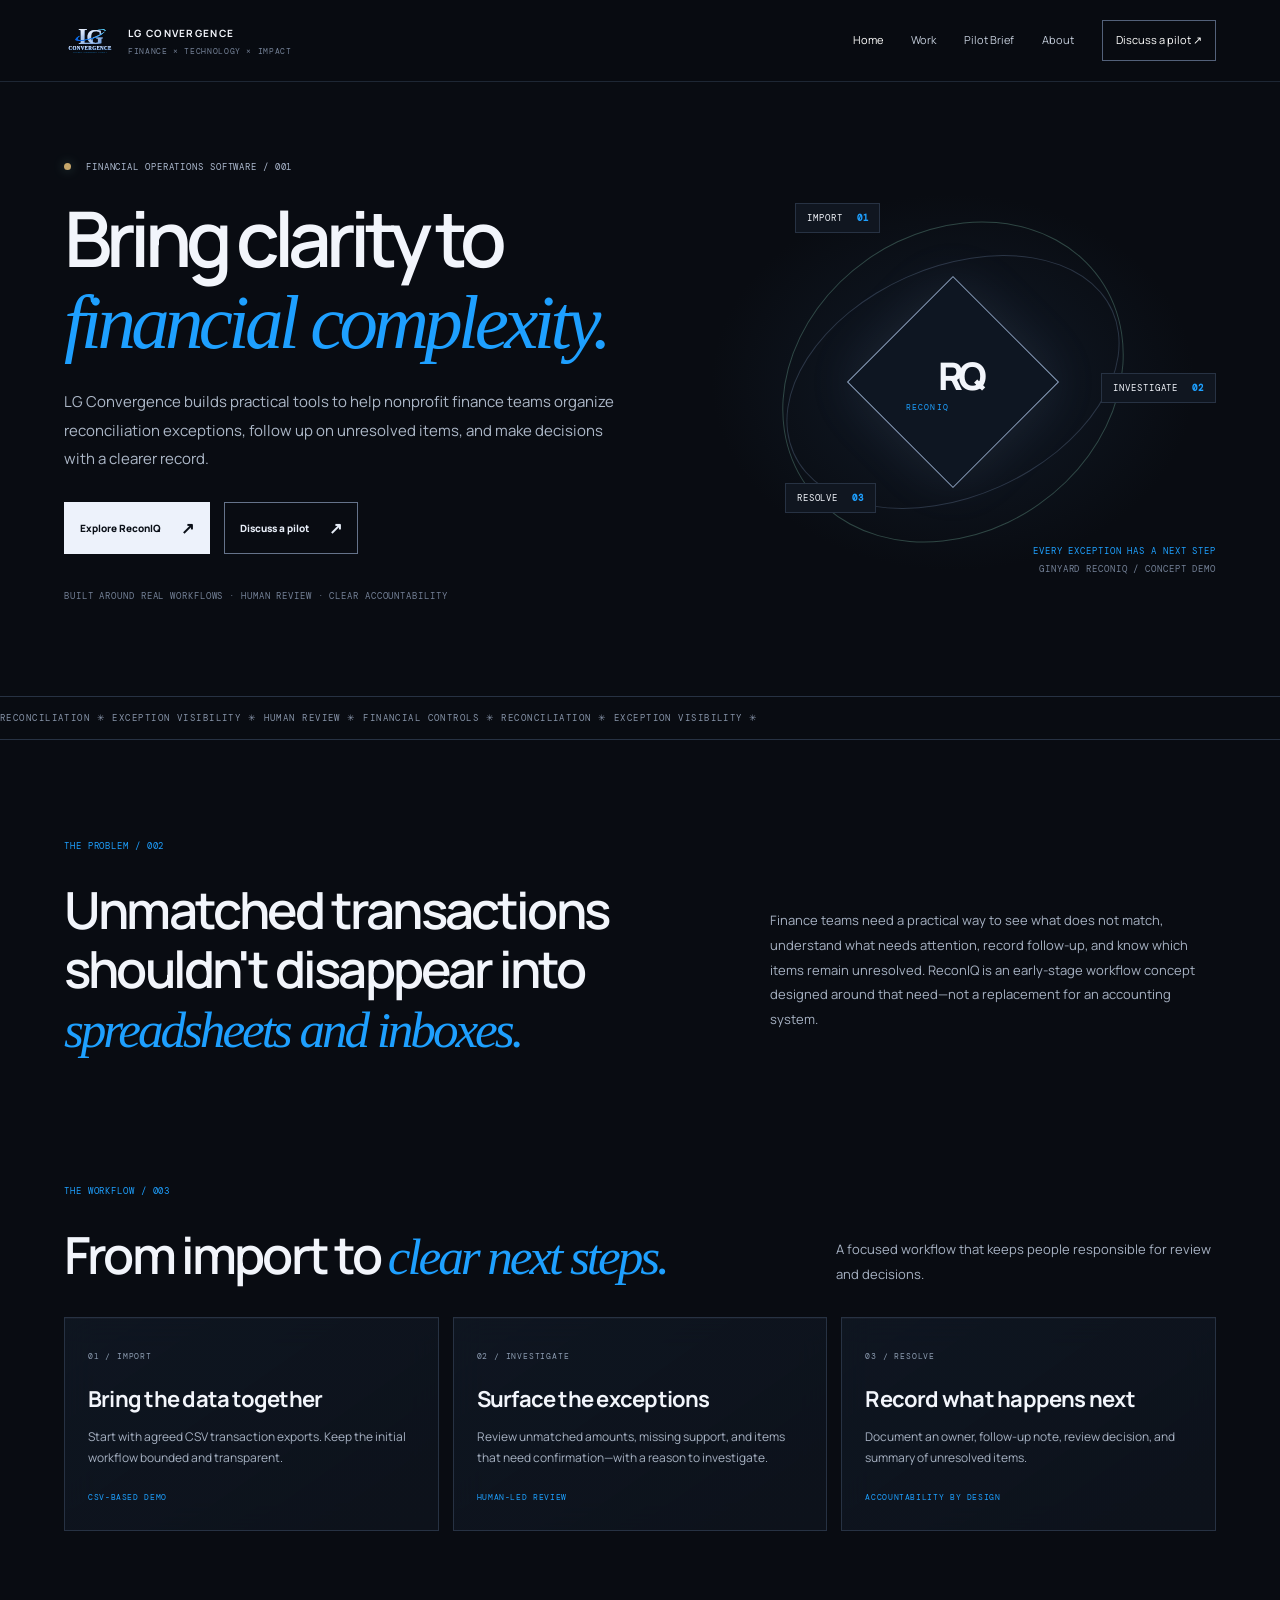
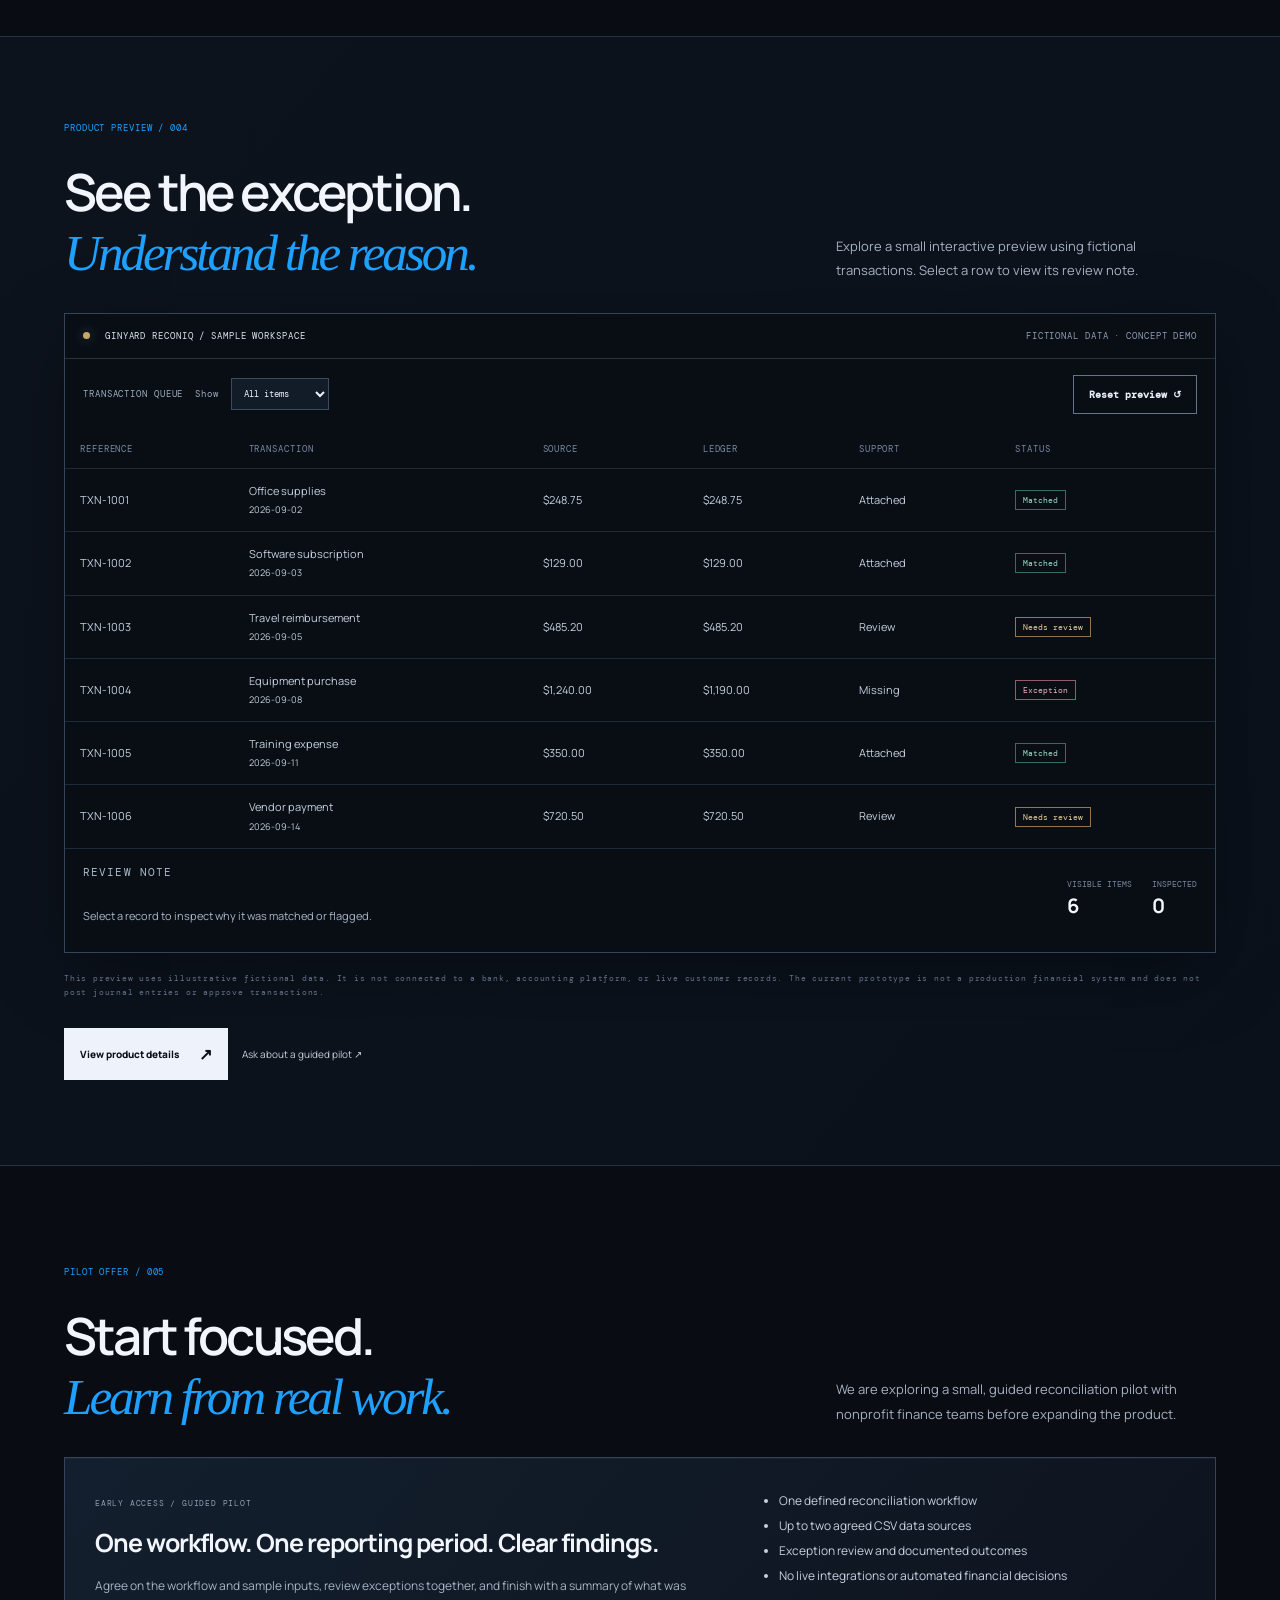
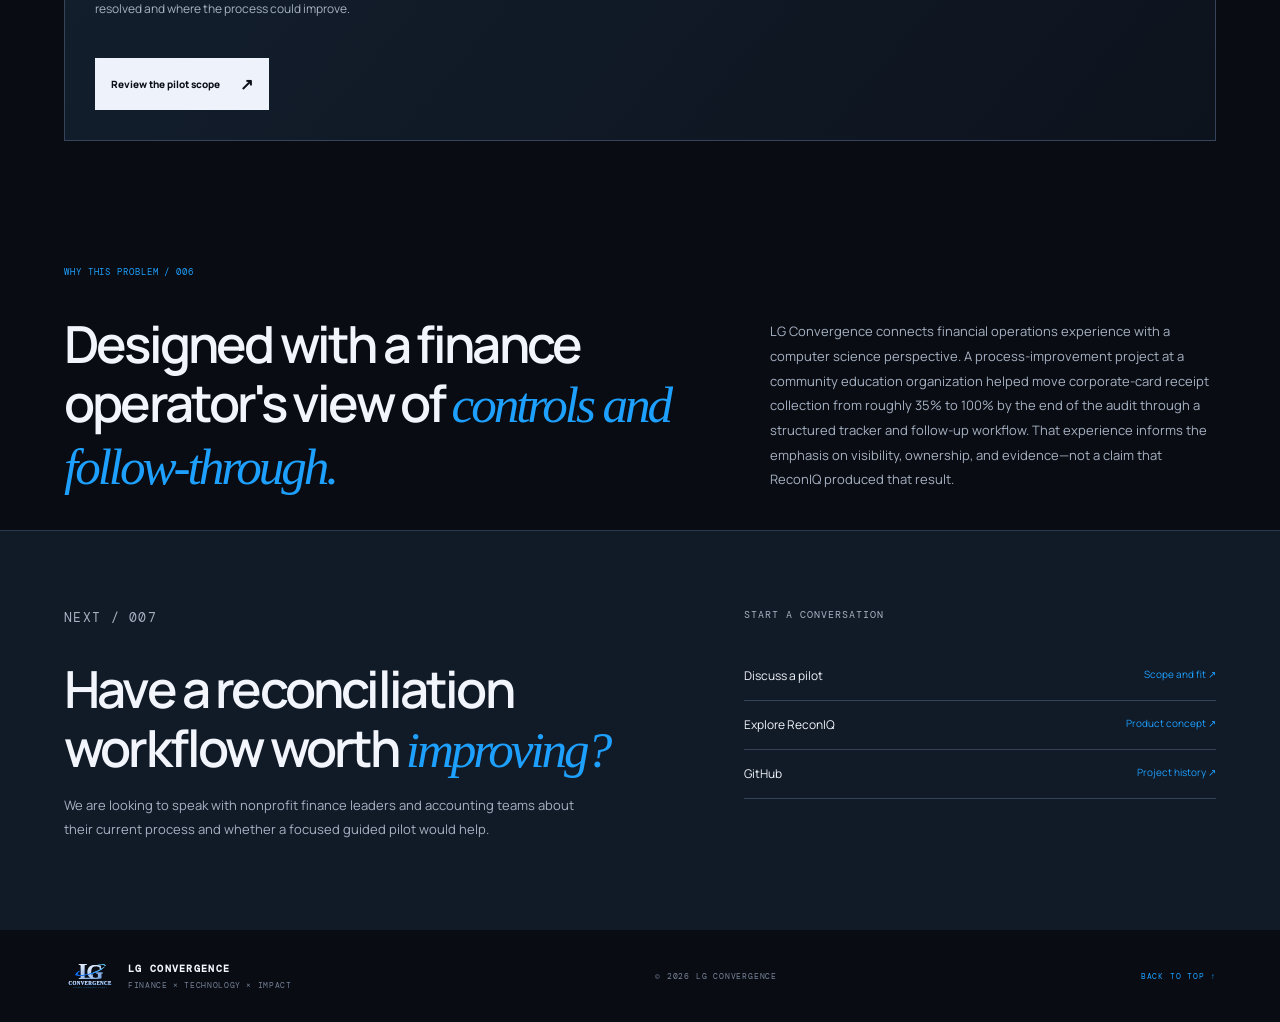
==== commit 446f0a84: "Point ReconIQ calls to action to the existing demo" ====
--- a/index.html
+++ b/index.html
@@ -17,7 +17,7 @@
 <div class="hero-copy"><p class="eyebrow"><span class="dot"></span> FINANCIAL OPERATIONS SOFTWARE / 001</p>
 <h1>Bring clarity to<br><em>financial complexity.</em></h1>
 <p class="hero-lede">LG Convergence builds practical tools to help nonprofit finance teams organize reconciliation exceptions, follow up on unresolved items, and make decisions with a clearer record.</p>
-<div class="hero-actions"><a class="button button-light" href="./work.html#reconiq">Explore ReconIQ <span>↗</span></a><a class="button button-outline" href="./contact.html">Discuss a pilot <span>↗</span></a></div>
+<div class="hero-actions"><a class="button button-light" href="./work.html#demo">Explore ReconIQ <span>↗</span></a><a class="button button-outline" href="./contact.html">Discuss a pilot <span>↗</span></a></div>
 <p class="hero-foot">BUILT AROUND REAL WORKFLOWS · HUMAN REVIEW · CLEAR ACCOUNTABILITY</p></div>
 <div class="hero-visual reconiq-visual" aria-label="Abstract financial operations workflow illustration"><div class="orbit orbit-one"></div><div class="orbit orbit-two"></div><div class="core"><span>RQ</span><small>RECONIQ</small></div><div class="orbit-label label-top">IMPORT <b>01</b></div><div class="orbit-label label-right">INVESTIGATE <b>02</b></div><div class="orbit-label label-bottom">RESOLVE <b>03</b></div><p class="visual-caption">EVERY EXCEPTION HAS A NEXT STEP<br><span>GINYARD RECONIQ / CONCEPT DEMO</span></p></div>
 </section>
--- a/style.css
+++ b/style.css
@@ -1,4 +1,2 @@
 @import url('https://fonts.googleapis.com/css2?family=DM+Mono:wght@400;500&family=Manrope:wght@400;500;600;700;800&display=swap');
-:root{color-scheme:dark;--bg:#090c12;--panel:#101620;--panel2:#151e2b;--ink:#f2f5fb;--muted:#a7b2c3;--dim:#748197;--line:#273243;--primary-accent:#1ea0ff;--secondary-accent:#c6a66a;--mono:'DM Mono',monospace;--sans:Manrope,Arial,sans-serif}*{box-sizing:border-box}html{scroll-behavior:smooth;scroll-padding-top:100px}body{margin:0;background:var(--bg);color:var(--ink);font-family:var(--sans);line-height:1.65}a{color:inherit;text-decoration:none}button,select{font:inherit}button,a,select{-webkit-tap-highlight-color:transparent}button:focus-visible,a:focus-visible,select:focus-visible{outline:2px solid var(--primary-accent);outline-offset:4px}.wrap{width:min(1200px,90%);margin-inline:auto}.skip-link{position:absolute;left:-999px;top:8px;background:white;color:black;padding:10px;z-index:100}.skip-link:focus{left:8px}.site-header{min-height:82px;padding:0 5%;display:flex;align-items:center;justify-content:space-between;gap:20px;position:sticky;top:0;z-index:30;border-bottom:1px solid #273243b8;background:#090c12ef;backdrop-filter:blur(18px)}.brand{display:flex;align-items:center;gap:12px}.brand-logo{width:52px;height:52px;object-fit:contain;display:block;flex:0 0 auto}.brand-mark{width:39px;height:39px;border:1px solid #60708a;display:grid;place-items:center;font-weight:800;font-size:13px;letter-spacing:-.09em}.brand strong{display:block;font-size:10px;letter-spacing:.13em}.brand small{display:block;margin-top:5px;color:var(--dim);font:8px var(--mono);letter-spacing:.08em}.nav{display:flex;align-items:center;gap:28px;font-size:11px;color:#c3ccda}.nav a:hover,.text-link:hover,.project-link:hover{color:#fff}.nav-cta{border:1px solid #53617a;padding:10px 13px;color:#fff}.menu-toggle{display:none;background:transparent;border:1px solid var(--line);color:white;padding:8px 11px;font-size:11px}.hero{min-height:620px;display:grid;grid-template-columns:1.05fr .95fr;align-items:center;padding:70px 0 85px;gap:45px}.eyebrow,.kicker,.project-meta,.article-category,.art-index,.art-kicker,.visual-caption,.hero-foot,.project-art small,.receipt span,.receipt small,.ledger-metrics small,.demo-top,.demo-toolbar,.table-wrap th,.fine-print,.contact-links .kicker,.contact-links>p{font:9px var(--mono);letter-spacing:.1em}.eyebrow{color:#aebbd0}.dot,.live-dot{display:inline-block;width:7px;height:7px;background:var(--secondary-accent);border-radius:50%;box-shadow:0 0 12px #93e0c355;margin-right:9px}.hero h1{font-size:clamp(44px,6vw,78px);letter-spacing:-.075em;line-height:1.05;font-weight:600;margin:25px 0}.hero h1 em,h2 em{font-family:Georgia,serif;font-weight:400;color:var(--primary-accent);letter-spacing:-.06em}.hero-lede{max-width:520px;color:#adb8c8;font-size:15px;line-height:1.9}.hero-actions{display:flex;align-items:center;gap:22px;flex-wrap:wrap;margin-top:28px}.button{display:inline-flex;align-items:center;justify-content:space-between;gap:20px;padding:12px 15px;font-size:10px;font-weight:800;border:1px solid transparent;cursor:pointer}.button span{font-size:16px}.button-light{background:#edf2fb;color:#0b1018}.button-light:hover{background:var(--primary-accent)}.button-outline{border-color:#65738a;color:#e7edf7;background:transparent}.button-outline:hover{background:#e7edf7;color:#101620}.text-link{font-size:10px;color:#c3ccda}.hero-foot{color:var(--dim);margin-top:36px}.hero-visual{height:410px;position:relative;display:grid;place-items:center;isolation:isolate;background:radial-gradient(ellipse at center,#18273a88,transparent 65%)}.orbit{position:absolute;border:1px solid #4a5a7380;border-radius:50%;transform:rotate(-24deg)}.orbit-one{width:350px;height:230px}.orbit-two{width:300px;height:360px;transform:rotate(55deg);border-color:#93e0c344}.core{width:150px;height:150px;border:1px solid #8ca0bd;display:flex;flex-direction:column;align-items:center;justify-content:center;gap:10px;transform:rotate(45deg);background:#0e1622;box-shadow:0 0 55px #8fa8d21c}.core span,.core small{transform:rotate(-45deg)}.core span{font-size:38px;font-weight:800;letter-spacing:-.12em}.core small{font:8px var(--mono);letter-spacing:.15em;color:var(--primary-accent)}.orbit-label{position:absolute;background:#101620;border:1px solid var(--line);padding:8px 11px;font:9px var(--mono);letter-spacing:.1em}.orbit-label b{color:var(--primary-accent);margin-left:8px}.label-top{top:26px;left:20%}.label-right{right:0;top:48%}.label-bottom{bottom:74px;left:18%}.visual-caption{position:absolute;bottom:0;right:0;color:var(--primary-accent);text-align:right;line-height:2}.visual-caption span{color:var(--dim)}.ticker{overflow:hidden;border-block:1px solid var(--line);white-space:nowrap;color:#8794a9;font:9px var(--mono);letter-spacing:.16em;padding:15px 0}.ticker div{min-width:max-content;animation:ticker 38s linear infinite}@keyframes ticker{to{transform:translateX(-30%)}}.section{padding-top:100px;padding-bottom:25px}.kicker{color:var(--primary-accent);margin:0 0 28px}.thesis-grid{display:grid;grid-template-columns:1fr .7fr;gap:70px;align-items:center}.thesis-grid h2,.section-heading h2,.about-grid h2,.principle-grid h2,.contact-grid h2{font-size:clamp(32px,4vw,52px);line-height:1.15;letter-spacing:-.055em;font-weight:600;margin:0}.thesis-grid p,.section-heading>p,.project-body>p,.about-grid p,.principle-grid p,.contact-grid p{color:var(--muted);font-size:13px;line-height:1.9}.section-heading{display:flex;align-items:end;justify-content:space-between;gap:35px;margin-bottom:30px}.section-heading>p{max-width:380px;margin:0}.filters{display:flex;gap:8px;flex-wrap:wrap;margin:25px 0}.filter{background:transparent;border:1px solid var(--line);color:var(--muted);padding:8px 12px;font-size:10px;cursor:pointer}.filter.active,.filter:hover{border-color:#8192ad;background:#172130;color:white}.project-grid{display:grid;grid-template-columns:repeat(2,minmax(0,1fr));gap:18px}.project-card{border:1px solid var(--line);background:#0d121b;min-width:0;transition:border-color .2s,transform .2s}.project-card:hover{border-color:#596b86;transform:translateY(-2px)}.project-card[hidden]{display:none}.project-art{height:220px;position:relative;overflow:hidden;padding:20px;background:#111a27;border-bottom:1px solid var(--line)}.art-kicker,.art-index{position:absolute;color:#8d9bb1;z-index:2}.art-kicker{top:17px;left:18px}.art-index{bottom:17px;left:18px}.receipt-art{background:linear-gradient(135deg,#162433,#0e141d)}.receipt{position:absolute;left:50%;top:52%;transform:translate(-50%,-50%);width:68%;padding:18px;background:#0b1119;border:1px solid #35465d;box-shadow:14px 14px 0 #101d2a}.receipt span{display:block;color:#93a2b8}.receipt strong{font-size:54px;letter-spacing:-.07em;display:block;line-height:1.3}.receipt-line{height:4px;background:#243246;margin:10px 0}.receipt-line i{display:block;height:100%;width:100%;background:var(--secondary-accent)}.receipt small{color:var(--dim)}.ledger-art{background:radial-gradient(circle at 70% 30%,#25413e,#111a27 60%)}.ledger-metrics{display:flex;gap:24px;position:absolute;top:75px;left:22px}.ledger-metrics div{display:grid}.ledger-metrics small{color:#9aabbd}.ledger-metrics strong{font-size:29px;letter-spacing:-.06em}.ledger-bars{position:absolute;bottom:48px;right:22px;left:22px;display:flex;align-items:end;gap:9px;height:50px}.ledger-bars i{flex:1;background:#7fcab0;height:60%;opacity:.75}.ledger-bars i:nth-child(2){height:90%}.ledger-bars i:nth-child(3){height:42%}.ledger-bars i:nth-child(4){height:70%}.ledger-bars i:nth-child(5){height:32%;background:#d5a86c}.ai-art{background:radial-gradient(ellipse at center,#163544,#0c121d 70%)}.ai-diagram{display:flex;align-items:center;justify-content:center;gap:8px;position:absolute;inset:0;font:9px var(--mono);color:#c8d8e8}.ai-diagram span{border:1px solid #56748c;padding:10px 12px;background:#101b28}.ai-diagram b{color:var(--secondary-accent)}.ai-glow{position:absolute;width:150px;height:150px;right:-40px;top:-60px;background:#60d8c022;filter:blur(22px);border-radius:50%}.commerce-art{background:linear-gradient(135deg,#332b3b,#10151f)}.commerce-window{position:absolute;top:58px;left:18%;width:64%;height:130px;border:1px solid #596175;background:#0e131d;padding:12px;display:flex;gap:8px;align-items:start}.commerce-window>span{width:5px;height:5px;border-radius:50%;background:#a4b6d0}.commerce-product{position:absolute;top:38px;left:14px;width:45%;height:78px;background:linear-gradient(135deg,#7b647f,#272638)}.commerce-product.short{left:56%;background:linear-gradient(135deg,#c9b2a1,#49414b)}.inventory-art{background:linear-gradient(135deg,#192b2c,#0f1721)}.inventory-stack{position:absolute;left:50%;top:52%;transform:translate(-50%,-50%);display:flex;gap:8px;align-items:end}.inventory-stack i{display:block;width:38px;height:82px;border:1px solid #6aa69c;background:linear-gradient(#234c49,#132624);transform:skewY(-14deg)}.inventory-stack i:nth-child(2){height:110px}.inventory-stack i:nth-child(3){height:65px}.inventory-stack i:nth-child(4){height:92px}.security-art{background:radial-gradient(circle at center,#26364a,#101620 65%)}.shield{position:absolute;left:50%;top:50%;transform:translate(-50%,-50%);width:90px;height:100px;display:grid;place-items:center;clip-path:polygon(50% 0,92% 15%,85% 70%,50% 100%,15% 70%,8% 15%);border:0;background:#7e9ebd;color:#0b1119;font-size:36px}.project-body{padding:24px}.project-meta{color:#8493a9;margin:0 0 12px!important;font-size:8px!important}.project-body h3,.article-card h3{font-size:22px;line-height:1.3;letter-spacing:-.035em;margin:0 0 10px}.project-body>p{margin:0 0 15px;font-size:12px}.tags{display:flex;gap:6px;flex-wrap:wrap;margin:18px 0}.tags span{border:1px solid #2b394c;color:#aab7ca;padding:5px 8px;font:8px var(--mono)}.project-body .outcome{border-left:2px solid #526680;padding-left:12px;font-size:11px;color:#c5cedb}.project-link{display:inline-block;margin:9px 16px 0 0;color:var(--primary-accent);font-size:10px}.integrity-note{border-top:1px solid var(--line);padding-top:18px;color:var(--dim);font-size:10px;line-height:1.8;margin-top:25px}.demo-section{margin-top:80px;padding:85px 0;background:#0d131d;border-block:1px solid var(--line)}.demo-shell{border:1px solid #34445a;background:#090e15}.demo-top{display:flex;justify-content:space-between;gap:12px;flex-wrap:wrap;padding:16px 18px;border-bottom:1px solid var(--line);color:#8f9db2}.demo-top>div{color:#dce5f2}.demo-toolbar{display:flex;align-items:center;gap:12px;padding:16px 18px;color:#9eacc0}.demo-toolbar select{background:#121b28;border:1px solid #3a4b61;color:#eef3fa;padding:8px;max-width:180px}.demo-toolbar .button{margin-left:auto}.table-wrap{overflow-x:auto}table{border-collapse:collapse;width:100%;min-width:760px;text-align:left}th,td{padding:13px 15px;border-bottom:1px solid #1f2a39}th{color:#7889a1;font-size:8px}td{font-size:11px;color:#c6d0df}tbody tr{cursor:pointer}tbody tr:hover,tbody tr.selected{background:#151f2d}tbody tr:focus{outline:1px solid var(--primary-accent);outline-offset:-2px}.status{display:inline-block;padding:4px 7px;font:8px var(--mono);border:1px solid #46576d;color:#cbd8e8;white-space:nowrap}.status.matched{border-color:#356e60;color:#9ce2cb}.status.review{border-color:#92774c;color:#f0d2a1}.status.exception{border-color:#925d66;color:#f2b3bb}.demo-bottom{display:flex;align-items:center;justify-content:space-between;gap:18px;padding:16px 18px}.demo-bottom p{font-size:11px;color:#aab7c8;max-width:650px}.demo-count{display:flex;gap:20px}.demo-count span{display:grid}.demo-count small{font:8px var(--mono);color:#7889a1}.demo-count strong{font-size:20px}.fine-print{color:#65738a;font-size:8px;line-height:1.8;margin-top:18px}.article-grid{display:grid;grid-template-columns:repeat(3,minmax(0,1fr));gap:14px}.article-card{border:1px solid var(--line);padding:23px;background:#0d121b}.article-category{color:#8e9db2;font-size:8px;line-height:1.8}.article-card h3{margin-top:22px}.article-card p:not(.article-category){font-size:12px;color:var(--muted);line-height:1.8}.article-status{font:8px var(--mono);color:var(--primary-accent);letter-spacing:.08em}.about-section{margin-top:80px;padding:85px 0;background:#0d131d;border-block:1px solid var(--line)}.about-grid{display:grid;grid-template-columns:.8fr 1.2fr;gap:90px}.about-lede{font-size:18px!important;color:#e1e8f3!important;margin-top:0}.skill-grid{display:grid;grid-template-columns:repeat(2,minmax(0,1fr));gap:12px;margin-top:28px}.skill-grid div{border:1px solid var(--line);padding:14px}.skill-grid small{display:block;font:8px var(--mono);color:var(--primary-accent);margin-bottom:8px}.skill-grid strong{font-size:11px;font-weight:600}.principle-grid{display:grid;grid-template-columns:1.2fr repeat(3,1fr);gap:24px;padding-bottom:95px}.principle-grid>div{border-top:1px solid var(--line);padding-top:18px}.principle-grid>div>b{font:10px var(--mono);color:var(--primary-accent)}.principle-grid h3{font-size:14px;line-height:1.5}.principle-grid p{font-size:11px}.contact-section{background:#111a27;border-top:1px solid #2c3a4e;padding:75px 0}.contact-grid{display:grid;grid-template-columns:1fr .8fr;gap:90px}.contact-grid>div:first-child>p:last-child{max-width:440px}.contact-links>p{font-size:10px;line-height:1.8}.contact-links>a{display:flex;justify-content:space-between;gap:18px;padding:14px 0;border-bottom:1px solid #354357;font-size:12px}.contact-links>a span{font-size:10px;color:var(--primary-accent)}.footer{min-height:88px;display:flex;align-items:center;justify-content:space-between;gap:20px;padding:20px 5%;color:#78869b;font:8px var(--mono);letter-spacing:.1em}.footer .brand{color:var(--ink)}.footer>a:last-child{color:var(--primary-accent)}@media(max-width:850px){.nav{gap:14px}.hero{gap:15px}.hero-visual{transform:scale(.9)}.thesis-grid,.about-grid,.contact-grid{gap:35px}.principle-grid{grid-template-columns:repeat(2,1fr)}.principle-grid h2{grid-column:1/-1}}@media(max-width:680px){.site-header{min-height:72px}.menu-toggle{display:block}.nav{display:none;position:absolute;top:71px;left:0;right:0;padding:18px 5%;background:#0d131d;border-bottom:1px solid var(--line);flex-direction:column;align-items:stretch;gap:0}.nav.open{display:flex}.nav a{padding:12px 0}.nav .nav-cta{padding:12px;margin-top:8px}.hero{grid-template-columns:1fr;padding:60px 0 50px;gap:0}.hero h1{font-size:clamp(43px,11vw,68px)}.hero-visual{height:340px;transform:none}.orbit-one{width:290px;height:190px}.orbit-two{width:240px;height:310px}.core{width:120px;height:120px}.label-right{right:0}.label-top{left:4%}.label-bottom{left:5%;bottom:50px}.section{padding-top:70px}.thesis-grid,.about-grid,.contact-grid{grid-template-columns:1fr;gap:22px}.section-heading{display:block}.section-heading>p{margin-top:16px}.project-grid,.article-grid{grid-template-columns:1fr}.project-art{height:205px}.demo-section{margin-top:55px;padding:65px 0}.demo-toolbar{flex-wrap:wrap}.demo-toolbar .button{margin-left:0}.demo-bottom{align-items:flex-start;flex-direction:column}.about-section{margin-top:50px;padding:65px 0}.skill-grid{grid-template-columns:1fr 1fr}.principle-grid{grid-template-columns:1fr;gap:18px;padding-bottom:65px}.principle-grid h2{grid-column:auto}.contact-section{padding:65px 0}.footer{flex-wrap:wrap}.footer .brand{width:100%}}@media(prefers-reduced-motion:reduce){*,*::before,*::after{scroll-behavior:auto!important;animation-duration:.01ms!important;animation-iteration-count:1!important;transition-duration:.01ms!important}}
-/* Multi-page navigation and page introductions */
-.nav a.current-page{color:#fff;position:relative}.nav a.current-page::after{content:"";position:absolute;left:0;right:0;bottom:-8px;height:2px;background:var(--secondary-accent)}.page-hero{min-height:580px}.page-intro{padding-top:90px;padding-bottom:25px;min-height:300px}.page-intro h1{font-size:clamp(44px,7vw,78px);line-height:1.08;letter-spacing:-.07em;font-weight:600;margin:18px 0}.page-intro h1 em{font-family:Georgia,serif;font-weight:400;color:var(--primary-accent);letter-spacing:-.06em}.page-intro>p:last-child{max-width:700px;color:var(--muted);font-size:15px;line-height:1.9}.page-tile{display:block;transition:border-color .2s,transform .2s}.page-tile:hover{border-color:#687c98;transform:translateY(-3px)}.page-tile h3{color:var(--ink)}.page-tile .article-status{display:inline-block;margin-top:8px}@media(max-width:680px){.nav a.current-page::after{display:none}.page-intro{padding-top:60px;min-height:260px}.page-intro h1{font-size:clamp(42px,11vw,64px)}}
+:root{color-scheme:dark;--bg:#090c12;--panel:#101620;--panel2:#151e2b;--ink:#f2f5fb;--muted:#a7b2c3;--dim:#748197;--line:#273243;--primary-accent:#1ea0ff;--secondary-accent:#c6a66a;--mono:'DM Mono',monospace;--sans:Manrope,Arial,sans-serif}*{box-sizing:border-box}html{scroll-behavior:smooth;scroll-padding-top:100px}body{margin:0;background:var(--bg);color:var(--ink);font-family:var(--sans);line-height:1.65}a{color:inherit;text-decoration:none}button,select{font:inherit}button,a,select{-webkit-tap-highlight-color:transparent}button:focus-visible,a:focus-visible,select:focus-visible{outline:2px solid var(--primary-accent);outline-offset:4px}.wrap{width:min(1200px,90%);margin-inline:auto}.skip-link{position:absolute;left:-999px;top:8px;background:white;color:black;padding:10px;z-index:100}.skip-link:focus{left:8px}.site-header{min-height:82px;padding:0 5%;display:flex;align-items:center;justify-content:space-between;gap:20px;position:sticky;top:0;z-index:30;border-bottom:1px solid #273243b8;background:#090c12ef;backdrop-filter:blur(18px)}.brand{display:flex;align-items:center;gap:12px}.brand-logo{width:52px;height:52px;object-fit:contain;display:block;flex:0 0 auto}.brand strong{display:block;font-size:10px;letter-spacing:.13em}.brand small{display:block;margin-top:5px;color:var(--dim);font:8px var(--mono);letter-spacing:.08em}.nav{display:flex;align-items:center;gap:28px;font-size:11px;color:#c3ccda}.nav a:hover,.text-link:hover{color:#fff}.nav-cta{border:1px solid #53617a;padding:10px 13px;color:#fff}.menu-toggle{display:none;background:transparent;border:1px solid var(--line);color:white;padding:8px 11px;font-size:11px}.hero{min-height:620px;display:grid;grid-template-columns:1.05fr .95fr;align-items:center;padding:70px 0 85px;gap:45px}.eyebrow,.kicker,.article-category,.visual-caption,.hero-foot,.demo-top,.demo-toolbar,.table-wrap th,.fine-print,.contact-links>p{font:9px var(--mono);letter-spacing:.1em}.eyebrow{color:#aebbd0}.dot,.live-dot{display:inline-block;width:7px;height:7px;background:var(--secondary-accent);border-radius:50%;box-shadow:0 0 12px #93e0c355;margin-right:9px}.hero h1{font-size:clamp(44px,6vw,78px);letter-spacing:-.075em;line-height:1.05;font-weight:600;margin:25px 0}.hero h1 em,h2 em{font-family:Georgia,serif;font-weight:400;color:var(--primary-accent);letter-spacing:-.06em}.hero-lede{max-width:560px;color:#adb8c8;font-size:15px;line-height:1.9}.hero-actions{display:flex;align-items:center;gap:14px;flex-wrap:wrap;margin-top:28px}.button{display:inline-flex;align-items:center;justify-content:space-between;gap:20px;padding:12px 15px;font-size:10px;font-weight:800;border:1px solid transparent;cursor:pointer}.button span{font-size:16px}.button-light{background:#edf2fb;color:#0b1018}.button-light:hover{background:var(--primary-accent)}.button-outline{border-color:#65738a;color:#e7edf7;background:transparent}.button-outline:hover{background:#e7edf7;color:#101620}.text-link{font-size:10px;color:#c3ccda}.hero-foot{color:var(--dim);margin-top:36px}.hero-visual{height:410px;position:relative;display:grid;place-items:center;isolation:isolate;background:radial-gradient(ellipse at center,#18273a88,transparent 65%)}.orbit{position:absolute;border:1px solid #4a5a7380;border-radius:50%;transform:rotate(-24deg)}.orbit-one{width:350px;height:230px}.orbit-two{width:300px;height:360px;transform:rotate(55deg);border-color:#93e0c344}.core{width:150px;height:150px;border:1px solid #8ca0bd;display:flex;flex-direction:column;align-items:center;justify-content:center;gap:10px;transform:rotate(45deg);background:#0e1622;box-shadow:0 0 55px #8fa8d21c}.core span,.core small{transform:rotate(-45deg)}.core span{font-size:38px;font-weight:800;letter-spacing:-.12em}.core small{font:8px var(--mono);letter-spacing:.15em;color:var(--primary-accent)}.orbit-label{position:absolute;background:#101620;border:1px solid var(--line);padding:8px 11px;font:9px var(--mono);letter-spacing:.1em}.orbit-label b{color:var(--primary-accent);margin-left:8px}.label-top{top:26px;left:20%}.label-right{right:0;top:48%}.label-bottom{bottom:74px;left:18%}.visual-caption{position:absolute;bottom:0;right:0;color:var(--primary-accent);text-align:right;line-height:2}.visual-caption span{color:var(--dim)}.ticker{overflow:hidden;border-block:1px solid var(--line);white-space:nowrap;color:#8794a9;font:9px var(--mono);letter-spacing:.16em;padding:15px 0}.ticker div{min-width:max-content;animation:ticker 38s linear infinite}@keyframes ticker{to{transform:translateX(-30%)}}.section{padding-top:100px;padding-bottom:25px}.kicker{color:var(--primary-accent);margin:0 0 28px}.thesis-grid{display:grid;grid-template-columns:1fr .7fr;gap:70px;align-items:center}.thesis-grid h2,.section-heading h2,.contact-grid h2{font-size:clamp(32px,4vw,52px);line-height:1.15;letter-spacing:-.055em;font-weight:600;margin:0}.thesis-grid p,.section-heading>p,.contact-grid p{color:var(--muted);font-size:13px;line-height:1.9}.section-heading{display:flex;align-items:end;justify-content:space-between;gap:35px;margin-bottom:30px}.section-heading>p{max-width:380px;margin:0}.article-grid{display:grid;grid-template-columns:repeat(3,minmax(0,1fr));gap:14px}.article-card{border:1px solid var(--line);padding:23px;background:linear-gradient(145deg,#111a27b8,#0d121b);backdrop-filter:blur(16px);box-shadow:inset 0 1px #ffffff08}.article-category{color:#8e9db2;font-size:8px;line-height:1.8}.article-card h3{font-size:22px;line-height:1.3;letter-spacing:-.035em;margin:22px 0 10px}.article-card p:not(.article-category){font-size:12px;color:var(--muted);line-height:1.8}.article-status{font:8px var(--mono);color:var(--primary-accent);letter-spacing:.08em}.demo-section{margin-top:80px;padding:85px 0;background:linear-gradient(130deg,#0d131d,#0a111b);border-block:1px solid var(--line)}.demo-shell{border:1px solid #34445a;background:#090e15;box-shadow:0 20px 70px #0005}.demo-top{display:flex;justify-content:space-between;gap:12px;flex-wrap:wrap;padding:16px 18px;border-bottom:1px solid var(--line);color:#8f9db2}.demo-top>div{color:#dce5f2}.demo-toolbar{display:flex;align-items:center;gap:12px;padding:16px 18px;color:#9eacc0}.demo-toolbar select{background:#121b28;border:1px solid #3a4b61;color:#eef3fa;padding:8px;max-width:180px}.demo-toolbar .button{margin-left:auto}.table-wrap{overflow-x:auto}table{border-collapse:collapse;width:100%;min-width:760px;text-align:left}th,td{padding:13px 15px;border-bottom:1px solid #1f2a39}th{color:#7889a1;font-size:8px}td{font-size:11px;color:#c6d0df}tbody tr{cursor:pointer}tbody tr:hover,tbody tr.selected{background:#151f2d}tbody tr:focus{outline:1px solid var(--primary-accent);outline-offset:-2px}.status{display:inline-block;padding:4px 7px;font:8px var(--mono);border:1px solid #46576d;color:#cbd8e8;white-space:nowrap}.status.matched{border-color:#356e60;color:#9ce2cb}.status.review{border-color:#92774c;color:#f0d2a1}.status.exception{border-color:#925d66;color:#f2b3bb}.demo-bottom{display:flex;align-items:center;justify-content:space-between;gap:18px;padding:16px 18px}.demo-bottom p{font-size:11px;color:#aab7c8;max-width:650px}.demo-count{display:flex;gap:20px}.demo-count span{display:grid}.demo-count small{font:8px var(--mono);color:#7889a1}.demo-count strong{font-size:20px}.fine-print{color:#65738a;font-size:8px;line-height:1.8;margin-top:18px}.contact-section{background:#111a27;border-top:1px solid #2c3a4e;padding:75px 0}.contact-grid{display:grid;grid-template-columns:1fr .8fr;gap:90px}.contact-grid>div:first-child>p:last-child{max-width:520px}.contact-links>p{font-size:10px;line-height:1.8}.contact-links>a{display:flex;justify-content:space-between;gap:18px;padding:14px 0;border-bottom:1px solid #354357;font-size:12px}.contact-links>a span{font-size:10px;color:var(--primary-accent)}.footer{min-height:88px;display:flex;align-items:center;justify-content:space-between;gap:20px;padding:20px 5%;color:#78869b;font:8px var(--mono);letter-spacing:.1em}.footer .brand{color:var(--ink)}.footer>a:last-child{color:var(--primary-accent)}.nav a.current-page{color:#fff}.pilot-panel{display:grid;grid-template-columns:1.2fr .8fr;gap:25px;padding:30px;border:1px solid #35445a;background:linear-gradient(130deg,#131f2e,#0d131d);box-shadow:inset 0 1px #ffffff0a}.pilot-panel h3{font-size:25px;letter-spacing:-.04em;margin:12px 0}.pilot-panel p:not(.article-category){font-size:12px;color:var(--muted);line-height:1.9}.pilot-panel ul{margin:0;padding-left:20px;color:#c6d0df;font-size:12px;line-height:2.1}.pilot-panel .button{justify-self:start;align-self:start}.page-hero{min-height:580px}.page-intro{padding-top:90px;padding-bottom:25px;min-height:300px}.page-intro h1{font-size:clamp(44px,7vw,78px);line-height:1.08;letter-spacing:-.07em;font-weight:600;margin:18px 0}.page-intro h1 em{font-family:Georgia,serif;font-weight:400;color:var(--primary-accent);letter-spacing:-.06em}.page-intro>p:last-child{max-width:700px;color:var(--muted);font-size:15px;line-height:1.9}@media(max-width:850px){.hero{gap:15px}.hero-visual{transform:scale(.9)}.thesis-grid,.contact-grid{gap:35px}.pilot-panel{grid-template-columns:1fr 1fr}}@media(max-width:680px){.site-header{min-height:72px}.menu-toggle{display:block}.nav{display:none;position:absolute;top:71px;left:0;right:0;padding:18px 5%;background:#0d131d;border-bottom:1px solid var(--line);flex-direction:column;align-items:stretch;gap:0}.nav.open{display:flex}.nav a{padding:12px 0}.nav .nav-cta{padding:12px;margin-top:8px}.hero{grid-template-columns:1fr;padding:60px 0 50px;gap:0}.hero h1{font-size:clamp(43px,11vw,68px)}.hero-visual{height:340px;transform:none}.orbit-one{width:290px;height:190px}.orbit-two{width:240px;height:310px}.core{width:120px;height:120px}.label-top{left:4%}.label-bottom{left:5%;bottom:50px}.section{padding-top:70px}.thesis-grid,.contact-grid{grid-template-columns:1fr;gap:22px}.section-heading{display:block}.section-heading>p{margin-top:16px}.article-grid{grid-template-columns:1fr}.demo-section{margin-top:55px;padding:65px 0}.demo-toolbar{flex-wrap:wrap}.demo-toolbar .button{margin-left:0}.demo-bottom{align-items:flex-start;flex-direction:column}.contact-section{padding:65px 0}.footer{flex-wrap:wrap}.footer .brand{width:100%}.pilot-panel{grid-template-columns:1fr;padding:22px}.page-intro{padding-top:60px;min-height:260px}.page-intro h1{font-size:clamp(42px,11vw,64px)}}@media(prefers-reduced-motion:reduce){*,*::before,*::after{scroll-behavior:auto!important;animation-duration:.01ms!important;animation-iteration-count:1!important;transition-duration:.01ms!important}}
